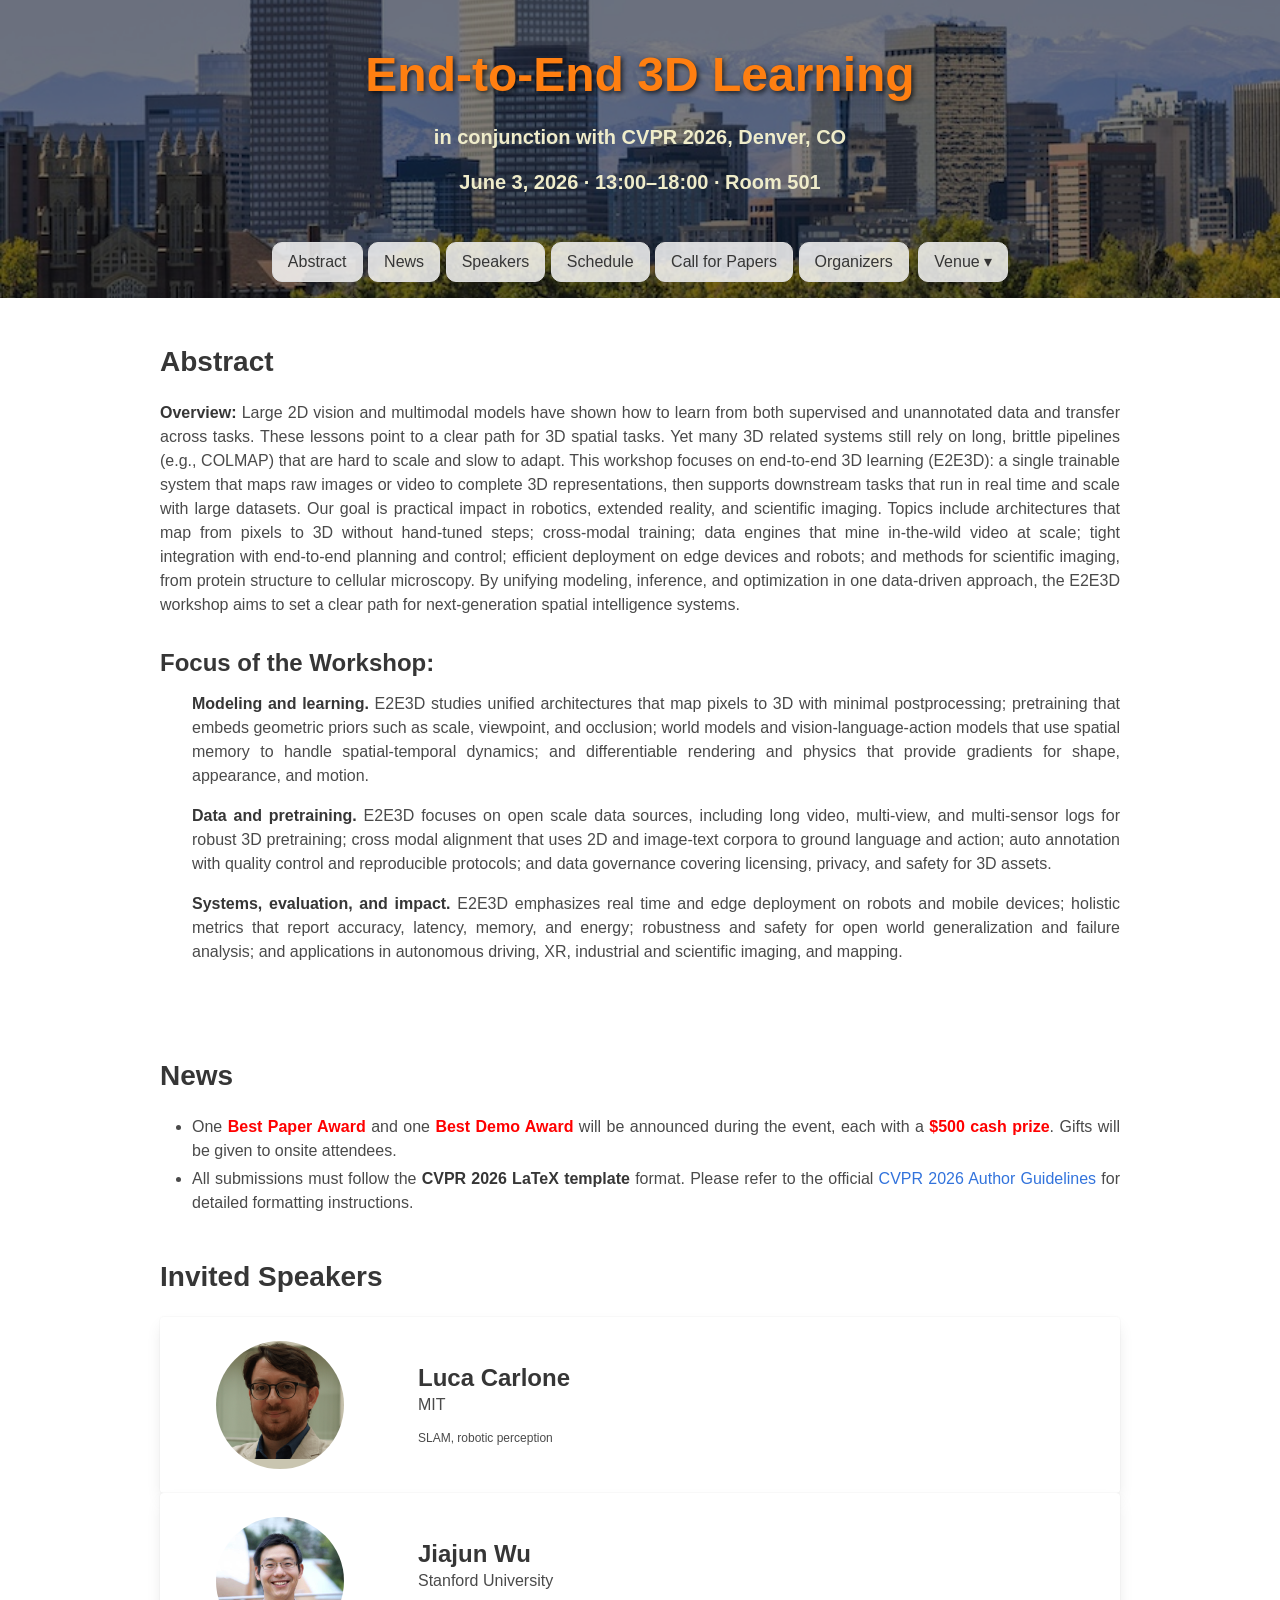
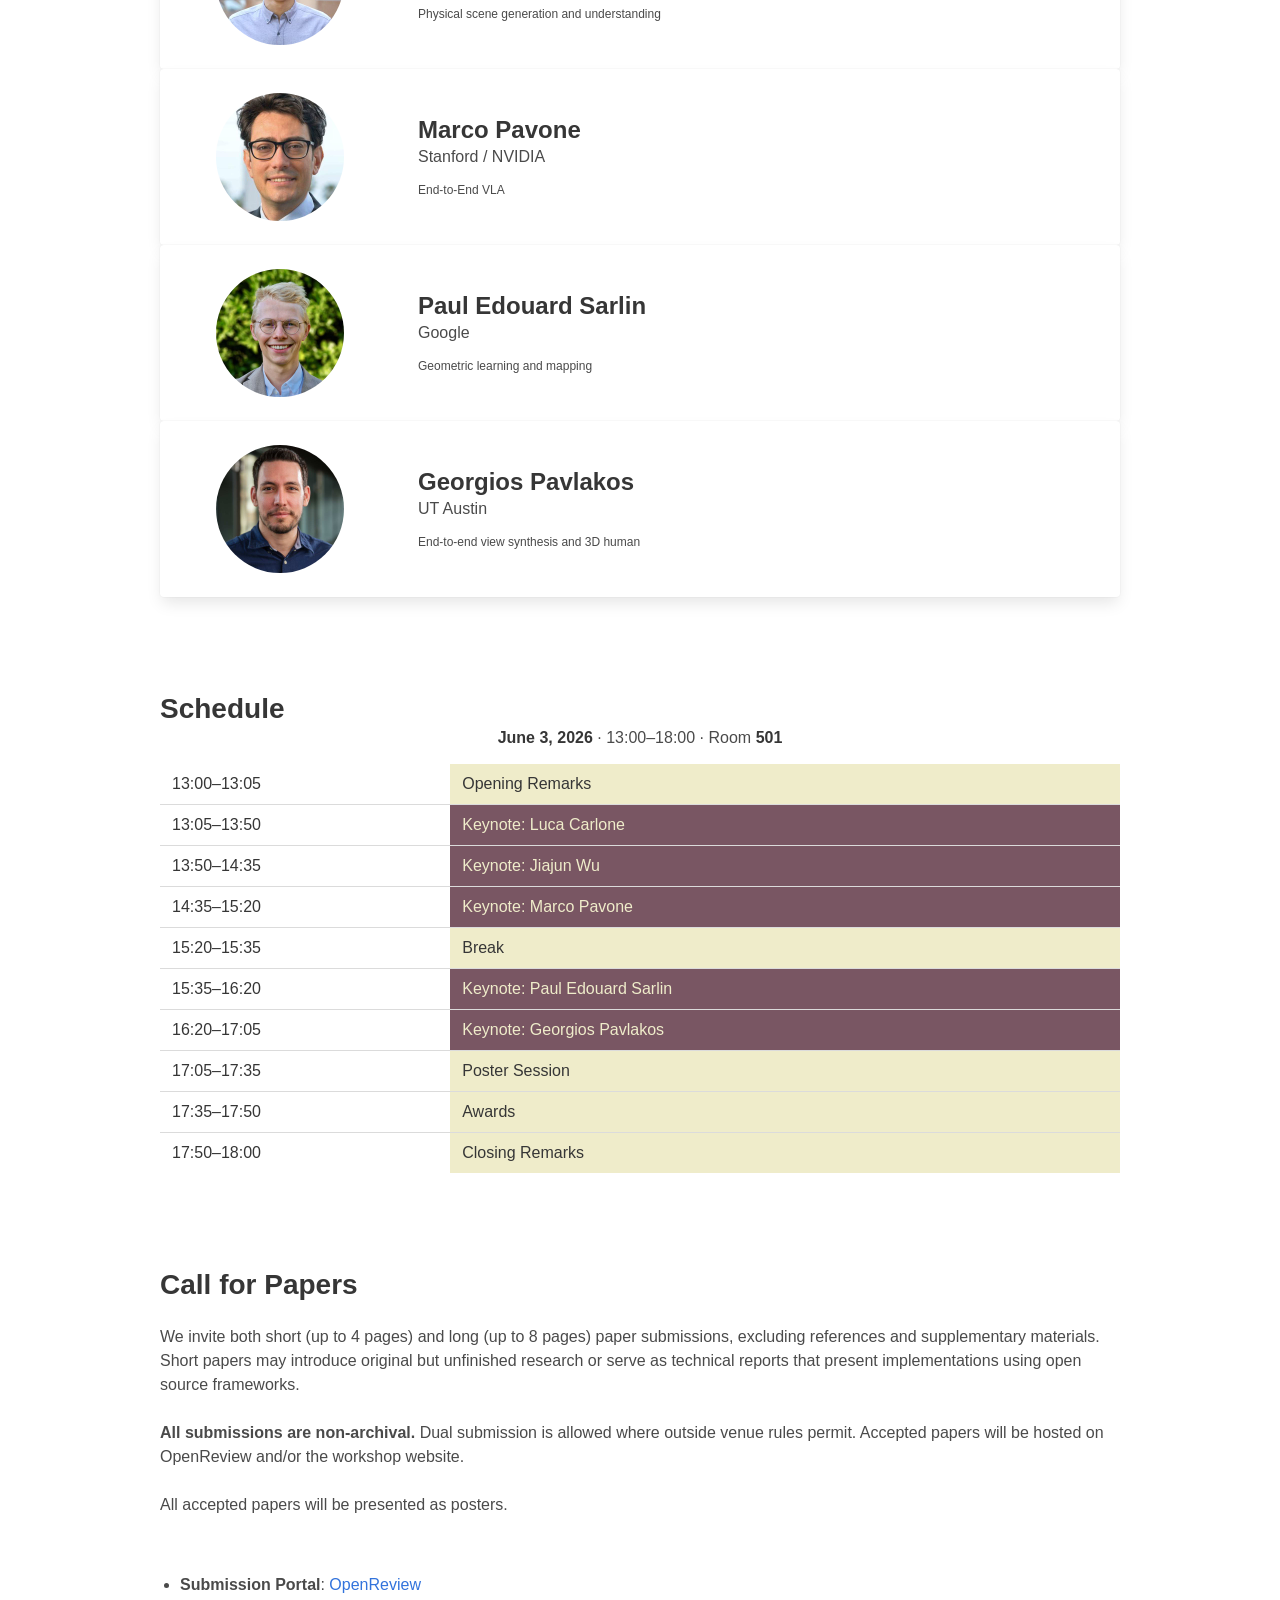
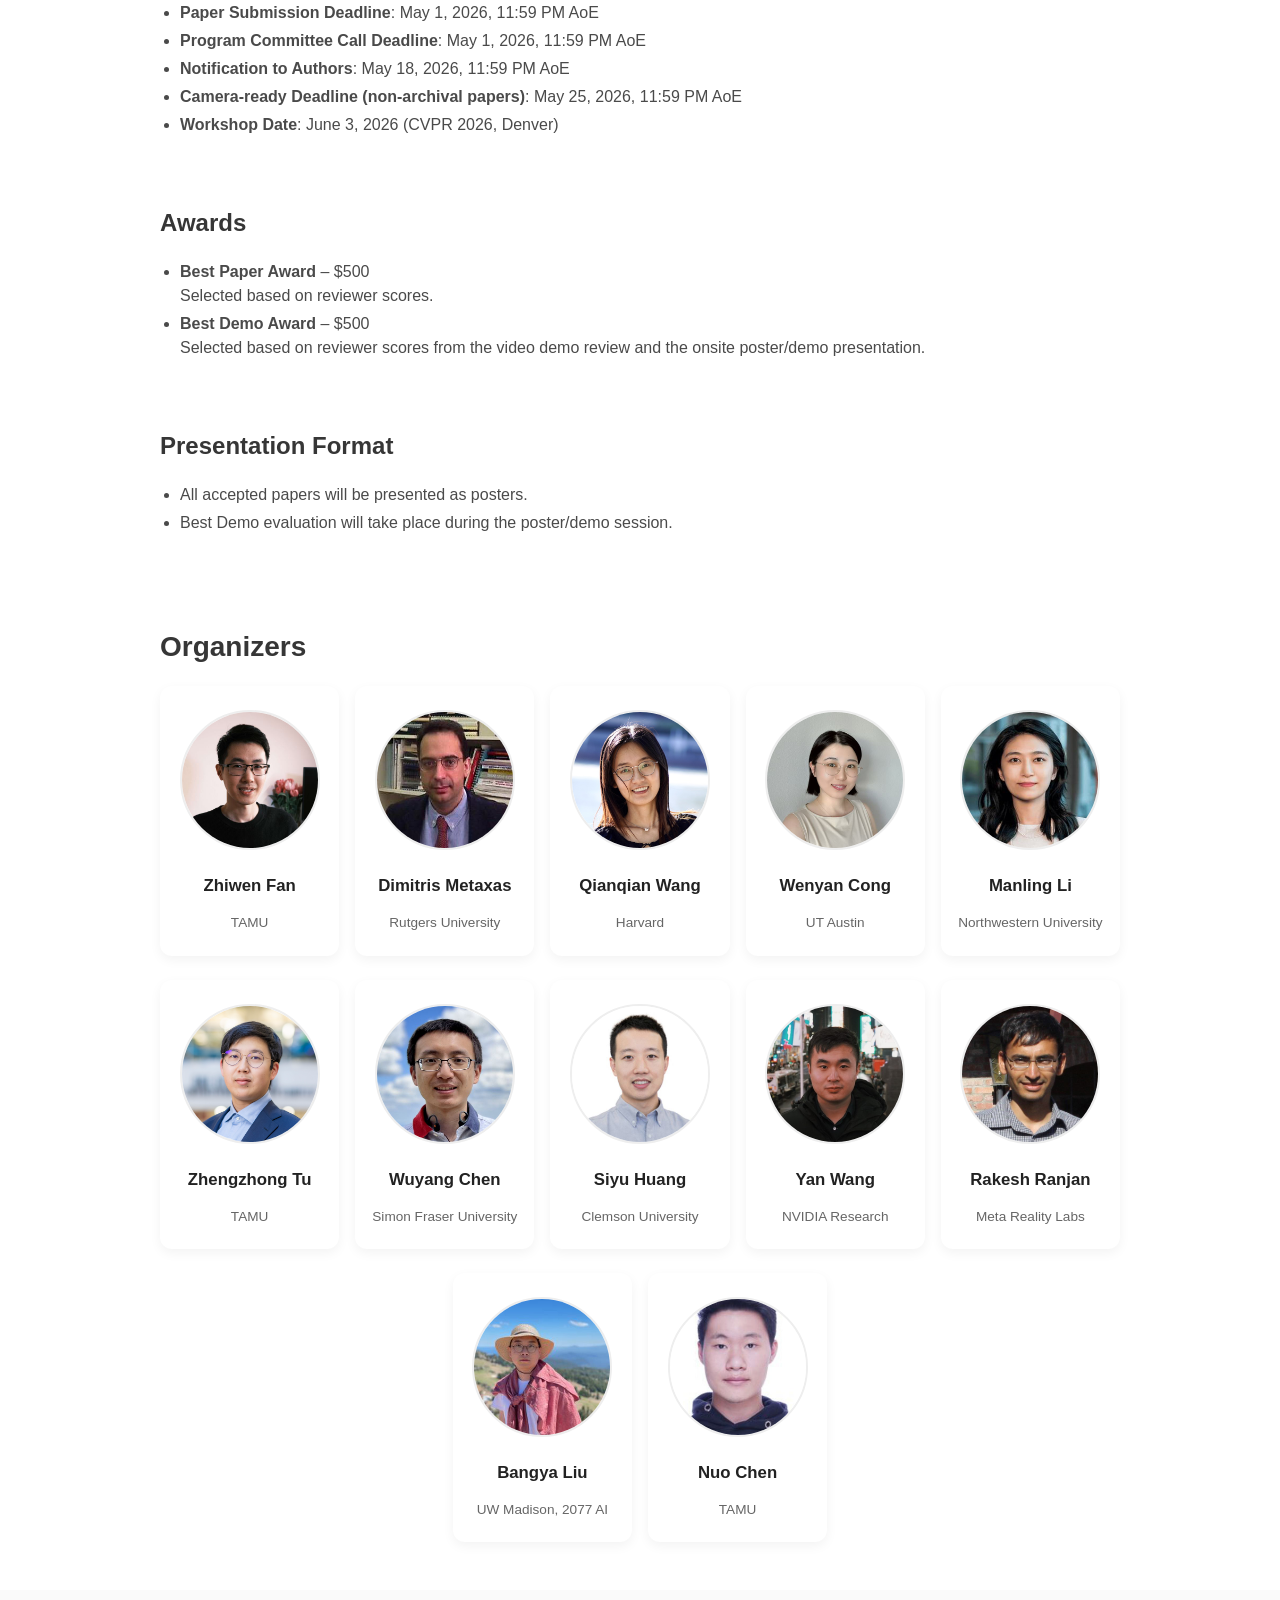
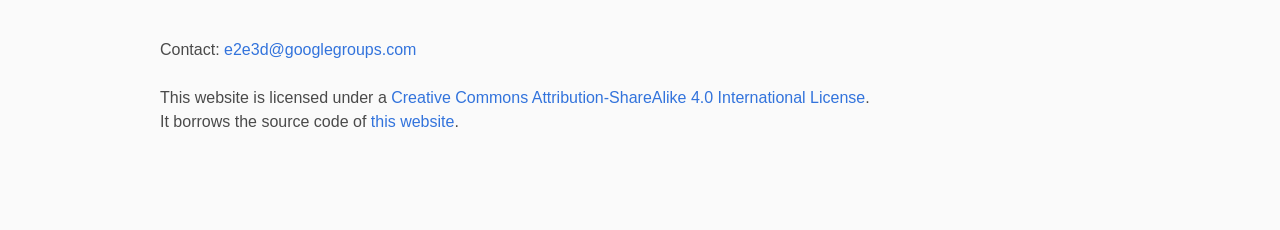
==== index.html @ 6d429273 "change luca" ====
<!DOCTYPE html>
<!-- saved from url=(0033)https://3d-in-the-wild.github.io/ -->
<html class="fontawesome-i2svg-active fontawesome-i2svg-complete"><head><meta http-equiv="Content-Type" content="text/html; charset=UTF-8">

<meta name="description" content="End-to-End 3D Learning">
<meta name="keywords" content="End-to-End 3D">
<meta name="viewport" content="width=device-width, initial-scale=1">
<title>End-to-End 3D Learning Workshop</title>

<style type="text/css">svg:not(:root).svg-inline--fa{overflow:visible}.svg-inline--fa{display:inline-block;font-size:inherit;height:1em;overflow:visible;vertical-align:-.125em}.svg-inline--fa.fa-lg{vertical-align:-.225em}.svg-inline--fa.fa-w-1{width:.0625em}.svg-inline--fa.fa-w-2{width:.125em}.svg-inline--fa.fa-w-3{width:.1875em}.svg-inline--fa.fa-w-4{width:.25em}.svg-inline--fa.fa-w-5{width:.3125em}.svg-inline--fa.fa-w-6{width:.375em}.svg-inline--fa.fa-w-7{width:.4375em}.svg-inline--fa.fa-w-8{width:.5em}.svg-inline--fa.fa-w-9{width:.5625em}.svg-inline--fa.fa-w-10{width:.625em}.svg-inline--fa.fa-w-11{width:.6875em}.svg-inline--fa.fa-w-12{width:.75em}.svg-inline--fa.fa-w-13{width:.8125em}.svg-inline--fa.fa-w-14{width:.875em}.svg-inline--fa.fa-w-15{width:.9375em}.svg-inline--fa.fa-w-16{width:1em}.svg-inline--fa.fa-w-17{width:1.0625em}.svg-inline--fa.fa-w-18{width:1.125em}.svg-inline--fa.fa-w-19{width:1.1875em}.svg-inline--fa.fa-w-20{width:1.25em}.svg-inline--fa.fa-pull-left{margin-right:.3em;width:auto}.svg-inline--fa.fa-pull-right{margin-left:.3em;width:auto}.svg-inline--fa.fa-border{height:1.5em}.svg-inline--fa.fa-li{width:2em}.svg-inline--fa.fa-fw{width:1.25em}.fa-layers svg.svg-inline--fa{bottom:0;left:0;margin:auto;position:absolute;right:0;top:0}.fa-layers{display:inline-block;height:1em;position:relative;text-align:center;vertical-align:-.125em;width:1em}.fa-layers svg.svg-inline--fa{-webkit-transform-origin:center center;transform-origin:center center}.fa-layers-counter,.fa-layers-text{display:inline-block;position:absolute;text-align:center}.fa-layers-text{left:50%;top:50%;-webkit-transform:translate(-50%,-50%);transform:translate(-50%,-50%);-webkit-transform-origin:center center;transform-origin:center center}.fa-layers-counter{background-color:#ff253a;border-radius:1em;-webkit-box-sizing:border-box;box-sizing:border-box;color:#fff;height:1.5em;line-height:1;max-width:5em;min-width:1.5em;overflow:hidden;padding:.25em;right:0;text-overflow:ellipsis;top:0;-webkit-transform:scale(.25);transform:scale(.25);-webkit-transform-origin:top right;transform-origin:top right}.fa-layers-bottom-right{bottom:0;right:0;top:auto;-webkit-transform:scale(.25);transform:scale(.25);-webkit-transform-origin:bottom right;transform-origin:bottom right}.fa-layers-bottom-left{bottom:0;left:0;right:auto;top:auto;-webkit-transform:scale(.25);transform:scale(.25);-webkit-transform-origin:bottom left;transform-origin:bottom left}.fa-layers-top-right{right:0;top:0;-webkit-transform:scale(.25);transform:scale(.25);-webkit-transform-origin:top right;transform-origin:top right}.fa-layers-top-left{left:0;right:auto;top:0;-webkit-transform:scale(.25);transform:scale(.25);-webkit-transform-origin:top left;transform-origin:top left}.fa-lg{font-size:1.3333333333em;line-height:.75em;vertical-align:-.0667em}.fa-xs{font-size:.75em}.fa-sm{font-size:.875em}.fa-1x{font-size:1em}.fa-2x{font-size:2em}.fa-3x{font-size:3em}.fa-4x{font-size:4em}.fa-5x{font-size:5em}.fa-6x{font-size:6em}.fa-7x{font-size:7em}.fa-8x{font-size:8em}.fa-9x{font-size:9em}.fa-10x{font-size:10em}.fa-fw{text-align:center;width:1.25em}.fa-ul{list-style-type:none;margin-left:2.5em;padding-left:0}.fa-ul>li{position:relative}.fa-li{left:-2em;position:absolute;text-align:center;width:2em;line-height:inherit}.fa-border{border:solid .08em #eee;border-radius:.1em;padding:.2em .25em .15em}.fa-pull-left{float:left}.fa-pull-right{float:right}.fa.fa-pull-left,.fab.fa-pull-left,.fal.fa-pull-left,.far.fa-pull-left,.fas.fa-pull-left{margin-right:.3em}.fa.fa-pull-right,.fab.fa-pull-right,.fal.fa-pull-right,.far.fa-pull-right,.fas.fa-pull-right{margin-left:.3em}.fa-spin{-webkit-animation:fa-spin 2s infinite linear;animation:fa-spin 2s infinite linear}.fa-pulse{-webkit-animation:fa-spin 1s infinite steps(8);animation:fa-spin 1s infinite steps(8)}@-webkit-keyframes fa-spin{0%{-webkit-transform:rotate(0);transform:rotate(0)}100%{-webkit-transform:rotate(360deg);transform:rotate(360deg)}}@keyframes fa-spin{0%{-webkit-transform:rotate(0);transform:rotate(0)}100%{-webkit-transform:rotate(360deg);transform:rotate(360deg)}}.fa-rotate-90{-webkit-transform:rotate(90deg);transform:rotate(90deg)}.fa-rotate-180{-webkit-transform:rotate(180deg);transform:rotate(180deg)}.fa-rotate-270{-webkit-transform:rotate(270deg);transform:rotate(270deg)}.fa-flip-horizontal{-webkit-transform:scale(-1,1);transform:scale(-1,1)}.fa-flip-vertical{-webkit-transform:scale(1,-1);transform:scale(1,-1)}.fa-flip-both,.fa-flip-horizontal.fa-flip-vertical{-webkit-transform:scale(-1,-1);transform:scale(-1,-1)}:root .fa-flip-both,:root .fa-flip-horizontal,:root .fa-flip-vertical,:root .fa-rotate-180,:root .fa-rotate-270,:root .fa-rotate-90{-webkit-filter:none;filter:none}.fa-stack{display:inline-block;height:2em;position:relative;width:2.5em}.fa-stack-1x,.fa-stack-2x{bottom:0;left:0;margin:auto;position:absolute;right:0;top:0}.svg-inline--fa.fa-stack-1x{height:1em;width:1.25em}.svg-inline--fa.fa-stack-2x{height:2em;width:2.5em}.fa-inverse{color:#fff}.sr-only{border:0;clip:rect(0,0,0,0);height:1px;margin:-1px;overflow:hidden;padding:0;position:absolute;width:1px}.sr-only-focusable:active,.sr-only-focusable:focus{clip:auto;height:auto;margin:0;overflow:visible;position:static;width:auto}.svg-inline--fa .fa-primary{fill:var(--fa-primary-color,currentColor);opacity:1;opacity:var(--fa-primary-opacity,1)}.svg-inline--fa .fa-secondary{fill:var(--fa-secondary-color,currentColor);opacity:.4;opacity:var(--fa-secondary-opacity,.4)}.svg-inline--fa.fa-swap-opacity .fa-primary{opacity:.4;opacity:var(--fa-secondary-opacity,.4)}.svg-inline--fa.fa-swap-opacity .fa-secondary{opacity:1;opacity:var(--fa-primary-opacity,1)}.svg-inline--fa mask .fa-primary,.svg-inline--fa mask .fa-secondary{fill:#000}.fad.fa-inverse{color:#fff}</style><style type="text/css">svg:not(:root).svg-inline--fa{overflow:visible}.svg-inline--fa{display:inline-block;font-size:inherit;height:1em;overflow:visible;vertical-align:-.125em}.svg-inline--fa.fa-lg{vertical-align:-.225em}.svg-inline--fa.fa-w-1{width:.0625em}.svg-inline--fa.fa-w-2{width:.125em}.svg-inline--fa.fa-w-3{width:.1875em}.svg-inline--fa.fa-w-4{width:.25em}.svg-inline--fa.fa-w-5{width:.3125em}.svg-inline--fa.fa-w-6{width:.375em}.svg-inline--fa.fa-w-7{width:.4375em}.svg-inline--fa.fa-w-8{width:.5em}.svg-inline--fa.fa-w-9{width:.5625em}.svg-inline--fa.fa-w-10{width:.625em}.svg-inline--fa.fa-w-11{width:.6875em}.svg-inline--fa.fa-w-12{width:.75em}.svg-inline--fa.fa-w-13{width:.8125em}.svg-inline--fa.fa-w-14{width:.875em}.svg-inline--fa.fa-w-15{width:.9375em}.svg-inline--fa.fa-w-16{width:1em}.svg-inline--fa.fa-w-17{width:1.0625em}.svg-inline--fa.fa-w-18{width:1.125em}.svg-inline--fa.fa-w-19{width:1.1875em}.svg-inline--fa.fa-w-20{width:1.25em}.svg-inline--fa.fa-pull-left{margin-right:.3em;width:auto}.svg-inline--fa.fa-pull-right{margin-left:.3em;width:auto}.svg-inline--fa.fa-border{height:1.5em}.svg-inline--fa.fa-li{width:2em}.svg-inline--fa.fa-fw{width:1.25em}.fa-layers svg.svg-inline--fa{bottom:0;left:0;margin:auto;position:absolute;right:0;top:0}.fa-layers{display:inline-block;height:1em;position:relative;text-align:center;vertical-align:-.125em;width:1em}.fa-layers svg.svg-inline--fa{-webkit-transform-origin:center center;transform-origin:center center}.fa-layers-counter,.fa-layers-text{display:inline-block;position:absolute;text-align:center}.fa-layers-text{left:50%;top:50%;-webkit-transform:translate(-50%,-50%);transform:translate(-50%,-50%);-webkit-transform-origin:center center;transform-origin:center center}.fa-layers-counter{background-color:#ff253a;border-radius:1em;-webkit-box-sizing:border-box;box-sizing:border-box;color:#fff;height:1.5em;line-height:1;max-width:5em;min-width:1.5em;overflow:hidden;padding:.25em;right:0;text-overflow:ellipsis;top:0;-webkit-transform:scale(.25);transform:scale(.25);-webkit-transform-origin:top right;transform-origin:top right}.fa-layers-bottom-right{bottom:0;right:0;top:auto;-webkit-transform:scale(.25);transform:scale(.25);-webkit-transform-origin:bottom right;transform-origin:bottom right}.fa-layers-bottom-left{bottom:0;left:0;right:auto;top:auto;-webkit-transform:scale(.25);transform:scale(.25);-webkit-transform-origin:bottom left;transform-origin:bottom left}.fa-layers-top-right{right:0;top:0;-webkit-transform:scale(.25);transform:scale(.25);-webkit-transform-origin:top right;transform-origin:top right}.fa-layers-top-left{left:0;right:auto;top:0;-webkit-transform:scale(.25);transform:scale(.25);-webkit-transform-origin:top left;transform-origin:top left}.fa-lg{font-size:1.3333333333em;line-height:.75em;vertical-align:-.0667em}.fa-xs{font-size:.75em}.fa-sm{font-size:.875em}.fa-1x{font-size:1em}.fa-2x{font-size:2em}.fa-3x{font-size:3em}.fa-4x{font-size:4em}.fa-5x{font-size:5em}.fa-6x{font-size:6em}.fa-7x{font-size:7em}.fa-8x{font-size:8em}.fa-9x{font-size:9em}.fa-10x{font-size:10em}.fa-fw{text-align:center;width:1.25em}.fa-ul{list-style-type:none;margin-left:2.5em;padding-left:0}.fa-ul>li{position:relative}.fa-li{left:-2em;position:absolute;text-align:center;width:2em;line-height:inherit}.fa-border{border:solid .08em #eee;border-radius:.1em;padding:.2em .25em .15em}.fa-pull-left{float:left}.fa-pull-right{float:right}.fa.fa-pull-left,.fab.fa-pull-left,.fal.fa-pull-left,.far.fa-pull-left,.fas.fa-pull-left{margin-right:.3em}.fa.fa-pull-right,.fab.fa-pull-right,.fal.fa-pull-right,.far.fa-pull-right,.fas.fa-pull-right{margin-left:.3em}.fa-spin{-webkit-animation:fa-spin 2s infinite linear;animation:fa-spin 2s infinite linear}.fa-pulse{-webkit-animation:fa-spin 1s infinite steps(8);animation:fa-spin 1s infinite steps(8)}@-webkit-keyframes fa-spin{0%{-webkit-transform:rotate(0);transform:rotate(0)}100%{-webkit-transform:rotate(360deg);transform:rotate(360deg)}}@keyframes fa-spin{0%{-webkit-transform:rotate(0);transform:rotate(0)}100%{-webkit-transform:rotate(360deg);transform:rotate(360deg)}}.fa-rotate-90{-webkit-transform:rotate(90deg);transform:rotate(90deg)}.fa-rotate-180{-webkit-transform:rotate(180deg);transform:rotate(180deg)}.fa-rotate-270{-webkit-transform:rotate(270deg);transform:rotate(270deg)}.fa-flip-horizontal{-webkit-transform:scale(-1,1);transform:scale(-1,1)}.fa-flip-vertical{-webkit-transform:scale(1,-1);transform:scale(1,-1)}.fa-flip-both,.fa-flip-horizontal.fa-flip-vertical{-webkit-transform:scale(-1,-1);transform:scale(-1,-1)}:root .fa-flip-both,:root .fa-flip-horizontal,:root .fa-flip-vertical,:root .fa-rotate-180,:root .fa-rotate-270,:root .fa-rotate-90{-webkit-filter:none;filter:none}.fa-stack{display:inline-block;height:2em;position:relative;width:2.5em}.fa-stack-1x,.fa-stack-2x{bottom:0;left:0;margin:auto;position:absolute;right:0;top:0}.svg-inline--fa.fa-stack-1x{height:1em;width:1.25em}.svg-inline--fa.fa-stack-2x{height:2em;width:2.5em}.fa-inverse{color:#fff}.sr-only{border:0;clip:rect(0,0,0,0);height:1px;margin:-1px;overflow:hidden;padding:0;position:absolute;width:1px}.sr-only-focusable:active,.sr-only-focusable:focus{clip:auto;height:auto;margin:0;overflow:visible;position:static;width:auto}.svg-inline--fa .fa-primary{fill:var(--fa-primary-color,currentColor);opacity:1;opacity:var(--fa-primary-opacity,1)}.svg-inline--fa .fa-secondary{fill:var(--fa-secondary-color,currentColor);opacity:.4;opacity:var(--fa-secondary-opacity,.4)}.svg-inline--fa.fa-swap-opacity .fa-primary{opacity:.4;opacity:var(--fa-secondary-opacity,.4)}.svg-inline--fa.fa-swap-opacity .fa-secondary{opacity:1;opacity:var(--fa-primary-opacity,1)}.svg-inline--fa mask .fa-primary,.svg-inline--fa mask .fa-secondary{fill:#000}.fad.fa-inverse{color:#fff}</style><link href="./data/css" rel="stylesheet">

<link rel="stylesheet" href="./data/bulma.min.css">
<link rel="stylesheet" href="./data/fontawesome.all.min.css">
<link rel="stylesheet" href="./data/academicons.min.css">
<link rel="stylesheet" href="./data/index.css">
<link rel="icon" href="https://opensun3d.github.io/static/images/favicon.svg">
<link rel="stylesheet" href="./data/style.css"> <!-- Resource style -->
<script src="./data/modernizr.js"></script> <!-- Modernizr -->

<script src="./data/jquery.min.js"></script>
<script defer="" src="./data/fontawesome.all.min.js"></script>

<style>
  .page-header1 {
    position: relative;
    background-image: url('./data/CVPR_Denver_2026.jpg');
    background-repeat: no-repeat;
    background-size: cover;
    background-position: center;
    padding-bottom: 1rem;
  }

  .page-header1::before {
    content: "";
    position: absolute;
    top: 0;
    left: 0;
    width: 100%;
    height: 100%;
    background: rgba(0, 0, 0, 0.5); /* Adjust transparency */
  }

  .hero-body {
    position: relative;
    z-index: 1;
  }

  .publication-title {
    color: #FF4500; /* Gold for emphasis */
    font-weight: bold;
    text-shadow: 2px 2px 5px rgba(0, 0, 0, 0.7);
  }

  .rcorners1 {
    border-radius: 10px;
    background: #ffffffd0;
    padding: 5px;
    font-size: 120%;
    color: #e47d0f;
  }

  .button {
    border-radius: 10px;
    background: #ffffffd0;
    padding: 5px 15px 5px 15px;
  }

  .dropdown {
    position: relative;
    display: inline-block;
  }

  .dropdown-content {
    display: none;
    position: absolute;
    /* background-color: #f9f9f9; */
    min-width: 140px;
    box-shadow: 0px 8px 16px 0px rgba(0, 0, 0, 0.2);
    padding: 5px 15px 5px 15px;
    z-index: 1;
  }

  .dropdown:hover .dropdown-content {
    display: block;
  }
</style>
<style data-styled="active" data-styled-version="5.0.1"></style><style type="text/css">/* Copyright 2014-present Evernote Corporation. All rights reserved. */
@keyframes caretBlink {
    from { opacity: 1.0; }
    to { opacity: 0.0; }
}

@keyframes rotateSpinner {
    from {
        transform:rotate(0deg);
    }
    to {
        transform:rotate(360deg);
    }
}

#text-tool-caret {
    animation-name: caretBlink;  
    animation-iteration-count: infinite;  
    animation-timing-function: cubic-bezier(1.0,0,0,1.0);
    animation-duration: 1s; 
}

#en-markup-loading-spinner {
    position: absolute;
    top: calc(50% - 16px);
    left: calc(50% - 16px);
    width: 32px;
    height: 32px;
}

#en-markup-loading-spinner img {
    position: relative;
    top: 0px;
    left: 0px;
    animation-name: rotateSpinner;
    animation-duration: 0.6s;
    animation-iteration-count: infinite;
    animation-timing-function: linear;
}
</style><style type="text/css">/* Copyright 2014-present Evernote Corporation. All rights reserved. */
.skitchToastBoxContainer {
    position: absolute;
    width: 100%;
    text-align: center;
    top: 30px;
    -webkit-user-select: none;
    -moz-user-select: none;
    pointer-events: none;
}

.skitchToastBox {
    width: 200px;
    height: 16px;
    padding: 12px;
    background-color: rgba(47, 55, 61, 0.95);
    border-radius: 4px;
    color: white;
    cursor: default;
    font-size: 10pt;
    text-shadow: 1px 1px 2px rgba(0, 0, 0, 0.32);
    font-family: 'Soleil', Helvetica, Arial, sans-serif;
    border: 2px rgba(255, 255, 255, 0.38) solid;
}

.lang-zh-cn .skitchToastBox {
    font-family: '微软雅黑', 'Microsoft YaHei', SimSun,
        '&#x30E1;&#x30A4;&#x30EA;&#x30AA;', Meiryo, 'MS PGothic', 'Soleil',
        Helvetica, Arial, sans-serif;
}

.lang-ja-jp .skitchToastBox {
    font-family: '&#x30E1;&#x30A4;&#x30EA;&#x30AA;', Meiryo, 'MS PGothic',
        '微软雅黑', 'Microsoft YaHei', SimSun, 'Soleil', Helvetica, Arial,
        sans-serif;
}

.skitchToast {
    padding-left: 20px;
    padding-right: 20px;
    display: inline-block;
    height: 10px;
    color: #f1f5f8;
    text-align: center;
}

.skitchVisible {
    /* Don't remove this class it's a hack used by the Evernote Clipper */
}
</style><style type="text/css">/* Copyright 2014-present Evernote Corporation. All rights reserved. */

@font-face {
	font-family: 'Soleil';
	font-weight: normal;
	font-style: normal;
}
</style><style type="text/css">/* Copyright 2019-present Evernote Corporation. All rights reserved. */

#en-markup-disabled {
    position: fixed;
    z-index: 9999;
    width: 100%;
    height: 100%;
    top: 0px;
    left: 0px;
    cursor: default;
    -webkit-user-select: none;
}

#en-markup-alert-container {
    position: absolute;
    z-index: 9999;
    width: 450px;
    left: calc(50% - 225px);
    top: calc(50% - 85px);
    background-color: white;
    box-shadow: 0 2px 7px 1px rgba(0,0,0,0.35);
    -webkit-user-select: none;
}

#en-markup-alert-container .cell-1 {
    position: relative;
    height: 110px;
    width: 105px;
    float: left;
    text-align: center;
    background-position: 65% 50%;
    background-repeat: no-repeat;
}

#en-markup-alert-container .cell-2 {
    position: relative;
    float: left;
    width: 345px;
    margin-top: 29px;
    margin-bottom: 20px;
}

#en-markup-alert-container .cell-2 .cell-2-title {
    margin-bottom: 5px;
    padding-right: 30px;
    font-size: 12pt;
    font-family: Tahoma, Arial;
}

#en-markup-alert-container .cell-2 .cell-2-message {
    padding-right: 30px;
    font-size: 9.5pt;
    font-family: Tahoma, Arial;
}

#en-markup-alert-container .cell-3 {
    position: relative;
    width: 450px;
    height: 60px;
    float: left;
    background-color: rgb(240,240,240);
}

#en-markup-alert-container .cell-3 button {
    position: absolute;
    top: 12px;
    right: 15px;
    width: 110px;
    height: 36px;
}

#en-markup-alert-container .cell-3 button.alt-button {
    position: absolute;
    top: 12px;
    right: 140px;
    width: 110px;
    height: 36px;
}

/* Modern, clean style for organizers */
.organizer-card {
  background: #fff;
  border-radius: 12px;
  padding: 1.5rem 1rem;
  box-shadow: 0 4px 12px rgba(0, 0, 0, 0.05);
  transition: all 0.25s ease-in-out;
}

.organizer-card:hover {
  transform: translateY(-4px);
  box-shadow: 0 8px 20px rgba(0, 0, 0, 0.12);
}

.organizer-photo {
  width: 140px;
  height: 140px;
  border-radius: 50%;
  object-fit: cover;
  margin-bottom: 1rem;
  border: 2px solid #eee;
}

.organizer-name {
  font-weight: 600;
  font-size: 1.05rem;
  color: #222;
  margin-bottom: 0.25rem;
}

.organizer-affiliation {
  font-size: 0.85rem;
  color: #666;
  line-height: 1.2;
}

@media screen and (max-width: 1024px) {
  .organizer-photo {
    width: 120px;
    height: 120px;
  }
}

@media screen and (max-width: 768px) {
  .organizer-photo {
    width: 100px;
    height: 100px;
  }
  .organizer-name {
    font-size: 1rem;
  }
  .organizer-affiliation {
    font-size: 0.8rem;
  }
}
</style></head>

<body data-new-gr-c-s-check-loaded="14.1065.0" data-gr-ext-installed="">
  <section class="hero page-header1">
    <div class="hero-body">
      <div class="container is-max-desktop">
        <div class="columns is-centered">
          <div class="column has-text-centered">
            <h1 class="title is-1 publication-title" style="color:#FF7F11 ">End-to-End 3D Learning<br></h1>
            <h2 class="title is-5 " style="color:#EFECCA;">
              <strong>in conjunction with CVPR 2026, Denver, CO </strong>
              <br><br>
              <strong>June 3, 2026 · 13:00–18:00 · Room 501</strong>
            </h2>
          </div>
        </div>
      </div>
    </div>

      <h2 class="subtitle has-text-centered">
          <a href="#motivation" class="button">Abstract</a>
          <a href="#news" class="button">News</a>
          <a href="#speakers" class="button">Speakers</a>
          <a href="#schedule" class="button">Schedule</a>
          <a href="#dates" class="button">Call for Papers</a>
          <!-- <a href="#papers" class="button">Accepted Papers</a> -->
          <a href="#organizers" class="button">Organizers</a>
        <!-- <a href="#reviewers" class="button">Program Committee</a> -->
        
        <!-- 新增：Venue 下拉菜单 -->
        <span class="dropdown" style="margin-left: .25rem;">
          <a class="button">Venue ▾</a>
          <div class="dropdown-content box">
            <!-- 当前站点：根目录就是 2026（按照你现在的部署）-->
            <p><a class="dropdown-item" href="/">CVPR 2026 (current)</a></p>
            <!-- 历史站点：ICCV 2025 子路径 -->
            <p><a class="dropdown-item" href="./iccv2025/">ICCV 2025 (archive)</a></p>
          </div>
        </span>
      </h2>
    </div>
  </section>

<section class="section" id="motivation">
    <div class="container is-max-desktop content">
      <h2 class="title">Abstract</h2>
      <div class="content has-text-justified">
        <p>
          <strong>Overview:</strong> Large 2D vision and multimodal models have shown how to learn from both supervised and unannotated data and transfer across tasks. These lessons point to a clear path for 3D spatial tasks. Yet many 3D related systems still rely on long, brittle pipelines (e.g., COLMAP) that are hard to scale and slow to adapt.
This workshop focuses on end-to-end 3D learning (E2E3D): a single trainable system that maps raw images or video to complete 3D representations, then supports downstream tasks that run in real time and scale with large datasets. Our goal is practical impact in robotics, extended reality, and scientific imaging.
Topics include architectures that map from pixels to 3D without hand-tuned steps; cross-modal training; data engines that mine in-the-wild video at scale; tight integration with end-to-end planning and control; efficient deployment on edge devices and robots; and methods for scientific imaging, from protein structure to cellular microscopy. By unifying modeling, inference, and optimization in one data-driven approach, the E2E3D workshop aims to set a clear path for next-generation spatial intelligence systems.        </p>
        
        <h3><strong>Focus of the Workshop:</strong></h3>
        <ul>
          <p><strong>Modeling and learning.</strong> 
          E2E3D studies unified architectures that map pixels to 3D with minimal postprocessing; 
          pretraining that embeds geometric priors such as scale, viewpoint, and occlusion; 
          world models and vision-language-action models that use spatial memory to handle spatial-temporal dynamics; 
          and differentiable rendering and physics that provide gradients for shape, appearance, and motion.</p>

          <p><strong>Data and pretraining.</strong> 
          E2E3D focuses on open scale data sources, including long video, multi-view, and multi-sensor logs for robust 3D pretraining; 
          cross modal alignment that uses 2D and image-text corpora to ground language and action; 
          auto annotation with quality control and reproducible protocols; 
          and data governance covering licensing, privacy, and safety for 3D assets.</p>

          <p><strong>Systems, evaluation, and impact.</strong> 
          E2E3D emphasizes real time and edge deployment on robots and mobile devices; 
          holistic metrics that report accuracy, latency, memory, and energy; 
          robustness and safety for open world generalization and failure analysis; 
          and applications in autonomous driving, XR, industrial and scientific imaging, and mapping.</p>

        </ul>
      </div>
    </div>
  </section>


  <section class="section" id="news">
    <div class="container is-max-desktop content">
      <h2 class="title">News</h2>
      <div class="content has-text-justified">
        <ul>
          <li>
            One <strong style="color: red;">Best Paper Award</strong> and
            one <strong style="color: red;">Best Demo Award</strong> will be announced during the event, each with a <strong style="color: red;">$500 cash prize</strong>.
            Gifts will be given to onsite attendees.
          </li>
          <li>
            All submissions must follow the <strong>CVPR 2026 LaTeX template</strong> format. Please refer to the official
            <a href="https://cvpr.thecvf.com/Conferences/2026/AuthorGuidelines" target="_blank">CVPR 2026 Author Guidelines</a>
            for detailed formatting instructions.
          </li>
        </ul>
      </div>
    </div>
  </section>

  <section class="section" id="speakers" style="margin-top:-50px">
    <div class="container is-max-desktop content">
      <h2 class="title" id="speakers">Invited Speakers</h2>

      <a href="https://lucacarlone.mit.edu/" target="_blank">
        <div class="card">
          <div class="card-content">
            <div class="columns is-vcentered">
              <div class="column is-one-quarter">
                <figure class="image is-128x128">
                  <img class="is-rounded" src="./data/Luca Carlone.png">
                </figure>
              </div>
              <div class="column">
                <p class="title is-4">Luca Carlone</p>
                <p class="subtitle is-6">MIT</p>
                <p class="subtitle is-7">SLAM, robotic perception</p>
              </div>
            </div>
          </div>
        </div>
      </a>

      

      <a href="https://jiajunwu.com/" target="_blank">
        <div class="card">
          <div class="card-content">
            <div class="columns is-vcentered">
              <div class="column is-one-quarter">
                <figure class="image is-128x128">
                  <img class="is-rounded" src="./data/jiajun wu.jpg">
                </figure>
              </div>
              <div class="column">
                <p class="title is-4">Jiajun Wu</p> 
                <p class="subtitle is-6">Stanford University</p>
                <p class="subtitle is-7">Physical scene generation and understanding</p>
              </div>
            </div>
          </div>
        </div>
      </a>

      <a href="https://web.stanford.edu/~pavone/index.html" target="_blank">
        <div class="card">
          <div class="card-content">
            <div class="columns is-vcentered">
              <div class="column is-one-quarter">
                <figure class="image is-128x128">
                  <img class="is-rounded" src="./data/Marco Pavone.jpg">
                </figure>
              </div>
              <div class="column">
                <p class="title is-4">Marco Pavone</p>
                <p class="subtitle is-6">Stanford / NVIDIA</p>
                <p class="subtitle is-7">End-to-End VLA</p>
              </div>
            </div>
          </div>
        </div>
      </a>
      
      <a href="https://psarlin.com/" target="_blank">
        <div class="card">
          <div class="card-content">
            <div class="columns is-vcentered">
              <div class="column is-one-quarter">
                <figure class="image is-128x128">
                  <img class="is-rounded" src="./data/Paul Edouard Sarlin.jpg">
                </figure>
              </div>
              <div class="column">
                <p class="title is-4">Paul Edouard Sarlin</p>
                <p class="subtitle is-6">Google</p>
                <p class="subtitle is-7">Geometric learning and mapping</p>
              </div>
            </div>
          </div>
        </div>
      </a>

      <a href="https://geopavlakos.github.io/" target="_blank">
        <div class="card">
          <div class="card-content">
            <div class="columns is-vcentered">
              <div class="column is-one-quarter">
                <figure class="image is-128x128">
                  <img class="is-rounded" src="./data/Georgios Pavlakos.jpg">
                </figure>
              </div>
              <div class="column">
                <p class="title is-4">Georgios Pavlakos</p>
                <p class="subtitle is-6">UT Austin</p>
                <p class="subtitle is-7">End-to-end view synthesis and 3D human</p>
              </div>
            </div>
          </div>
        </div>
      </a>
      
<!-- 
      <a href="https://www.linkedin.com/in/rakesh-r-3848538/" target="_blank">
        <div class="card">
          <div class="card-content">
            <div class="columns is-vcentered">
              <div class="column is-one-quarter">
                <figure class="image is-128x128">
                  <img class="is-rounded" src="./data/Rakesh Ranjan.jpeg">
                </figure>
              </div>
              <div class="column">
                <p class="title is-4">Rakesh Ranjan</p>
                <p class="subtitle is-6">Meta Reality Labs</p>
                <p class="subtitle is-7">Large-scale 3D models for the Metaverse</p>
              </div>
            </div>
          </div>
        </div>
      </a> -->

      <!-- <a href="https://jiakai-zhang.github.io/" target="_blank">
        <div class="card">
          <div class="card-content">
            <div class="columns is-vcentered">
              <div class="column is-one-quarter">
                <figure class="image is-128x128">
                  <img class="is-rounded" src="./data/Jiakai Zhang.jpg">
                </figure>
              </div>
              <div class="column">
                <p class="title is-4">Jiakai Zhang</p>
                <p class="subtitle is-6">ShanghaiTech University</p>
                <p class="subtitle is-7">Large-scale models for Cryo-EM</p>
              </div>
            </div>
          </div>
        </div>
      </a> -->
      

    </div>
  </section>

<section class="section" id="schedule">
  <div class="container is-max-desktop content">
    <h2 class="title">Schedule</h2>
    <p class="subtitle is-6 has-text-centered" style="margin-bottom: 1rem;">
      <strong>June 3, 2026</strong> · 13:00–18:00 · Room <strong>501</strong>
    </p>
    <div class="content has-text-justified">
      <table class="table table-striped">
        <tbody>
          <tr>
            <td width="130">13:00–13:05</td>
            <td width="300" style="background-color:#EFECCA">Opening Remarks</td>
          </tr>
          <tr>
            <td>13:05–13:50</td>
            <td style="background-color:#795663;color:#EFECCA">Keynote: Luca Carlone</td>
          </tr>
          <tr>
            <td>13:50–14:35</td>
            <td style="background-color:#795663;color:#EFECCA">Keynote: Jiajun Wu</td>
          </tr>
          <tr>
            <td>14:35–15:20</td>
            <td style="background-color:#795663;color:#EFECCA">Keynote: Marco Pavone</td>
          </tr>
          <tr>
            <td>15:20–15:35</td>
            <td style="background-color:#EFECCA">Break</td>
          </tr>
          <tr>
            <td>15:35–16:20</td>
            <td style="background-color:#795663;color:#EFECCA">Keynote: Paul Edouard Sarlin</td>
          </tr>
          <tr>
            <td>16:20–17:05</td>
            <td style="background-color:#795663;color:#EFECCA">Keynote: Georgios Pavlakos</td>
          </tr>
          <tr>
            <td>17:05–17:35</td>
            <td style="background-color:#EFECCA">Poster Session</td>
          </tr>
          <tr>
            <td>17:35–17:50</td>
            <td style="background-color:#EFECCA">Awards</td>
          </tr>
          <tr>
            <td>17:50–18:00</td>
            <td style="background-color:#EFECCA">Closing Remarks</td>
          </tr>
        </tbody>
      </table>
    </div>
  </div>
</section>


	<!-- <section class="section" id="Spotlight Speakers">
    <div class="container is-max-desktop content">
      <h2 class="title" id="spotlight-speakers">Spotlight Speakers</h2>

      <a href="https://mightychaos.github.io/" target="_blank">
        <div class="card">
          <div class="card-content">
            <div class="columns is-vcentered">
              <div class="column is-one-quarter">
                <figure class="image is-128x128">
                  <img class="is-rounded" src="./data/chaoyang_wang.jpg">
                </figure>
              </div>
              <div class="column">
                <p class="title is-4">Chaoyang Wang</p>
                <p class="subtitle is-6">Snap</p>
              </div>
            </div>
            <div class="content">
                Chaoyang Wang is a research scientist at Snap Creative Vision Team, leading research in 4D reconstruction and generation. He obtained his PhD degree from Robotics Institute of Carnegie Mellon University, and was a member of CI2CV Lab led by Prof. Simon Lucey. Prior to CMU, he obtained his B.E. and M.S. degree from Shanghai Jiao Tong University.
            </div>
          </div>
        </div>
      </a>

      <a href="https://www.junyi42.com/" target="_blank">
        <div class="card">
          <div class="card-content">
            <div class="columns is-vcentered">
              <div class="column is-one-quarter">
                <figure class="image is-128x128">
                  <img class="is-rounded" src="./data/yufei_ye.jpg">
                </figure>
              </div>
              <div class="column">
                <p class="title is-4">Yufei Ye</p>
                <p class="subtitle is-6">Stanford</p>
              </div>
            </div>
            <div class="content">
                Yufei Ye is a Postdoctoral Researcher in computer science at Stanford University. She received her PhD from Carnegie Mellon University. Her research focuses on the reconstruction and generation of human interactions and its applications in robotics. She received 2022 NVIDIA Graduate Fellowship and 2023 EECS Rising Star.
            </div>
          </div>
        </div>
      </a>

      <a href="https://kerrj.github.io/" target="_blank">
        <div class="card">
          <div class="card-content">
            <div class="columns is-vcentered">
              <div class="column is-one-quarter">
                <figure class="image is-128x128">
                  <img class="is-rounded" src="./data/justin_kerr.jpg">
                </figure>
              </div>
              <div class="column">
                <p class="title is-4">Justin Kerr</p>
                <p class="subtitle is-6">UC Berkeley</p>
              </div>
            </div>
            <div class="content">
                Justin Kerr is a 4th year PhD at Berkeley's AI Research Lab co-advised by Angjoo Kanazawa and Ken Goldberg. His work primarily involves 3D multi-modal reconstruction and how it can enable robotic manipulation. He is also a maintainer of Nerfstudio, a large open-source, open-license repo for 3D neural reconstruction and his work is supported by the NSF GRFP. Previously he finished his bachelor's at CMU where he worked with Howie Choset on multi-robot path planning, and spent time at Berkshire Grey and NASA's JPL.
            </div>
          </div>
        </div>
      </a>

      <a href="https://sizhe-li.github.io/" target="_blank">
        <div class="card">
          <div class="card-content">
            <div class="columns is-vcentered">
              <div class="column is-one-quarter">
                <figure class="image is-128x128">
                  <img class="is-rounded" src="./data/sizhe_li.jpg">
                </figure>
              </div>
              <div class="column">
                <p class="title is-4">Sizhe Lester Li</p>
                <p class="subtitle is-6">MIT</p>
              </div>
            </div>
            <div class="content">
                Sizhe Lester Li is a PhD student at MIT CSAIL working with Vincent Sitzmann and Josh Tenenbaum. Previously, he completed his B.S. in Computer Science at the University of Rochester. His research is partly supported by the MIT Presidential Fellowship. He is interested in building inverse models that capture the rich and structured representation of the physical world from unstructured observation. To this end, his research draws ideas from vision+graphics, robotics, and computational cognitive science.
            </div>
          </div>
        </div>
      </a>
    </div>
  </section> -->

<section class="section" id="Papers">
  <div class="container is-max-desktop content">
    <h2 class="title" id="dates">Call for Papers</h2>

    <p>
      We invite both short (up to 4 pages) and long (up to 8 pages) paper submissions, excluding references and supplementary materials. 
      Short papers may introduce original but unfinished research or serve as technical reports that present implementations using open source frameworks.
      <br><br>

      <b>All submissions are non-archival.</b> Dual submission is allowed where outside venue rules permit. 
      Accepted papers will be hosted on OpenReview and/or the workshop website.
      <br><br>

      All accepted papers will be presented as posters.
    </p>

    <br>

    <ul style="margin-left: 20px;">
      <li><b>Submission Portal</b>: 
        <a href="https://openreview.net/group?id=thecvf.com/CVPR/2026/Workshop/E2E3D" target="_blank">
        OpenReview
        </a>
      </li>
      <li><b>Paper Submission Deadline</b>: May 1, 2026, 11:59 PM AoE</li>
      <li><b>Program Committee Call Deadline</b>: May 1, 2026, 11:59 PM AoE</li>
      <li><b>Notification to Authors</b>: May 18, 2026, 11:59 PM AoE</li>
      <li><b>Camera-ready Deadline (non-archival papers)</b>: May 25, 2026, 11:59 PM AoE</li>
      <li><b>Workshop Date</b>: June 3, 2026 (CVPR 2026, Denver)</li>
    </ul>

    <br>

    <h3 class="title is-4">Awards</h3>

    <ul style="margin-left: 20px;">
      <li>
        <b>Best Paper Award</b> – $500  
        <br>
        Selected based on reviewer scores.
      </li>

      <li>
        <b>Best Demo Award</b> – $500  
        <br>
        Selected based on reviewer scores from the video demo review and the onsite poster/demo presentation.
      </li>
    </ul>

    <br>

    <h3 class="title is-4">Presentation Format</h3>

    <ul style="margin-left: 20px;">
      <li>All accepted papers will be presented as posters.</li>
      <li>Best Demo evaluation will take place during the poster/demo session.</li>
    </ul>

  </div>
</section>

  <!-- <section class="section" id="Accepted-Papers">
    <div class="container is-max-desktop content">
      <h2 class="title" id="papers">Accepted Papers</h2>
      <ul>
        <li><a href="https://openreview.net/forum?id=cv7X2FU1BM">CHOSEN: Contrastive Hypothesis Selection for Multi-View Depth Refinement</a> </li>
        <li><a href="https://openreview.net/forum?id=CzlQ2RL4M2">BoostMVSNeRFs: Boosting MVS-based NeRFs to Generalizable View Synthesis in Large-scale Scenes</a> </li>
        <li><a href="https://openreview.net/forum?id=Z6gDkuI5fu">SWAG: Splatting in the Wild images with Appearance-conditioned Gaussians</a> </li>
        <li><a>PAPR Up-close: Close-up Neural Point Rendering without Holes</a></li>
        <li><a>PROSE: Point Rendering of Sparse-Controlled Edits to Static Scenes</a></li>
      </ul>
    </div>
  </section> -->

<section class="section" id="Organizers">
  <div class="container is-max-desktop content">
    <!-- <h2 class="title has-text-centered" id="organizers">Organizers</h2> -->
    <h2 class="title" id="organizers">Organizers</h2>
    <div class="columns is-centered is-variable is-2 is-multiline has-text-centered">

      <!-- Organizer template -->
      <div class="column is-one-fifth">
        <a href="https://zhiwenfan.github.io/">
          <div class="organizer-card">
            <img src="./data/Zhiwen Fan.jpeg" alt="Zhiwen Fan" class="organizer-photo">
            <p class="organizer-name">Zhiwen Fan</p>
            <p class="organizer-affiliation">TAMU</p>
          </div>
        </a>
      </div>

      <div class="column is-one-fifth">
        <a href="https://people.cs.rutgers.edu/~dnm/">
          <div class="organizer-card">
            <img src="./data/dimitris metaxas.jpg" alt="Dimitris Metaxas" class="organizer-photo">
            <p class="organizer-name">Dimitris Metaxas</p>
            <p class="organizer-affiliation">Rutgers University</p>
          </div>
        </a>
      </div>

      <div class="column is-one-fifth">
        <a href="https://qianqianwang68.github.io/">
          <div class="organizer-card">
            <img src="./data/Qianqian Wang.jpg" alt="Qianqian Wang" class="organizer-photo">
            <p class="organizer-name">Qianqian Wang</p>
            <p class="organizer-affiliation">Harvard</p>
          </div>
        </a>
      </div>

      <div class="column is-one-fifth">
        <a href="https://wenyancong.com/">
          <div class="organizer-card">
            <img src="./data/Wenyan Cong_new.jpeg" alt="Wenyan Cong" class="organizer-photo">
            <p class="organizer-name">Wenyan Cong</p>
            <p class="organizer-affiliation">UT Austin</p>
          </div>
        </a>
      </div>

      <div class="column is-one-fifth">
        <a href="https://limanling.github.io/">
          <div class="organizer-card">
            <img src="./data/manling li.jpg" alt="Manling Li" class="organizer-photo">
            <p class="organizer-name">Manling Li</p>
            <p class="organizer-affiliation">Northwestern University</p>
          </div>
        </a>
      </div>

      <!-- Row 2 -->
      <div class="column is-one-fifth">
        <a href="https://vztu.github.io/">
          <div class="organizer-card">
            <img src="./data/Zhengzhong Tu.png" alt="Zhengzhong Tu" class="organizer-photo">
            <p class="organizer-name">Zhengzhong Tu</p>
            <p class="organizer-affiliation">TAMU</p>
          </div>
        </a>
      </div>

      <div class="column is-one-fifth">
        <a href="https://delta-lab-ai.github.io/people.html">
          <div class="organizer-card">
            <img src="./data/wuyang_chen.jpg" alt="Wuyang Chen" class="organizer-photo">
            <p class="organizer-name">Wuyang Chen</p>
            <p class="organizer-affiliation">Simon Fraser University</p>
          </div>
        </a>
      </div>

      <div class="column is-one-fifth">
        <a href="https://siyuhuang.github.io/">
          <div class="organizer-card">
            <img src="./data/Siyu Huang.jpg" alt="Siyu Huang" class="organizer-photo">
            <p class="organizer-name">Siyu Huang</p>
            <p class="organizer-affiliation">Clemson University</p>
          </div>
        </a>
      </div>

      <div class="column is-one-fifth">
        <a href="https://research.nvidia.com/labs/avg/author/yan-wang/">
          <div class="organizer-card">
            <img src="./data/Yan Wang.png" alt="Yan Wang" class="organizer-photo">
            <p class="organizer-name">Yan Wang</p>
            <p class="organizer-affiliation">NVIDIA Research</p>
          </div>
        </a>
      </div>

      <div class="column is-one-fifth">
        <a href="https://www.linkedin.com/in/rakesh-r-3848538/">
          <div class="organizer-card">
            <img src="./data/Rakesh Ranjan.jpeg" alt="Rakesh Ranjan" class="organizer-photo">
            <p class="organizer-name">Rakesh Ranjan</p>
            <p class="organizer-affiliation">Meta Reality Labs</p>
          </div>
        </a>
      </div>

      <div class="column is-one-fifth">
        <a href="https://pages.cs.wisc.edu/~bangya/index.html">
          <div class="organizer-card">
            <img src="./data/bangya liu.jpeg" alt="Bangya Liu" class="organizer-photo">
            <p class="organizer-name">Bangya Liu</p>
            <p class="organizer-affiliation">UW Madison, 2077 AI</p>
          </div>
        </a>
      </div>

      <div class="column is-one-fifth">
        <a href="https://nuochen1203.github.io/">
          <div class="organizer-card">
            <img src="./data/nuo chen.jpeg" alt="Nuo Chen" class="organizer-photo">
            <p class="organizer-name">Nuo Chen</p>
            <p class="organizer-affiliation">TAMU</p>
          </div>
        </a>
      </div>

    </div>
  </div>
</section>

  <!-- <section class="section" id="sponsors">
  <div class="container is-max-desktop content">
    <h2 class="title" id="sponsors">Sponsors</h2>
    <div class="columns is-vcentered is-mobile">
      <div class="column has-text-centered">
        <figure class="image is-256x256 is-inline-block">
          <img src="./data/tencent-logo.png" alt="Sponsor 1">
        </figure>
      </div>
      <div class="column has-text-centered">
        <figure class="image is-512x512 is-inline-block">
          <img src="./data/suwa3d-logo.jpg" alt="Sponsor 2">
        </figure>
      </div>
    </div>
  </div>
</section> -->

  <!-- <section class="section" id="Reviewers">
    <div class="container is-max-desktop content">
      <h2 class="title" id="reviewers">Program Committee</h2>
      <div class="content has-text-justified">
        <table class="table table-striped">
          <tbody>
            <tr>
              <td width="150">Mohamed El Banani</td>
              <td width="150">Tianhang Cheng</td>
              <td width="150">Zhiyang Dou</td>
              <td width="150">Yidan Gao</td>
            </tr>
            <tr>
              <td width="150">Gemmechu Hassena</td>
              <td width="150">Yiming Huang</td>
              <td width="150">Hanwen Jiang</td>
              <td width="150">Linyi Jin</td>
            </tr>
            <tr>
              <td width="150">Divya Kothandaraman</td>
              <td width="150">Amy Lin</td>
              <td width="150">Zhi-Hao Lin</td>
              <td width="150">Shaowei Liu</td>
            </tr>
            <tr>
              <td width="150">Jiaxin Lu</td>
              <td width="150">Chuanruo Ning</td>
              <td width="150">Chris Rockwell</td>
              <td width="150">Yuan Shen</td>
            </tr>
            <tr>
              <td width="150">Paridhi Singh</td>
              <td width="150">Mayank Singh</td>
              <td width="150">Shuhan Tan</td>
              <td width="150">Zaid Tasneem</td>
            </tr>
            <tr>
              <td width="150">Joseph Tung</td>
              <td width="150">Chen Wang</td>
              <td width="150">Jing Wen</td>
              <td width="150">Yu Wu</td>
            </tr>
            <tr>
              <td width="150">Yanbo Xu</td>
              <td width="150">Jingsen Zhu</td>
              <td width="150">Qitao Zhao</td>
              <td width="150">Albert J. Zhai</td>
            </tr>
            <tr>
              <td width="150">Bharath Raj Nagoor Kani</td>
            </tr>
          </tbody>
        </table>
      </div>
    </div>
  </section> -->

  <!-- <section class="section" id="Sponsors">
    <div class="container is-max-desktop content">
      <h2 class="title">Sponsors </h2>
    </div>
  </section> -->

  <footer class="footer">
    <div class="container is-max-desktop">
      <div class="content">
        <p>
          Contact: <a href="mailto:e2e3d@googlegroups.com">e2e3d@googlegroups.com</a>
          <br><br>
          This website is licensed under a <a rel="license" href="http://creativecommons.org/licenses/by-sa/4.0/">Creative
            Commons Attribution-ShareAlike 4.0 International License</a>.
          <br>
          It borrows the source code of <a href="https://github.com/nerfies/nerfies.github.io">this website</a>.
        </p>
      </div>
    </div>
  </footer>

<script src="./data/jquery-2.1.1.js"></script>
<script src="./data/jquery.mobile.custom.min.js"></script> <!-- Resource jQuery -->
<script src="./data/main.js"></script> <!-- Resource jQuery -->


</div></section></section><div id="dc972c2f-992c-51c6-a634-8f72aeb33ee7"></div><grammarly-desktop-integration data-grammarly-shadow-root="true"><template shadowrootmode="open"><style>
      div.grammarly-desktop-integration {
        position: absolute;
        width: 1px;
        height: 1px;
        padding: 0;
        margin: -1px;
        overflow: hidden;
        clip: rect(0, 0, 0, 0);
        white-space: nowrap;
        border: 0;
        -moz-user-select: none;
        -webkit-user-select: none;
        -ms-user-select:none;
        user-select:none;
      }

      div.grammarly-desktop-integration:before {
        content: attr(data-content);
      }
    </style><div aria-label="grammarly-integration" role="group" tabindex="-1" class="grammarly-desktop-integration" data-content="{&quot;mode&quot;:&quot;full&quot;,&quot;isActive&quot;:true,&quot;isUserDisabled&quot;:false}"></div></template></grammarly-desktop-integration>
</body></html>
---- data/academicons.min.css ----
@font-face {font-family: 'Academicons';font-style: normal;font-weight: 400;font-display: block;src:url('../fonts/academicons.eot');src:url('../fonts/academicons.eot') format('embedded-opentype'), url('../fonts/academicons.ttf') format('truetype'), url('../fonts/academicons.woff') format('woff'), url('../fonts/academicons.svg') format('svg');}.ai {font-family: 'Academicons';font-weight: 400;-moz-osx-font-smoothing: grayscale;-webkit-font-smoothing: antialiased;display: inline-block;font-style: normal;font-variant: normal;text-rendering: auto;line-height: 1;}.ai-academia:before {content: "\e9af";}.ai-academia-square:before {content: "\e93d";}.ai-acclaim:before {content: "\e92e";}.ai-acclaim-square:before {content: "\e93a";}.ai-acm:before {content: "\e93c";}.ai-acm-square:before {content: "\e95d";}.ai-acmdl:before {content: "\e96a";}.ai-acmdl-square:before {content: "\e9d3";}.ai-ads:before {content: "\e9cb";}.ai-ads-square:before {content: "\e94a";}.ai-africarxiv:before {content: "\e91b";}.ai-africarxiv-square:before {content: "\e90b";}.ai-archive:before {content: "\e955";}.ai-archive-square:before {content: "\e956";}.ai-arxiv:before {content: "\e974";}.ai-arxiv-square:before {content: "\e9a6";}.ai-biorxiv:before {content: "\e9a2";}.ai-biorxiv-square:before {content: "\e98b";}.ai-ceur:before {content: "\e96d";}.ai-ceur-square:before {content: "\e92f";}.ai-ciencia-vitae:before {content: "\e912";}.ai-ciencia-vitae-square:before {content: "\e913";}.ai-clarivate:before {content: "\e924";}.ai-clarivate-square:before {content: "\e925";}.ai-closed-access:before {content: "\e942";}.ai-closed-access-square:before {content: "\e943";}.ai-conversation:before {content: "\e94c";}.ai-conversation-square:before {content: "\e915";}.ai-coursera:before {content: "\e95f";}.ai-coursera-square:before {content: "\e97f";}.ai-crossref:before {content: "\e918";}.ai-crossref-square:before {content: "\e919";}.ai-cv:before {content: "\e9a5";}.ai-cv-square:before {content: "\e90a";}.ai-datacite:before {content: "\e91c";}.ai-datacite-square:before {content: "\e91d";}.ai-dataverse:before {content: "\e9f7";}.ai-dataverse-square:before {content: "\e9e4";}.ai-dblp:before {content: "\e94f";}.ai-dblp-square:before {content: "\e93f";}.ai-depsy:before {content: "\e97a";}.ai-depsy-square:before {content: "\e94b";}.ai-doi:before {content: "\e97e";}.ai-doi-square:before {content: "\e98f";}.ai-dryad:before {content: "\e97c";}.ai-dryad-square:before {content: "\e98c";}.ai-elsevier:before {content: "\e961";}.ai-elsevier-square:before {content: "\e910";}.ai-figshare:before {content: "\e981";}.ai-figshare-square:before {content: "\e9e7";}.ai-google-scholar:before {content: "\e9d4";}.ai-google-scholar-square:before {content: "\e9f9";}.ai-hal:before {content: "\e92c";}.ai-hal-square:before {content: "\e92d";}.ai-hypothesis:before {content: "\e95a";}.ai-hypothesis-square:before {content: "\e95b";}.ai-ideas-repec:before {content: "\e9ed";}.ai-ideas-repec-square:before {content: "\e9f8";}.ai-ieee:before {content: "\e929";}.ai-ieee-square:before {content: "\e9b9";}.ai-impactstory:before {content: "\e9cf";}.ai-impactstory-square:before {content: "\e9aa";}.ai-inaturalist:before {content: "\e900";}.ai-inaturalist-square:before {content: "\e901";}.ai-inpn:before {content: "\e902";}.ai-inpn-square:before {content: "\e903";}.ai-inspire:before {content: "\e9e9";}.ai-inspire-square:before {content: "\e9fe";}.ai-isidore:before {content: "\e936";}.ai-isidore-square:before {content: "\e954";}.ai-isni:before {content: "\e957";}.ai-isni-square:before {content: "\e958";}.ai-jstor:before {content: "\e938";}.ai-jstor-square:before {content: "\e944";}.ai-lattes:before {content: "\e9b3";}.ai-lattes-square:before {content: "\e99c";}.ai-mathoverflow:before {content: "\e9f6";}.ai-mathoverflow-square:before {content: "\e97b";}.ai-mendeley:before {content: "\e9f0";}.ai-mendeley-square:before {content: "\e9f3";}.ai-moodle:before {content: "\e907";}.ai-moodle-square:before {content: "\e908";}.ai-mtmt:before {content: "\e950";}.ai-mtmt-square:before {content: "\e951";}.ai-nakala:before {content: "\e940";}.ai-nakala-square:before {content: "\e941";}.ai-obp:before {content: "\e92a";}.ai-obp-square:before {content: "\e92b";}.ai-open-access:before {content: "\e939";}.ai-open-access-square:before {content: "\e9f4";}.ai-open-data:before {content: "\e966";}.ai-open-data-square:before {content: "\e967";}.ai-open-materials:before {content: "\e968";}.ai-open-materials-square:before {content: "\e969";}.ai-openedition:before {content: "\e946";}.ai-openedition-square:before {content: "\e947";}.ai-orcid:before {content: "\e9d9";}.ai-orcid-square:before {content: "\e9c3";}.ai-osf:before {content: "\e9ef";}.ai-osf-square:before {content: "\e931";}.ai-overleaf:before {content: "\e914";}.ai-overleaf-square:before {content: "\e98d";}.ai-philpapers:before {content: "\e98a";}.ai-philpapers-square:before {content: "\e96f";}.ai-piazza:before {content: "\e99a";}.ai-piazza-square:before {content: "\e90c";}.ai-preregistered:before {content: "\e906";}.ai-preregistered-square:before {content: "\e96b";}.ai-protocols:before {content: "\e952";}.ai-protocols-square:before {content: "\e953";}.ai-psyarxiv:before {content: "\e90e";}.ai-psyarxiv-square:before {content: "\e90f";}.ai-publons:before {content: "\e937";}.ai-publons-square:before {content: "\e94e";}.ai-pubmed:before {content: "\e99f";}.ai-pubmed-square:before {content: "\e97d";}.ai-pubpeer:before {content: "\e922";}.ai-pubpeer-square:before {content: "\e923";}.ai-researcherid:before {content: "\e91a";}.ai-researcherid-square:before {content: "\e95c";}.ai-researchgate:before {content: "\e95e";}.ai-researchgate-square:before {content: "\e99e";}.ai-ror:before {content: "\e948";}.ai-ror-square:before {content: "\e949";}.ai-sci-hub:before {content: "\e959";}.ai-sci-hub-square:before {content: "\e905";}.ai-scirate:before {content: "\e98e";}.ai-scirate-square:before {content: "\e99d";}.ai-scopus:before {content: "\e91e";}.ai-scopus-square:before {content: "\e91f";}.ai-semantic-scholar:before {content: "\e96e";}.ai-semantic-scholar-square:before {content: "\e96c";}.ai-springer:before {content: "\e928";}.ai-springer-square:before {content: "\e99b";}.ai-ssrn:before {content: "\e916";}.ai-ssrn-square:before {content: "\e917";}.ai-stackoverflow:before {content: "\e920";}.ai-stackoverflow-square:before {content: "\e921";}.ai-viaf:before {content: "\e933";}.ai-viaf-square:before {content: "\e934";}.ai-wiley:before {content: "\e926";}.ai-wiley-square:before {content: "\e927";}.ai-zenodo:before {content: "\e911";}.ai-zotero:before {content: "\e962";}.ai-zotero-square:before {content: "\e932";}.ai-lg {font-size: 1.33333em;line-height: 0.75em;vertical-align: -.0667em;}.ai-xs {font-size: .75em;}.ai-sm {font-size: .875em;}.ai-1x {font-size: 1em;}.ai-2x {font-size: 2em;}.ai-3x {font-size: 3em;}.ai-4x {font-size: 4em;}.ai-5x {font-size: 5em;}.ai-6x {font-size: 6em;}.ai-7x {font-size: 7em;}.ai-8x {font-size: 8em;}.ai-9x {font-size: 9em;}.ai-10x {font-size: 10em;}.ai-fw {text-align: center;width: 1.25em;}.ai-ul {list-style-type: none;margin-left: 2.5em;padding-left: 0;}.ai-ul > li {position: relative;}.ai-li {left: -2em;position: absolute;text-align: center;width: 2em;line-height: inherit;}.ai-border {border: solid 0.08em #eee;border-radius: .1em;padding: .2em .25em .15em;}.ai-pull-left {float: left;}.ai-pull-right {float: right;}.ai.ai-pull-left {margin-right: .3em;}.ai.ai-pull-right {margin-right: .3em;}.ai-stack {display: inline-block;height: 2em;line-height: 2em;position: relative;vertical-align: middle;width: 2.5em;}.ai-stack-1x, .ai-stack-2x {left: 0;position: absolute;text-align: center;width: 100%;}.ai-stack-1x {line-height: inherit;}.ai-stack-2x {font-size: 2em;}.ai-inverse {color: #fff;}
---- data/index.css ----
body {
  font-family: 'Noto Sans', sans-serif;
}


.footer .icon-link {
    font-size: 25px;
    color: #000;
}

.link-block a {
    margin-top: 5px;
    margin-bottom: 5px;
}

.dnerf {
  font-variant: small-caps;
}


.teaser .hero-body {
  padding-top: 0;
  padding-bottom: 3rem;
}

.teaser {
  font-family: 'Google Sans', sans-serif;
}


.publication-title {
}

.publication-banner {
  max-height: parent;

}

.publication-banner video {
  position: relative;
  left: auto;
  top: auto;
  transform: none;
  object-fit: fit;
}

.publication-header .hero-body {
}

.publication-title {
    font-family: 'Google Sans', sans-serif;
}

.publication-authors {
    font-family: 'Google Sans', sans-serif;
}

.publication-venue {
    color: #555;
    width: fit-content;
    font-weight: bold;
}

.publication-awards {
    color: #ff3860;
    width: fit-content;
    font-weight: bolder;
}

.publication-authors {
}

.publication-authors a {
   color: hsl(204, 86%, 53%) !important;
}

.publication-authors a:hover {
    text-decoration: underline;
}

.author-block {
  display: inline-block;
}

.publication-banner img {
}

.publication-authors {
  /*color: #4286f4;*/
}

.publication-video {
    position: relative;
    width: 100%;
    height: 0;
    padding-bottom: 56.25%;

    overflow: hidden;
    border-radius: 10px !important;
}

.publication-video iframe {
    position: absolute;
    top: 0;
    left: 0;
    width: 100%;
    height: 100%;
}

.publication-body img {
}

.results-carousel {
  overflow: hidden;
}

.results-carousel .item {
  margin: 5px;
  overflow: hidden;
  border: 1px solid #bbb;
  border-radius: 10px;
  padding: 0;
  font-size: 0;
}

.results-carousel video {
  margin: 0;
}


.interpolation-panel {
  background: #f5f5f5;
  border-radius: 10px;
}

.interpolation-panel .interpolation-image {
  width: 100%;
  border-radius: 5px;
}

.interpolation-video-column {
}

.interpolation-panel .slider {
  margin: 0 !important;
}

.interpolation-panel .slider {
  margin: 0 !important;
}

#interpolation-image-wrapper {
  width: 100%;
}
#interpolation-image-wrapper img {
  border-radius: 5px;
}
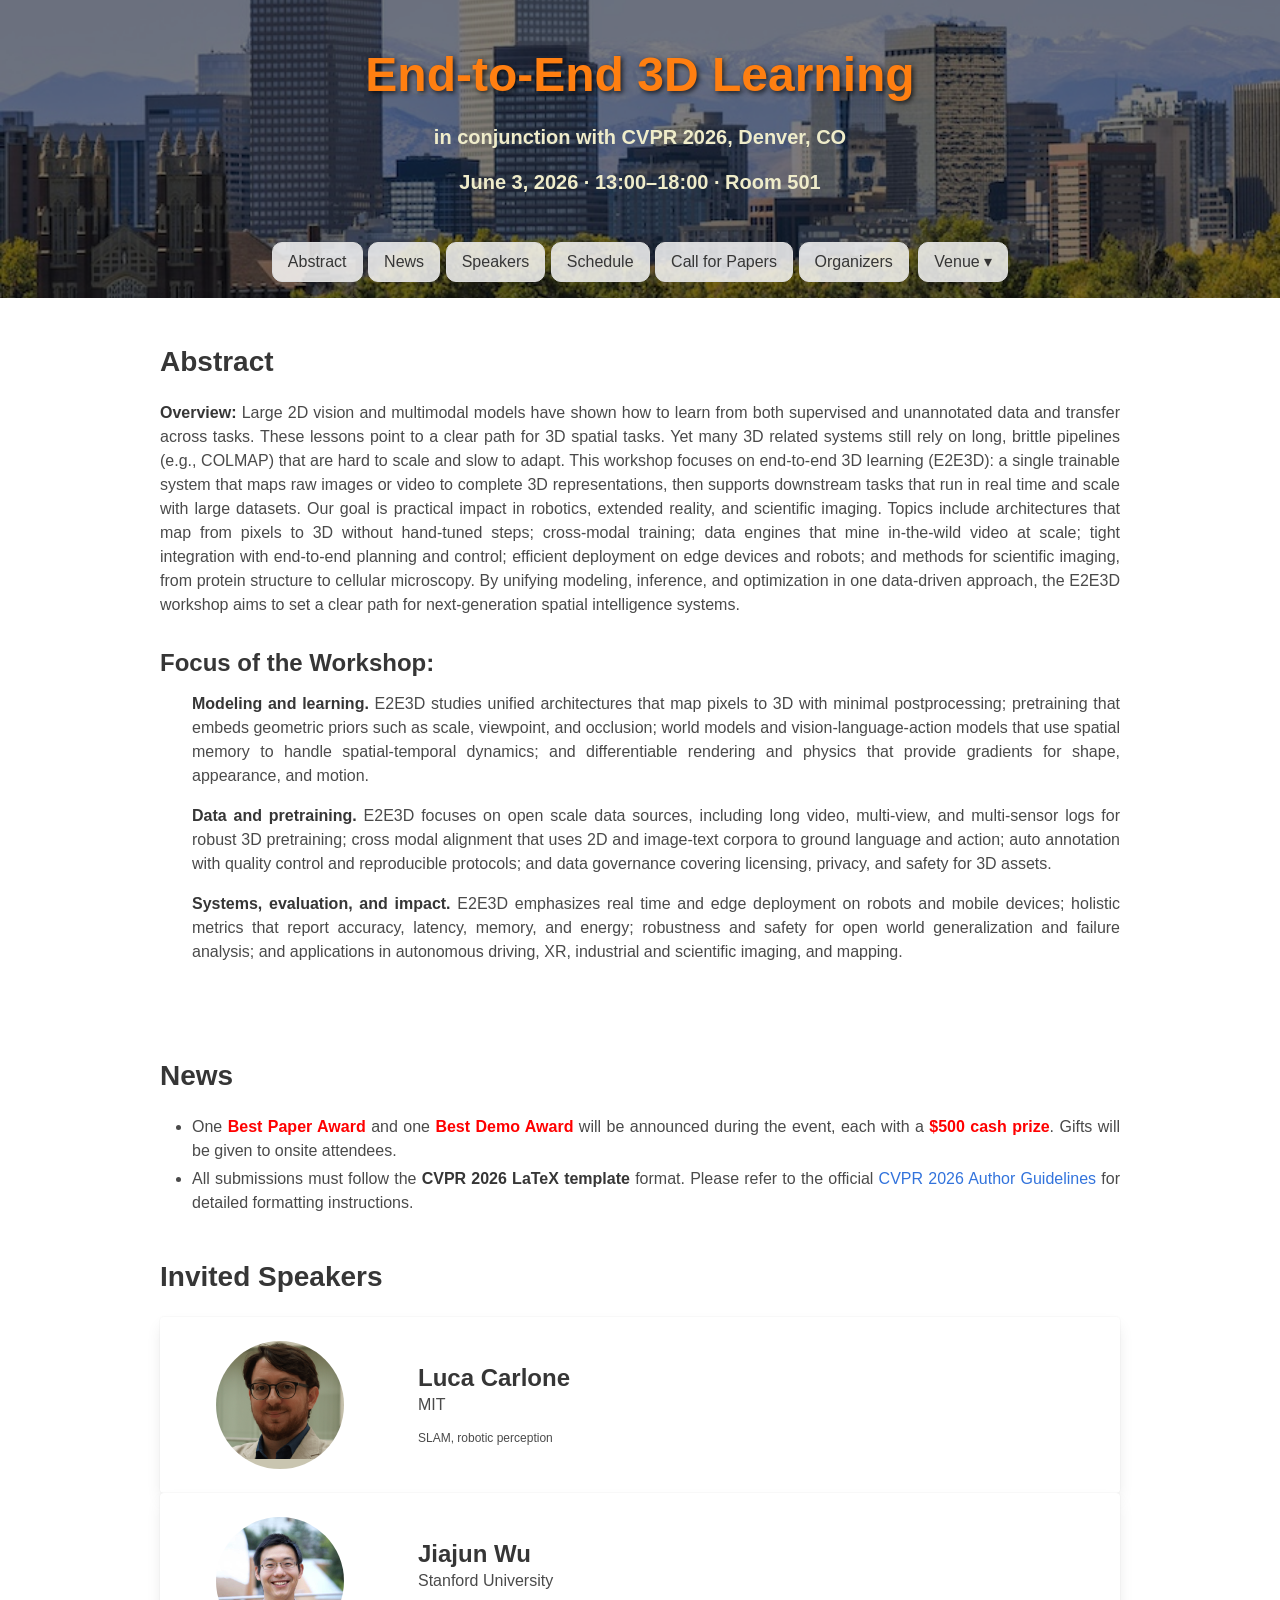
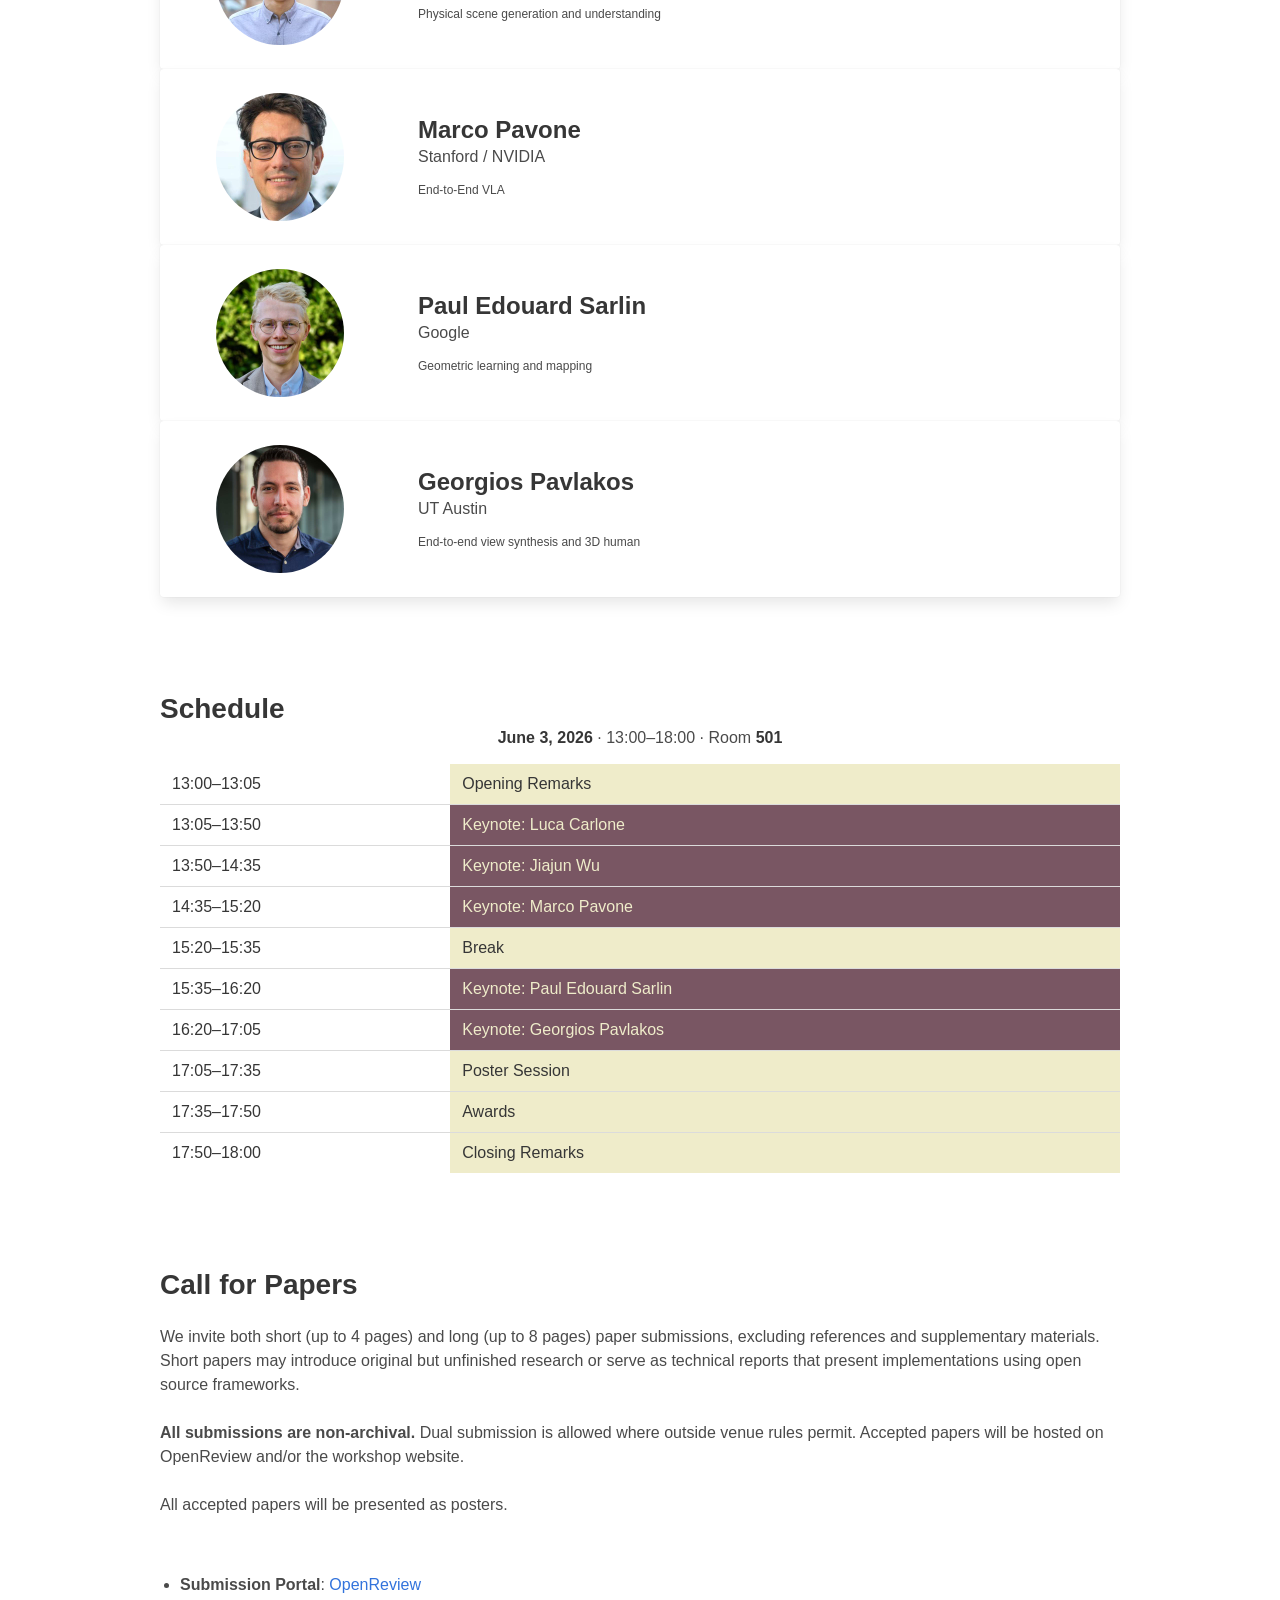
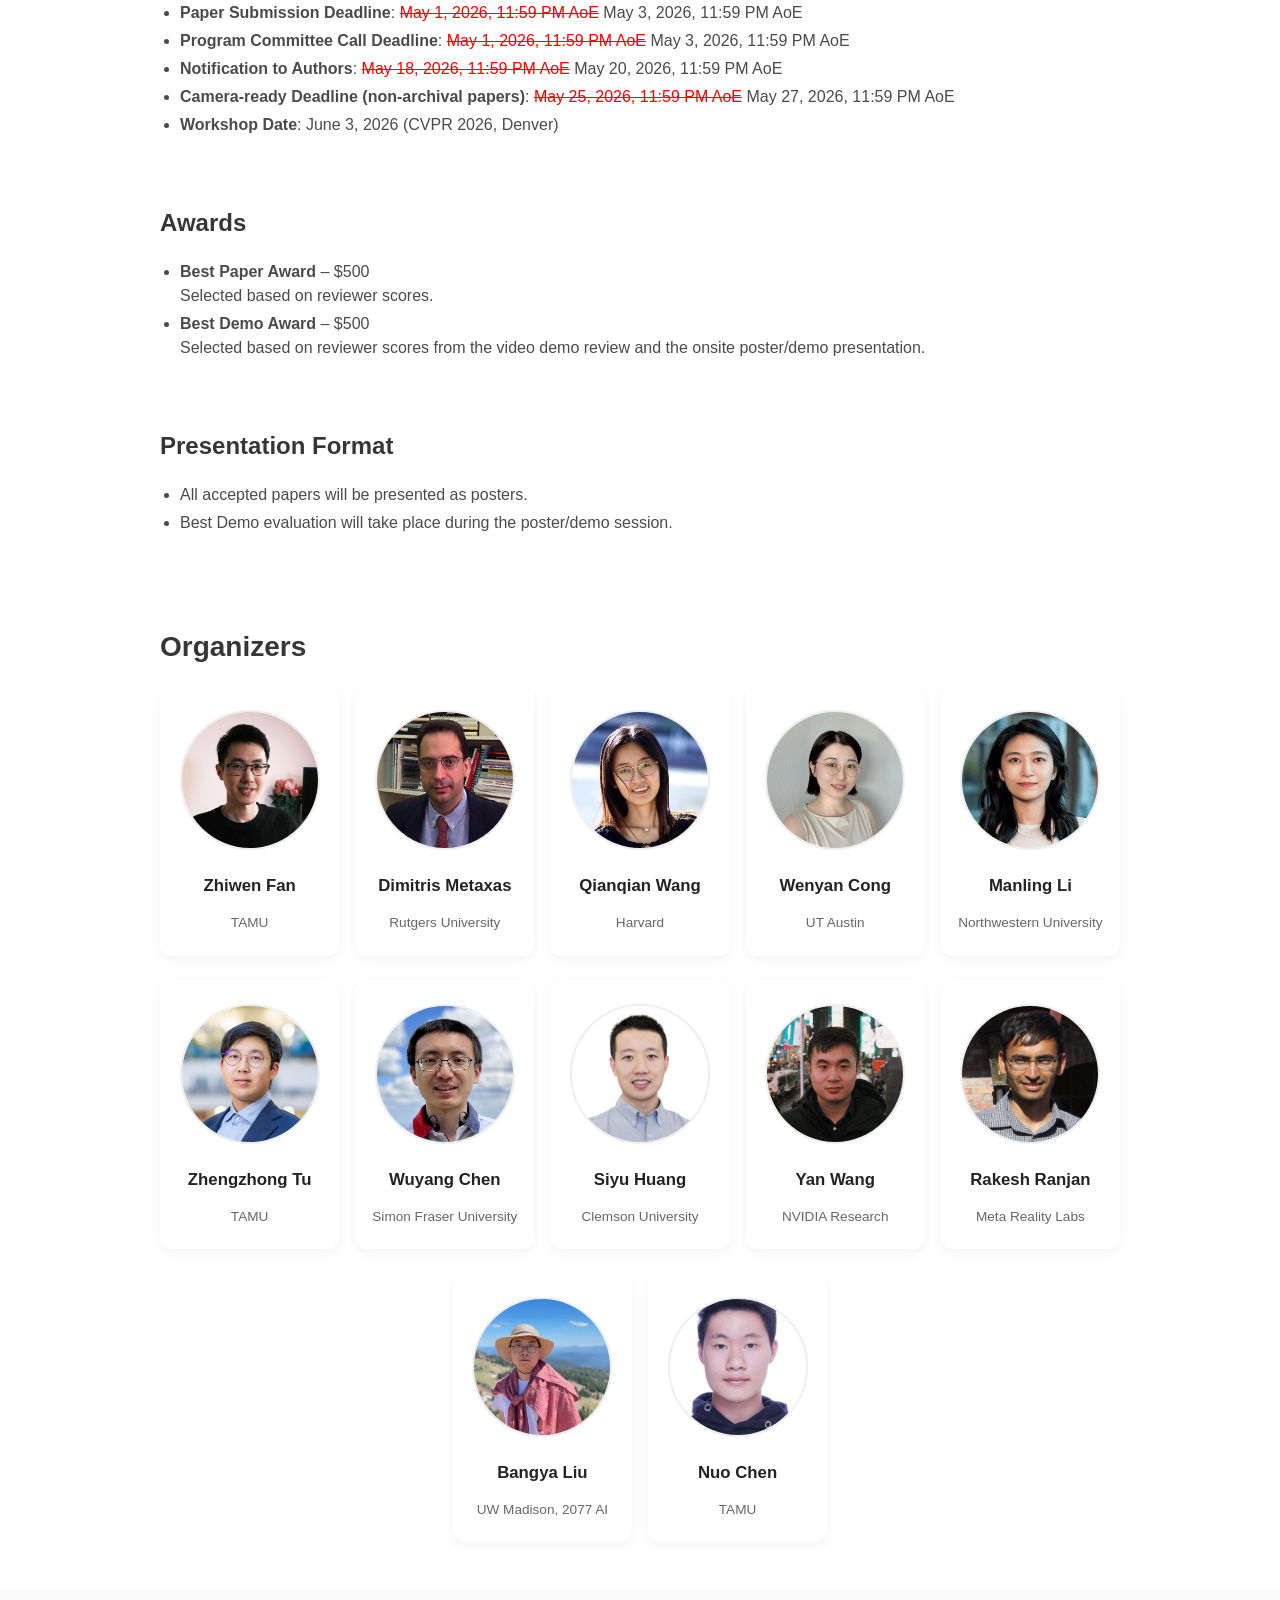
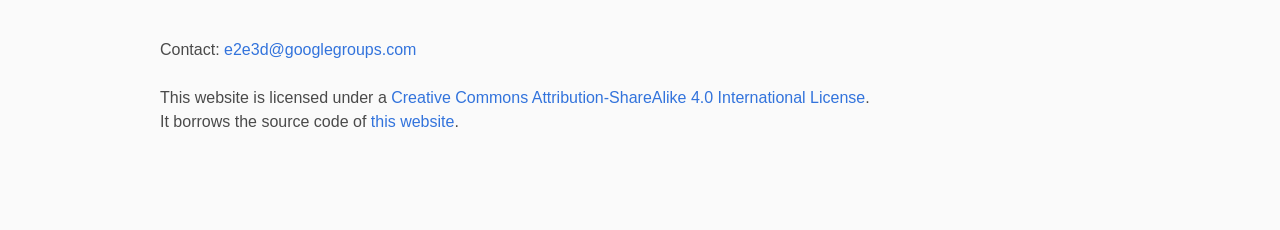
==== commit 015d56cb: "update time" ====
--- a/index.html
+++ b/index.html
@@ -725,10 +725,10 @@
         OpenReview
         </a>
       </li>
-      <li><b>Paper Submission Deadline</b>: May 1, 2026, 11:59 PM AoE</li>
-      <li><b>Program Committee Call Deadline</b>: May 1, 2026, 11:59 PM AoE</li>
-      <li><b>Notification to Authors</b>: May 18, 2026, 11:59 PM AoE</li>
-      <li><b>Camera-ready Deadline (non-archival papers)</b>: May 25, 2026, 11:59 PM AoE</li>
+      <li><b>Paper Submission Deadline</b>: <span style="color: red; text-decoration: line-through;">May 1, 2026, 11:59 PM AoE</span> May 3, 2026, 11:59 PM AoE</li>
+      <li><b>Program Committee Call Deadline</b>: <span style="color: red; text-decoration: line-through;">May 1, 2026, 11:59 PM AoE</span> May 3, 2026, 11:59 PM AoE</li>
+      <li><b>Notification to Authors</b>: <span style="color: red; text-decoration: line-through;">May 18, 2026, 11:59 PM AoE</span> May 20, 2026, 11:59 PM AoE</li>
+      <li><b>Camera-ready Deadline (non-archival papers)</b>: <span style="color: red; text-decoration: line-through;">May 25, 2026, 11:59 PM AoE</span> May 27, 2026, 11:59 PM AoE</li>
       <li><b>Workshop Date</b>: June 3, 2026 (CVPR 2026, Denver)</li>
     </ul>
 
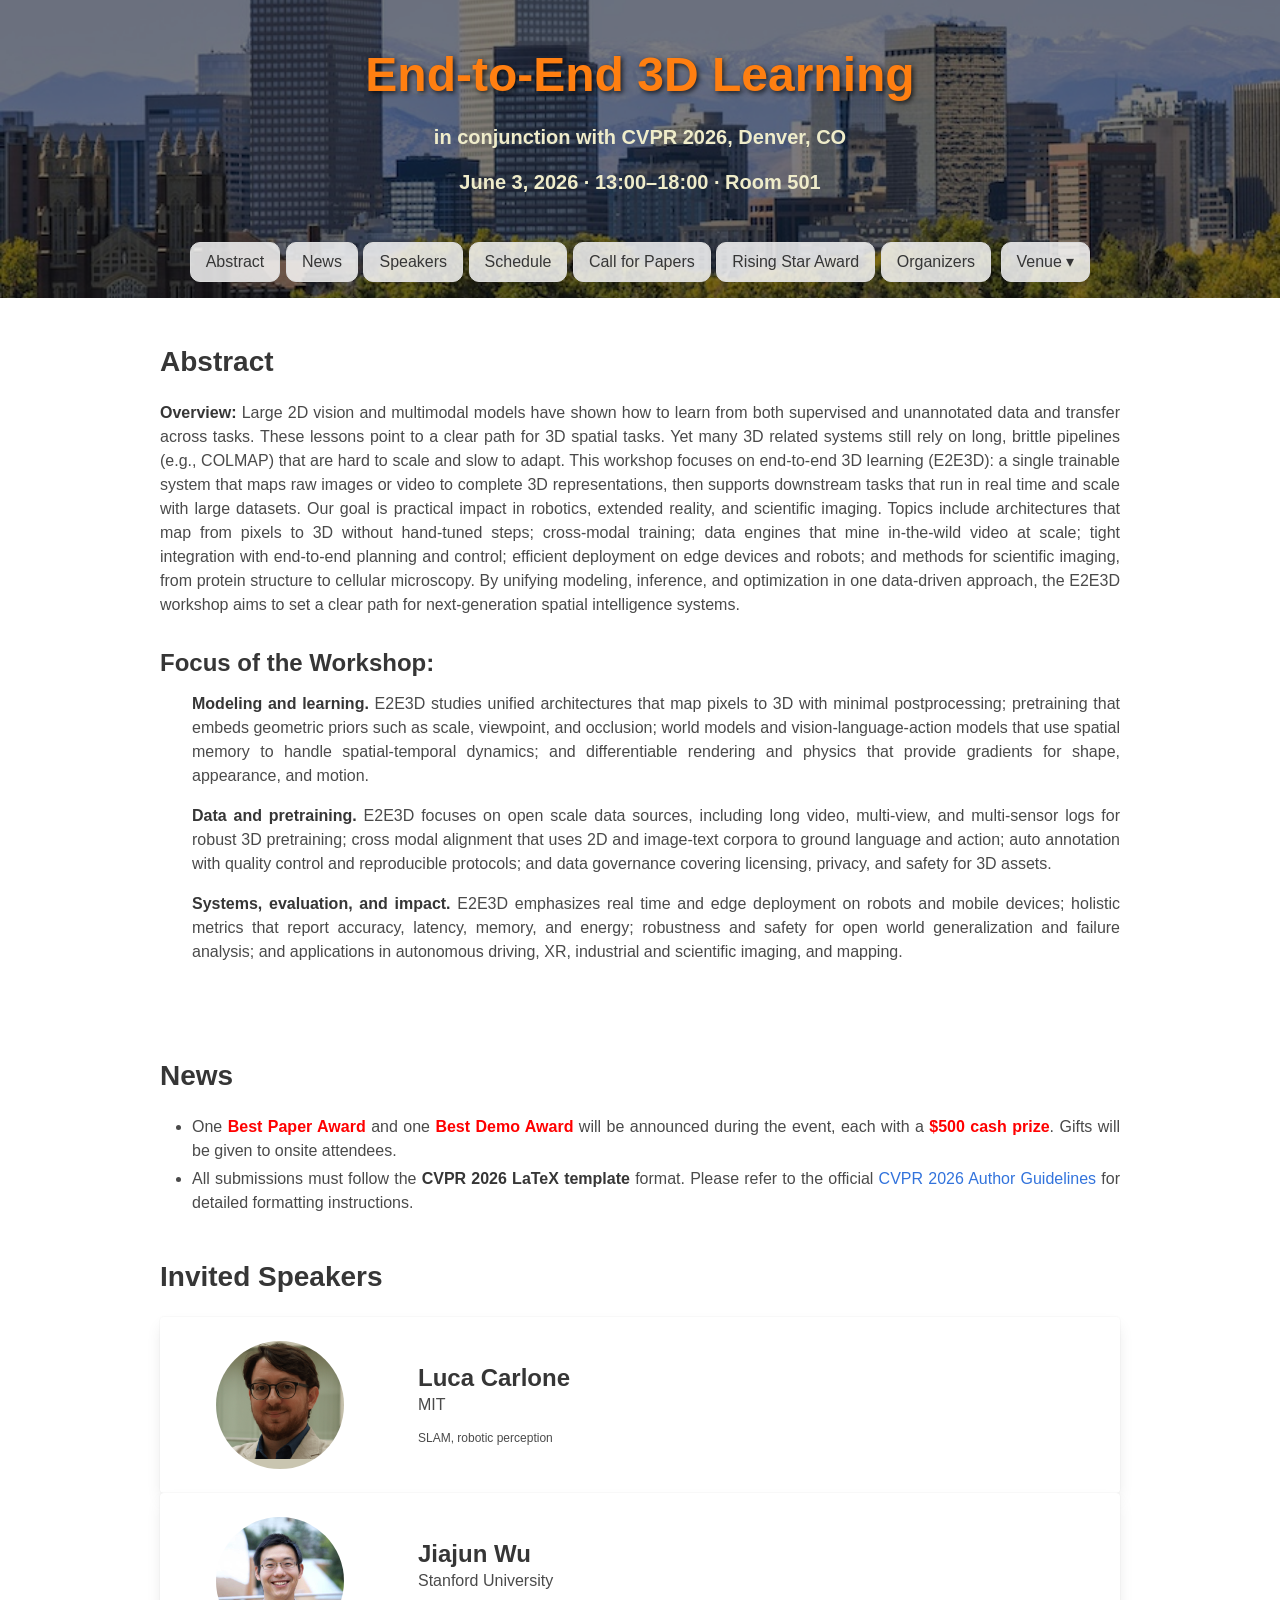
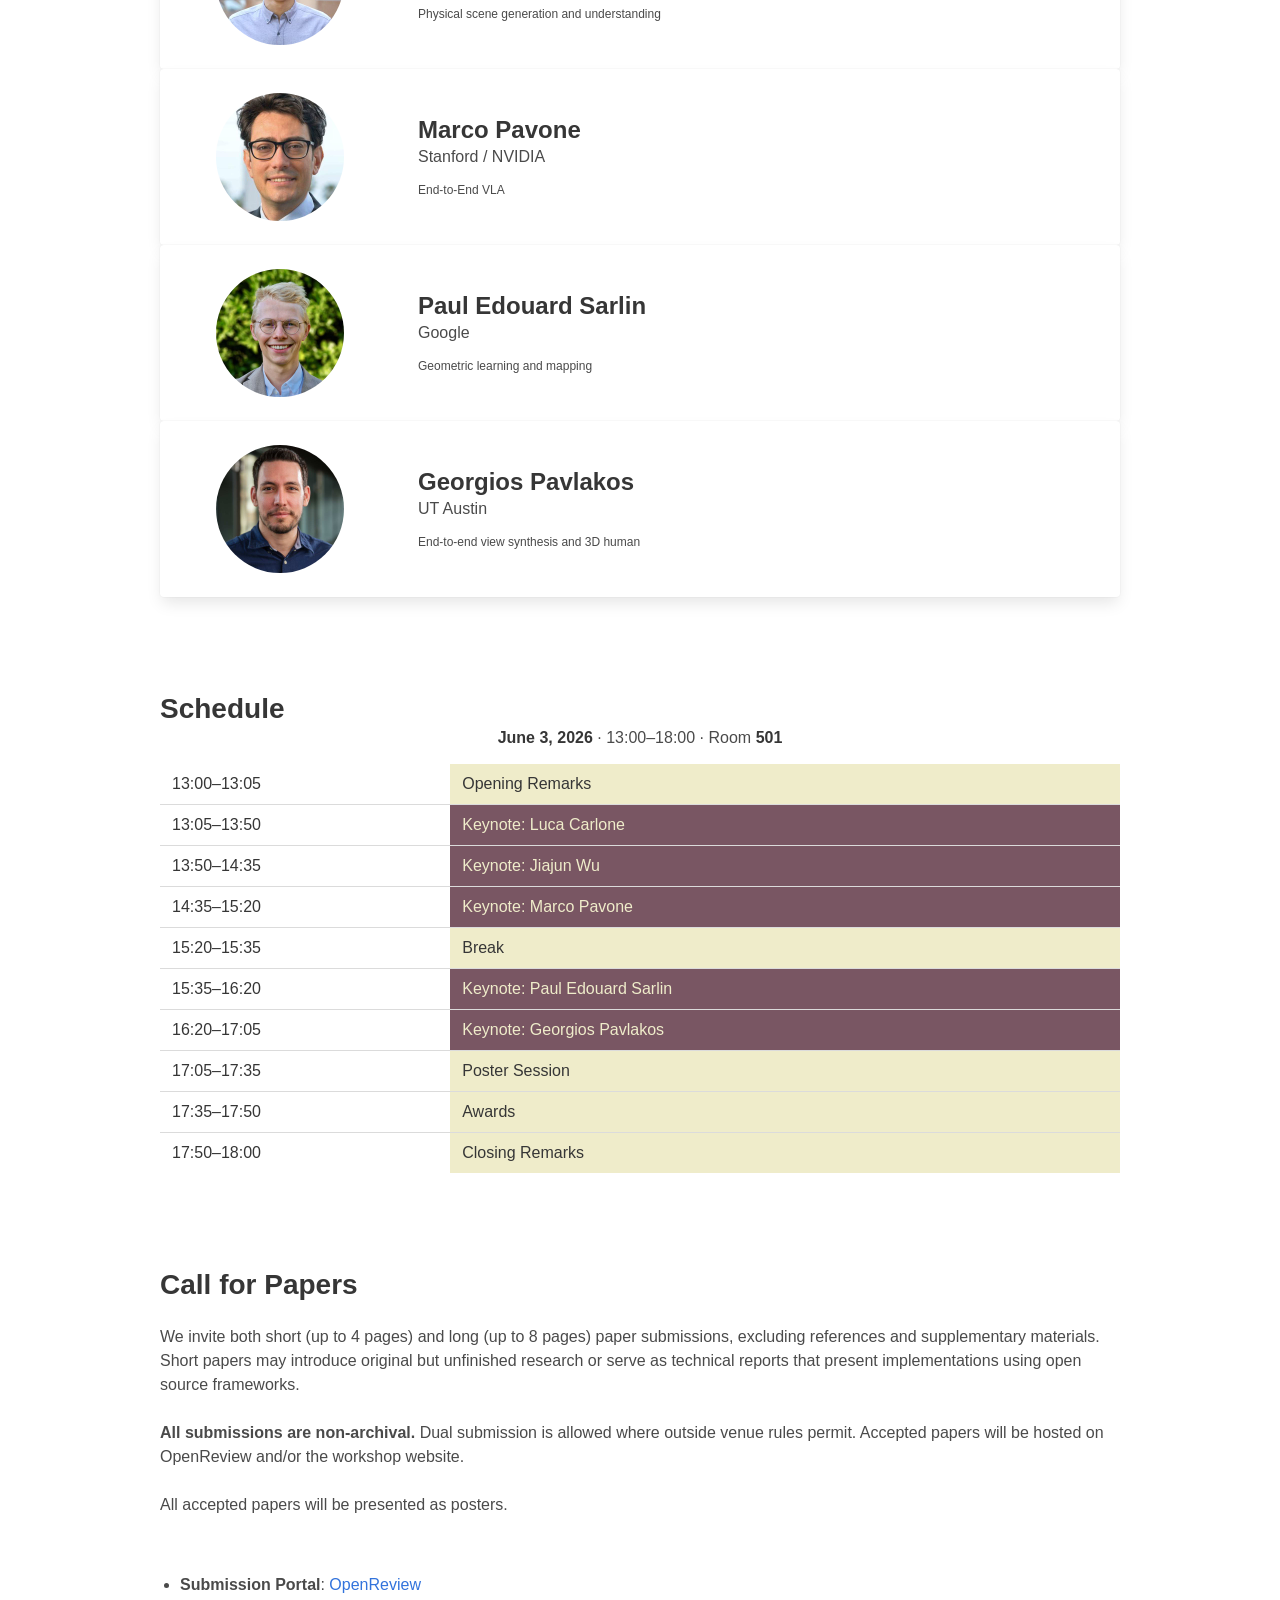
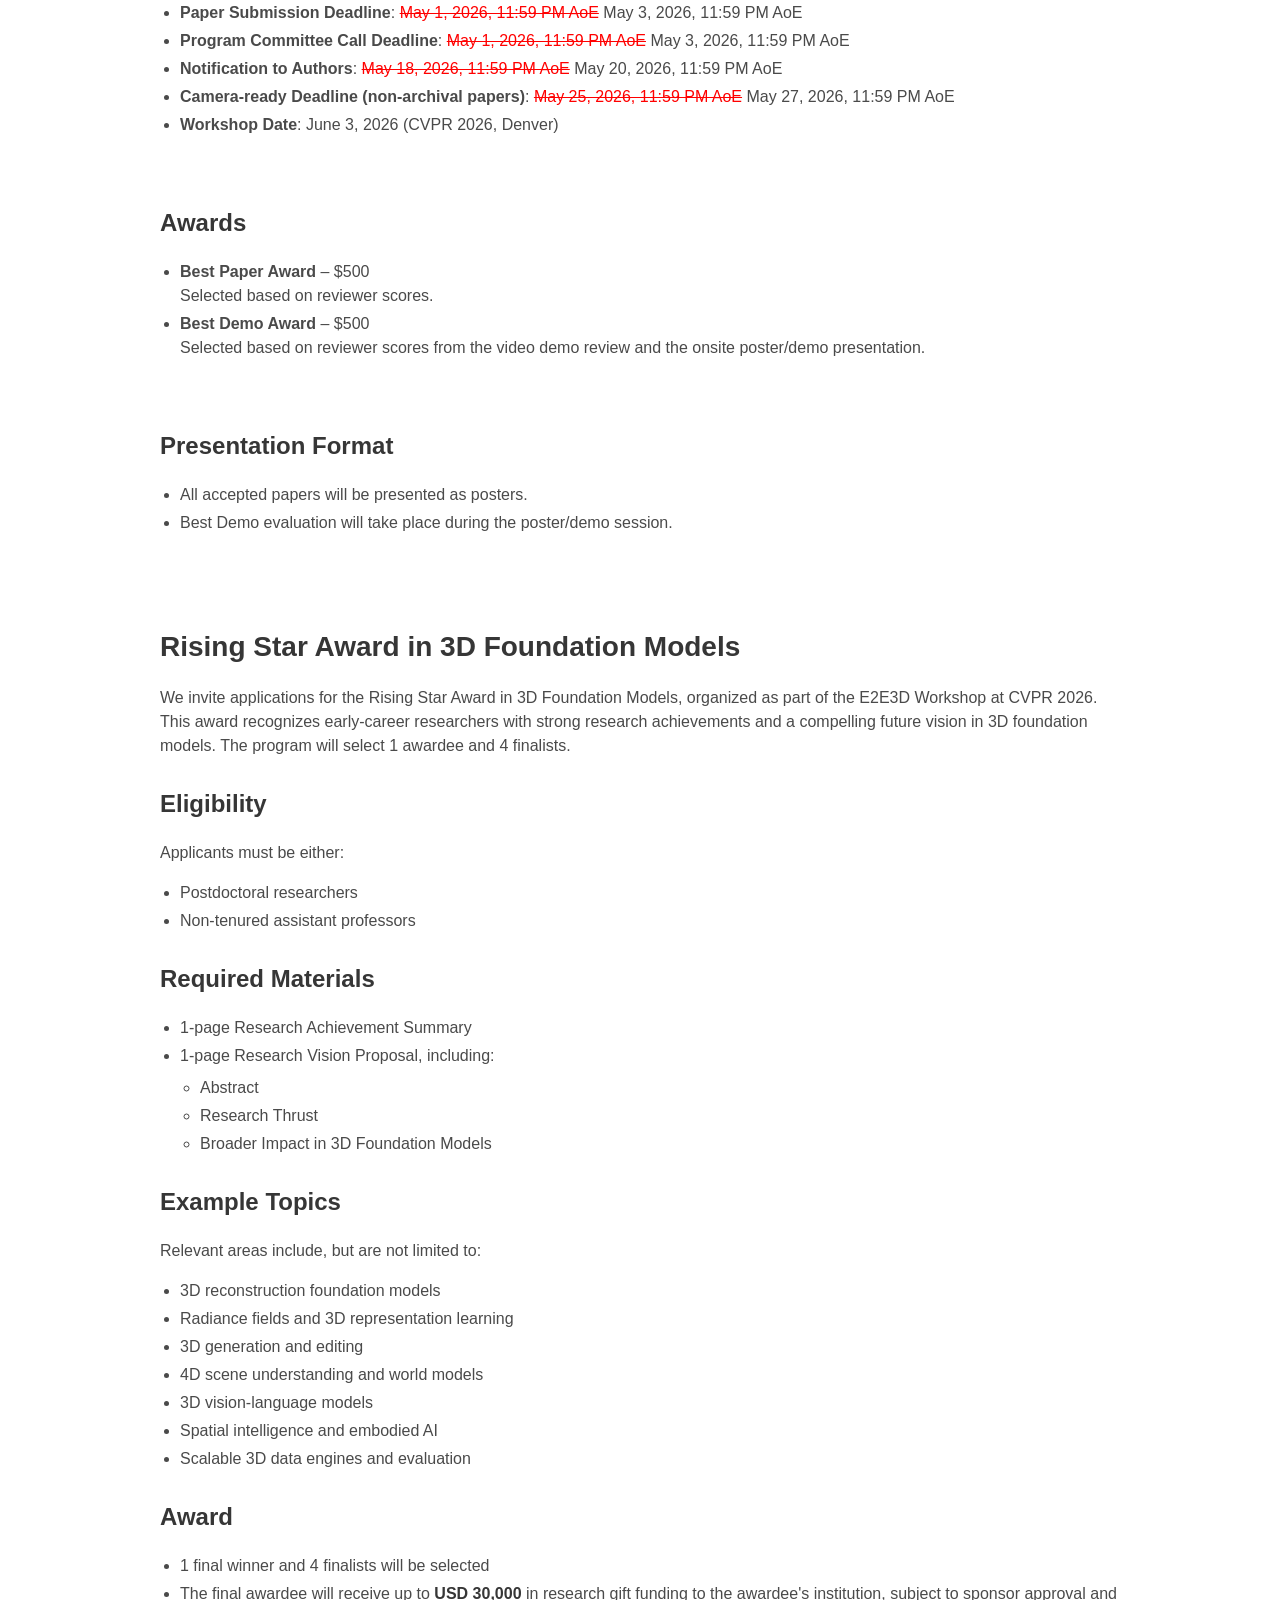
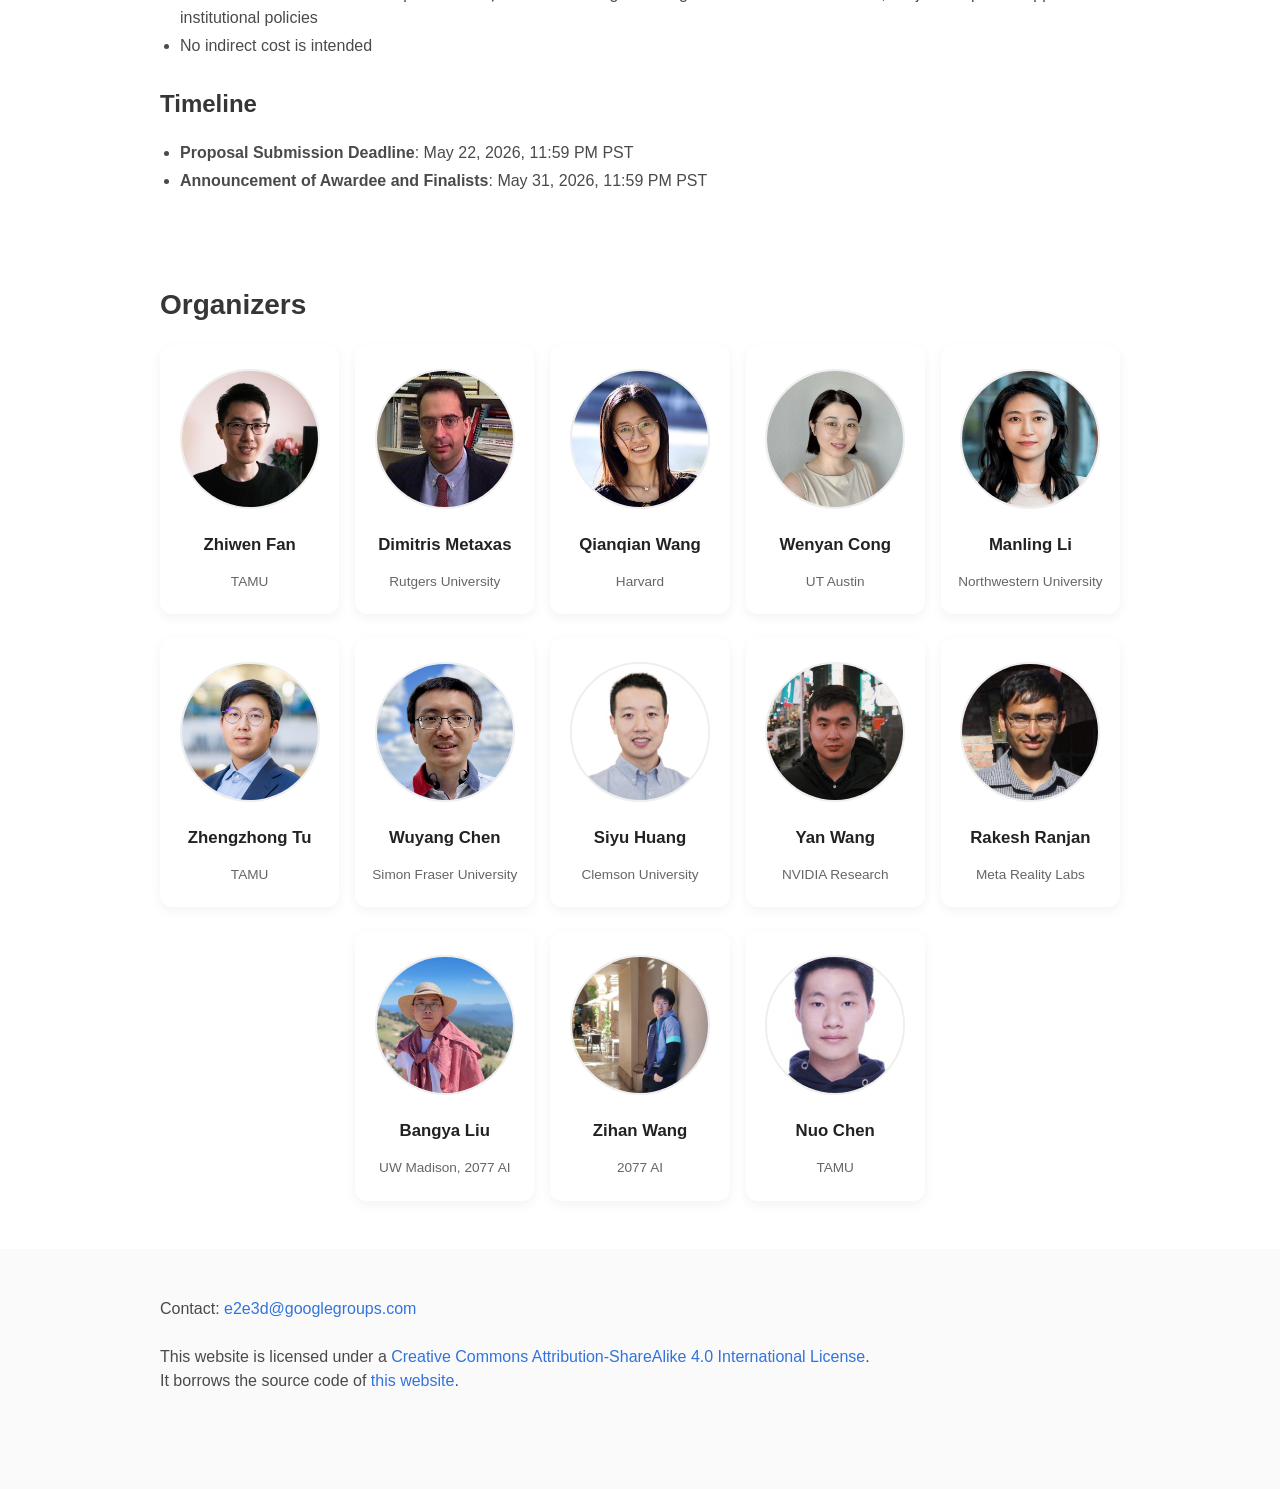
==== commit 8992b07b: "reward" ====
--- a/index.html
+++ b/index.html
@@ -338,6 +338,7 @@
           <a href="#speakers" class="button">Speakers</a>
           <a href="#schedule" class="button">Schedule</a>
           <a href="#dates" class="button">Call for Papers</a>
+          <a href="#rising-star-award" class="button">Rising Star Award</a>
           <!-- <a href="#papers" class="button">Accepted Papers</a> -->
           <a href="#organizers" class="button">Organizers</a>
         <!-- <a href="#reviewers" class="button">Program Committee</a> -->
@@ -762,6 +763,63 @@
   </div>
 </section>
 
+<section class="section" id="Rising-Star-Award">
+  <div class="container is-max-desktop content">
+    <h2 class="title" id="rising-star-award">Rising Star Award in 3D Foundation Models</h2>
+
+    <p>
+      We invite applications for the Rising Star Award in 3D Foundation Models, organized as part of the E2E3D Workshop at CVPR 2026.
+      This award recognizes early-career researchers with strong research achievements and a compelling future vision in 3D foundation models.
+      The program will select 1 awardee and 4 finalists.
+    </p>
+
+    <h3 class="title is-4">Eligibility</h3>
+    <p>Applicants must be either:</p>
+    <ul style="margin-left: 20px;">
+      <li>Postdoctoral researchers</li>
+      <li>Non-tenured assistant professors</li>
+    </ul>
+
+    <h3 class="title is-4">Required Materials</h3>
+    <ul style="margin-left: 20px;">
+      <li>1-page Research Achievement Summary</li>
+      <li>
+        1-page Research Vision Proposal, including:
+        <ul style="margin-left: 20px; margin-top: 0.5rem;">
+          <li>Abstract</li>
+          <li>Research Thrust</li>
+          <li>Broader Impact in 3D Foundation Models</li>
+        </ul>
+      </li>
+    </ul>
+
+    <h3 class="title is-4">Example Topics</h3>
+    <p>Relevant areas include, but are not limited to:</p>
+    <ul style="margin-left: 20px;">
+      <li>3D reconstruction foundation models</li>
+      <li>Radiance fields and 3D representation learning</li>
+      <li>3D generation and editing</li>
+      <li>4D scene understanding and world models</li>
+      <li>3D vision-language models</li>
+      <li>Spatial intelligence and embodied AI</li>
+      <li>Scalable 3D data engines and evaluation</li>
+    </ul>
+
+    <h3 class="title is-4">Award</h3>
+    <ul style="margin-left: 20px;">
+      <li>1 final winner and 4 finalists will be selected</li>
+      <li>The final awardee will receive up to <strong>USD 30,000</strong> in research gift funding to the awardee's institution, subject to sponsor approval and institutional policies</li>
+      <li>No indirect cost is intended</li>
+    </ul>
+
+    <h3 class="title is-4">Timeline</h3>
+    <ul style="margin-left: 20px;">
+      <li><b>Proposal Submission Deadline</b>: May 22, 2026, 11:59 PM PST</li>
+      <li><b>Announcement of Awardee and Finalists</b>: May 31, 2026, 11:59 PM PST</li>
+    </ul>
+  </div>
+</section>
+
   <!-- <section class="section" id="Accepted-Papers">
     <div class="container is-max-desktop content">
       <h2 class="title" id="papers">Accepted Papers</h2>
@@ -889,6 +947,16 @@
             <img src="./data/bangya liu.jpeg" alt="Bangya Liu" class="organizer-photo">
             <p class="organizer-name">Bangya Liu</p>
             <p class="organizer-affiliation">UW Madison, 2077 AI</p>
+          </div>
+        </a>
+      </div>
+
+      <div class="column is-one-fifth">
+        <a href="https://www.linkedin.com/in/zihanwanghms/">
+          <div class="organizer-card">
+            <img src="./data/Zihan Wang.png" alt="Zihan Wang" class="organizer-photo">
+            <p class="organizer-name">Zihan Wang</p>
+            <p class="organizer-affiliation">2077 AI</p>
           </div>
         </a>
       </div>
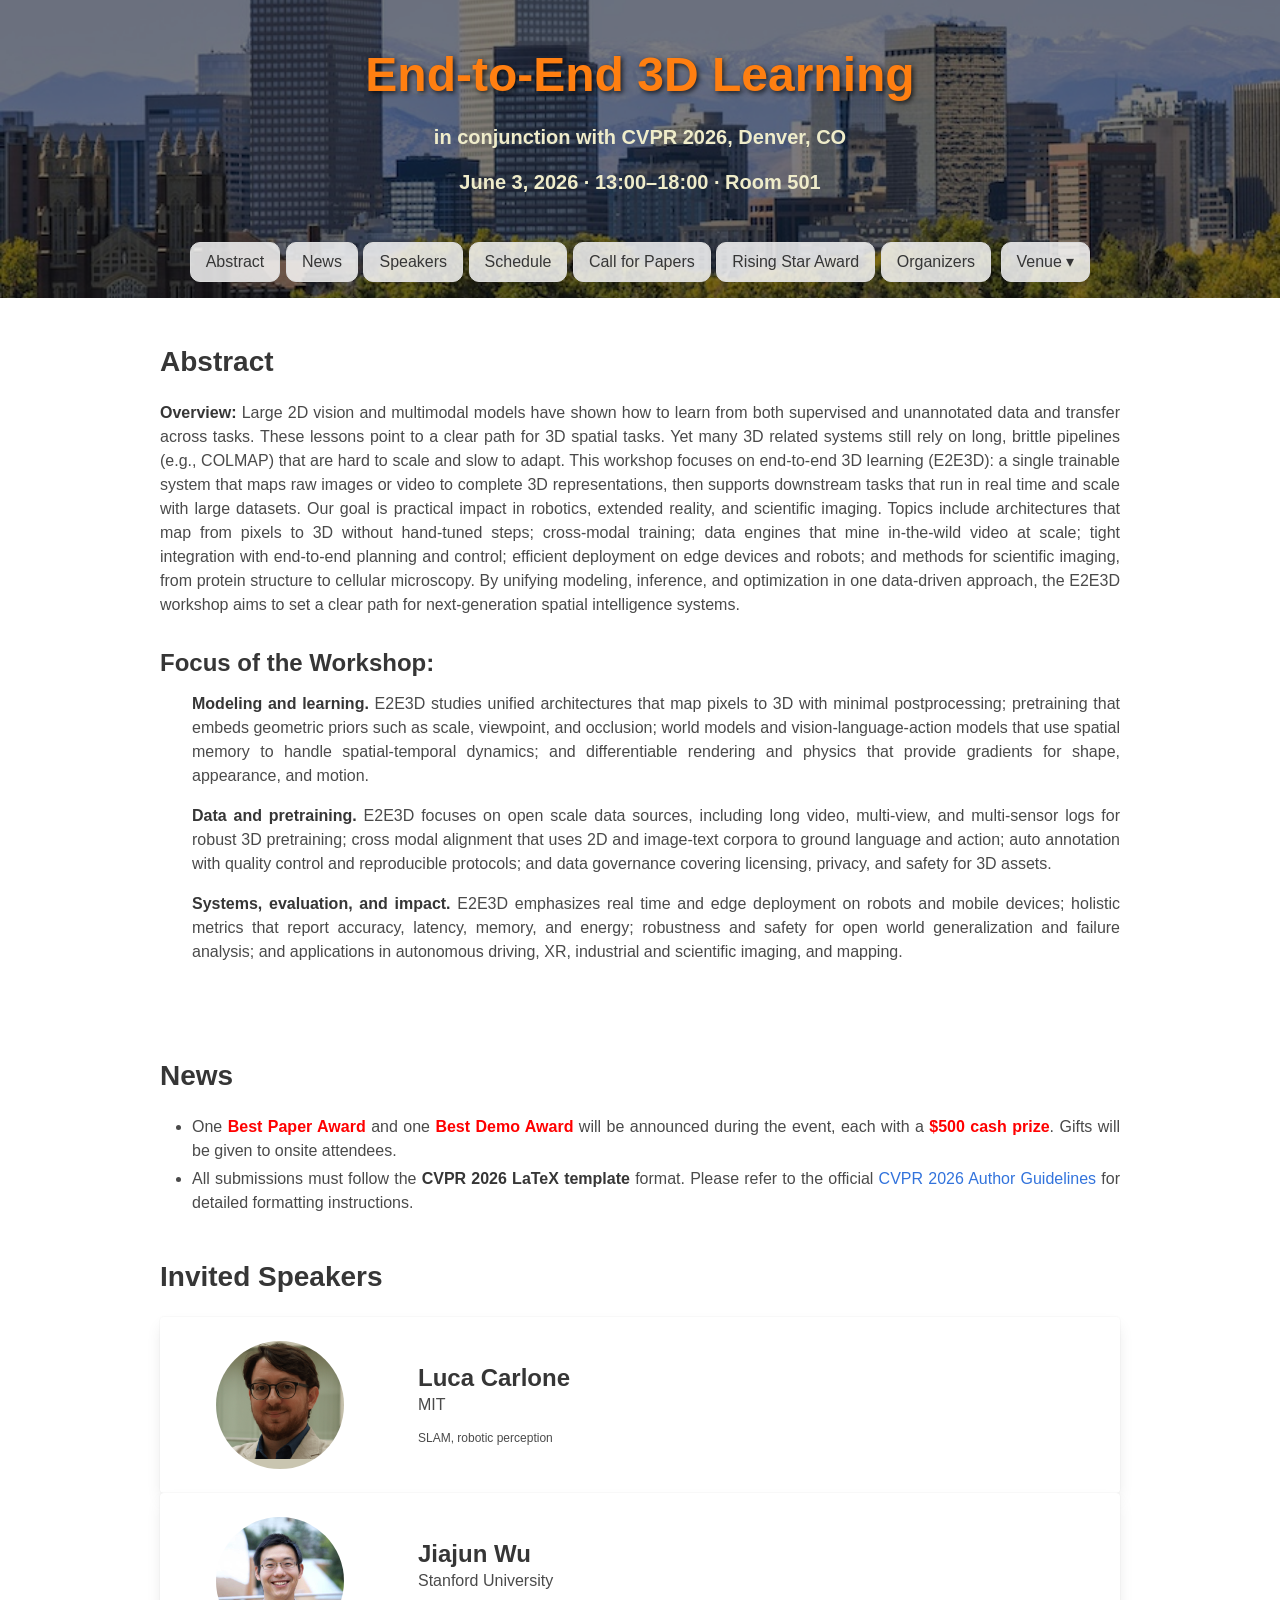
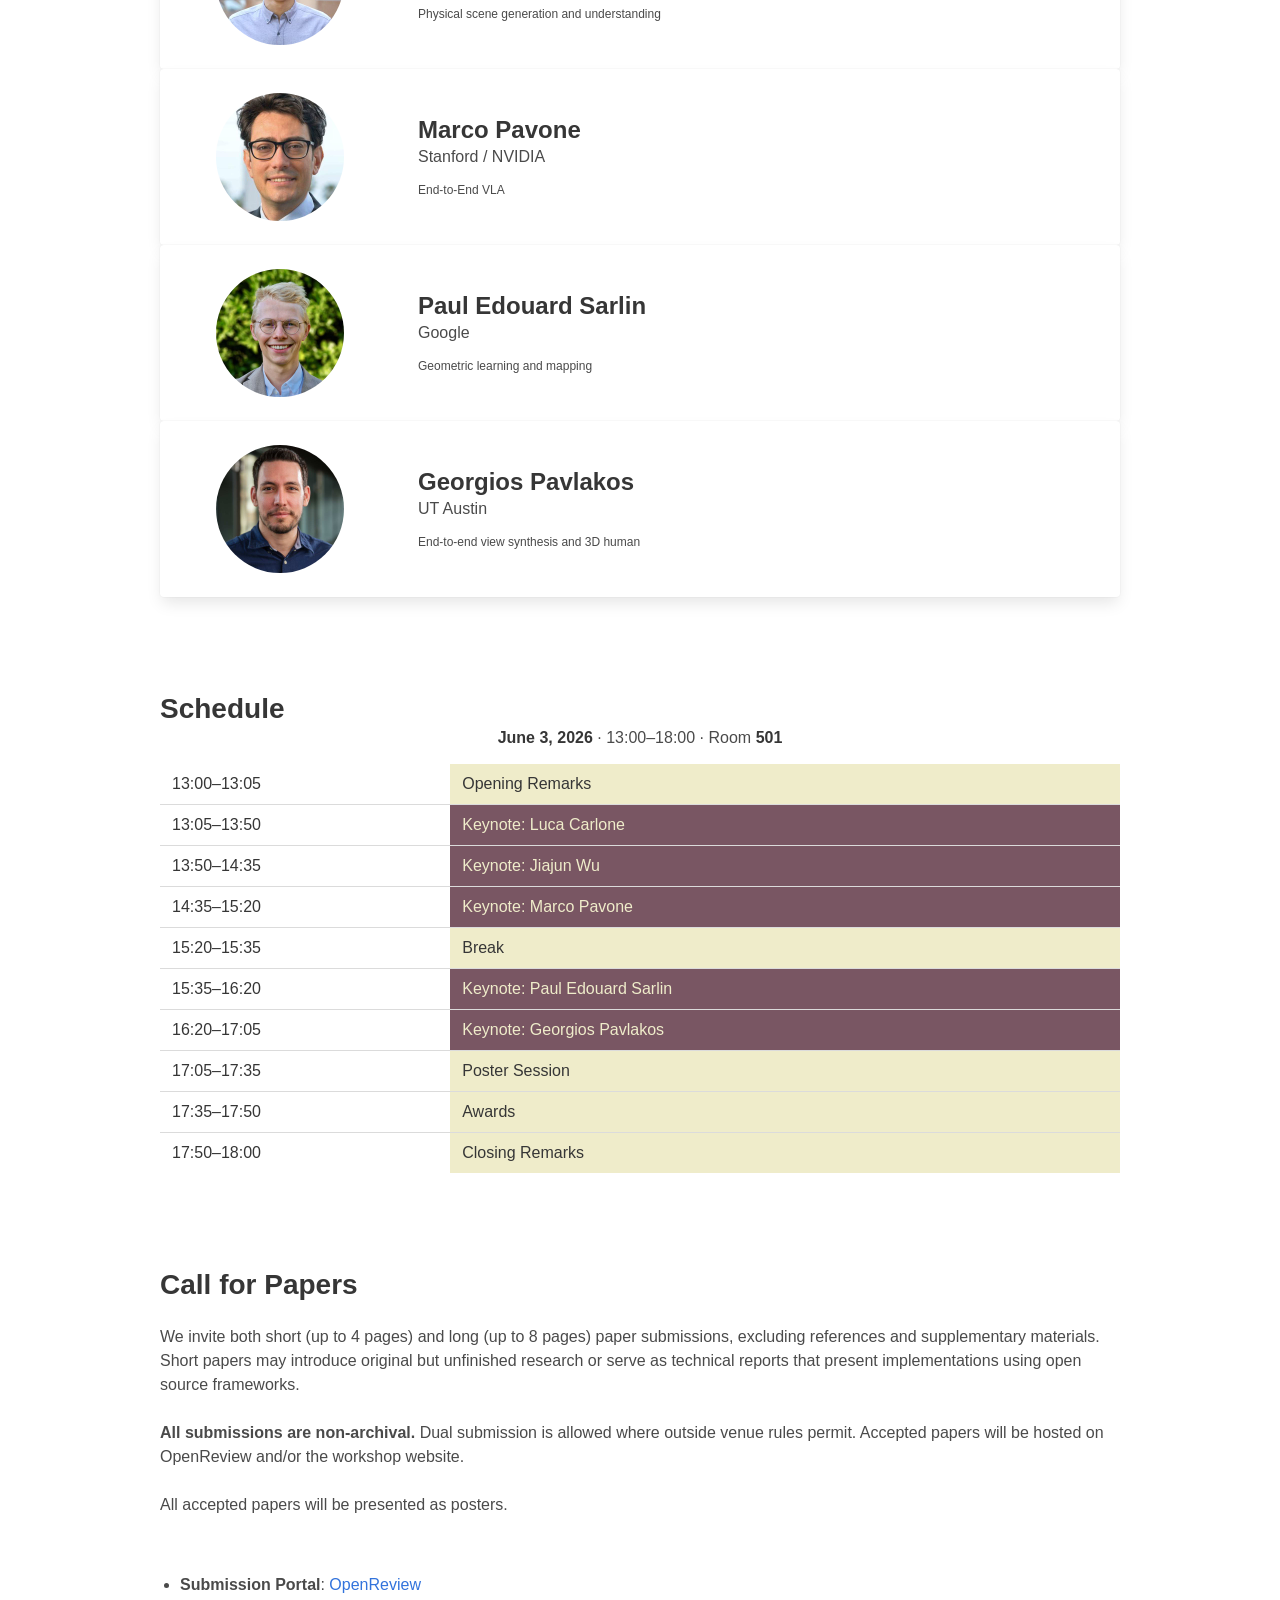
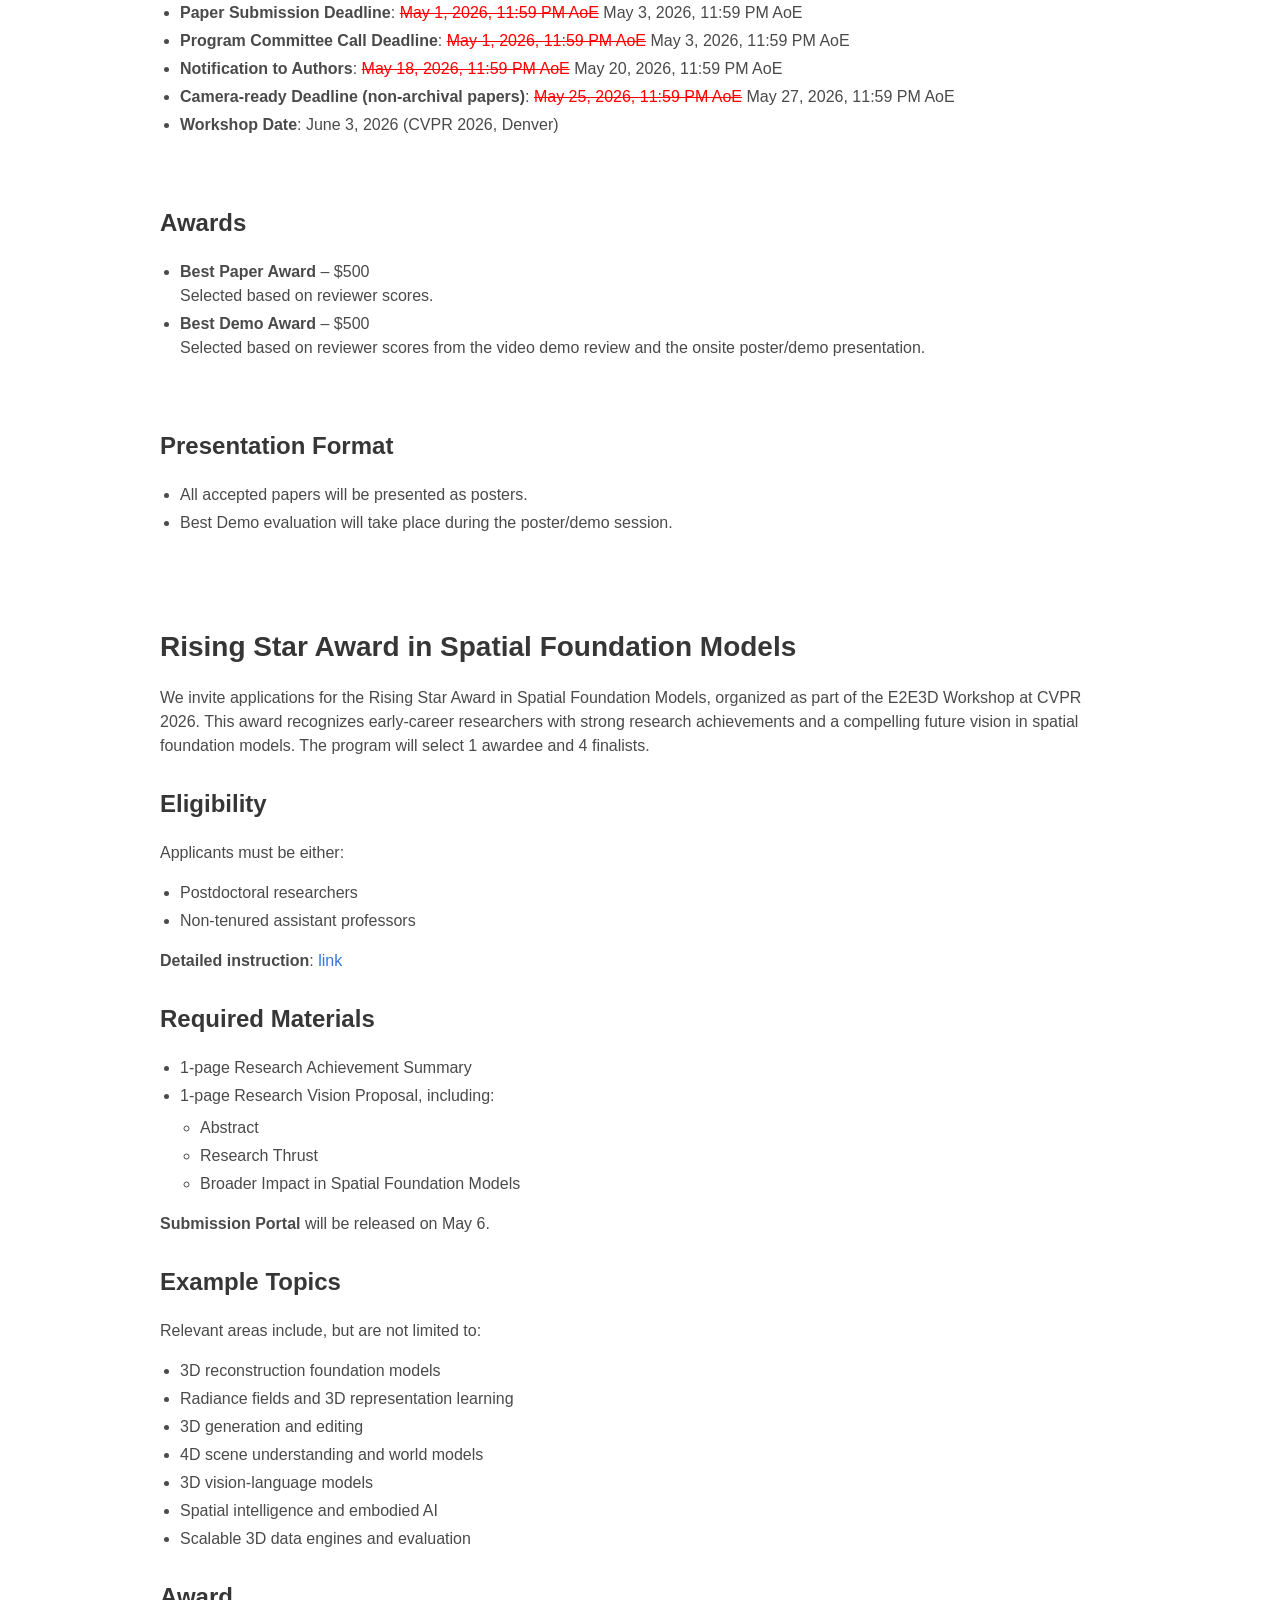
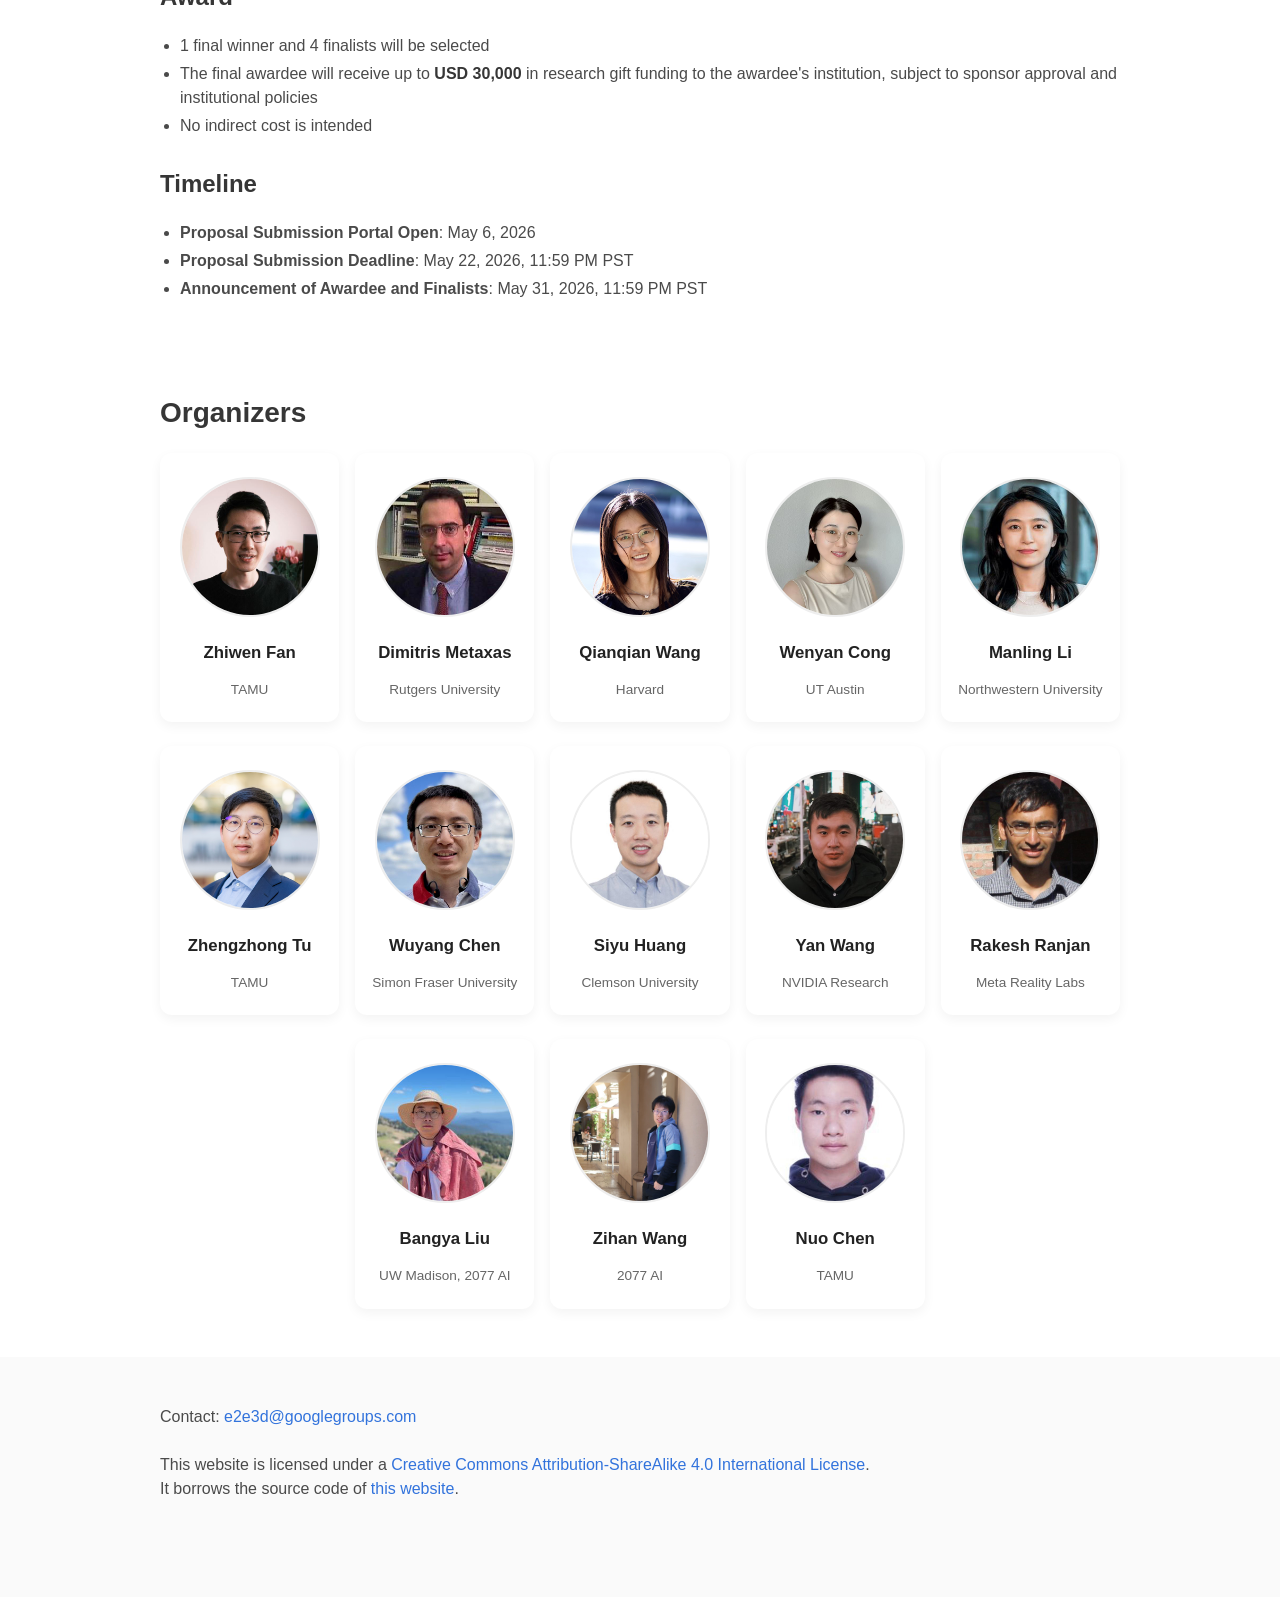
==== commit 73e18ebf: "add instru" ====
--- a/index.html
+++ b/index.html
@@ -765,11 +765,11 @@
 
 <section class="section" id="Rising-Star-Award">
   <div class="container is-max-desktop content">
-    <h2 class="title" id="rising-star-award">Rising Star Award in 3D Foundation Models</h2>
+    <h2 class="title" id="rising-star-award">Rising Star Award in Spatial Foundation Models</h2>
 
     <p>
-      We invite applications for the Rising Star Award in 3D Foundation Models, organized as part of the E2E3D Workshop at CVPR 2026.
-      This award recognizes early-career researchers with strong research achievements and a compelling future vision in 3D foundation models.
+      We invite applications for the Rising Star Award in Spatial Foundation Models, organized as part of the E2E3D Workshop at CVPR 2026.
+      This award recognizes early-career researchers with strong research achievements and a compelling future vision in spatial foundation models.
       The program will select 1 awardee and 4 finalists.
     </p>
 
@@ -779,6 +779,10 @@
       <li>Postdoctoral researchers</li>
       <li>Non-tenured assistant professors</li>
     </ul>
+    <p>
+      <b>Detailed instruction</b>:
+      <a href="https://drive.google.com/file/d/1WwgbGGMMdGpzr4Xj34lYK8P2IMsXeJiZ/view?usp=sharing" target="_blank">link</a>
+    </p>
 
     <h3 class="title is-4">Required Materials</h3>
     <ul style="margin-left: 20px;">
@@ -788,10 +792,11 @@
         <ul style="margin-left: 20px; margin-top: 0.5rem;">
           <li>Abstract</li>
           <li>Research Thrust</li>
-          <li>Broader Impact in 3D Foundation Models</li>
+          <li>Broader Impact in Spatial Foundation Models</li>
         </ul>
       </li>
     </ul>
+    <p><b>Submission Portal</b> will be released on May 6.</p>
 
     <h3 class="title is-4">Example Topics</h3>
     <p>Relevant areas include, but are not limited to:</p>
@@ -814,6 +819,7 @@
 
     <h3 class="title is-4">Timeline</h3>
     <ul style="margin-left: 20px;">
+      <li><b>Proposal Submission Portal Open</b>: May 6, 2026</li>
       <li><b>Proposal Submission Deadline</b>: May 22, 2026, 11:59 PM PST</li>
       <li><b>Announcement of Awardee and Finalists</b>: May 31, 2026, 11:59 PM PST</li>
     </ul>
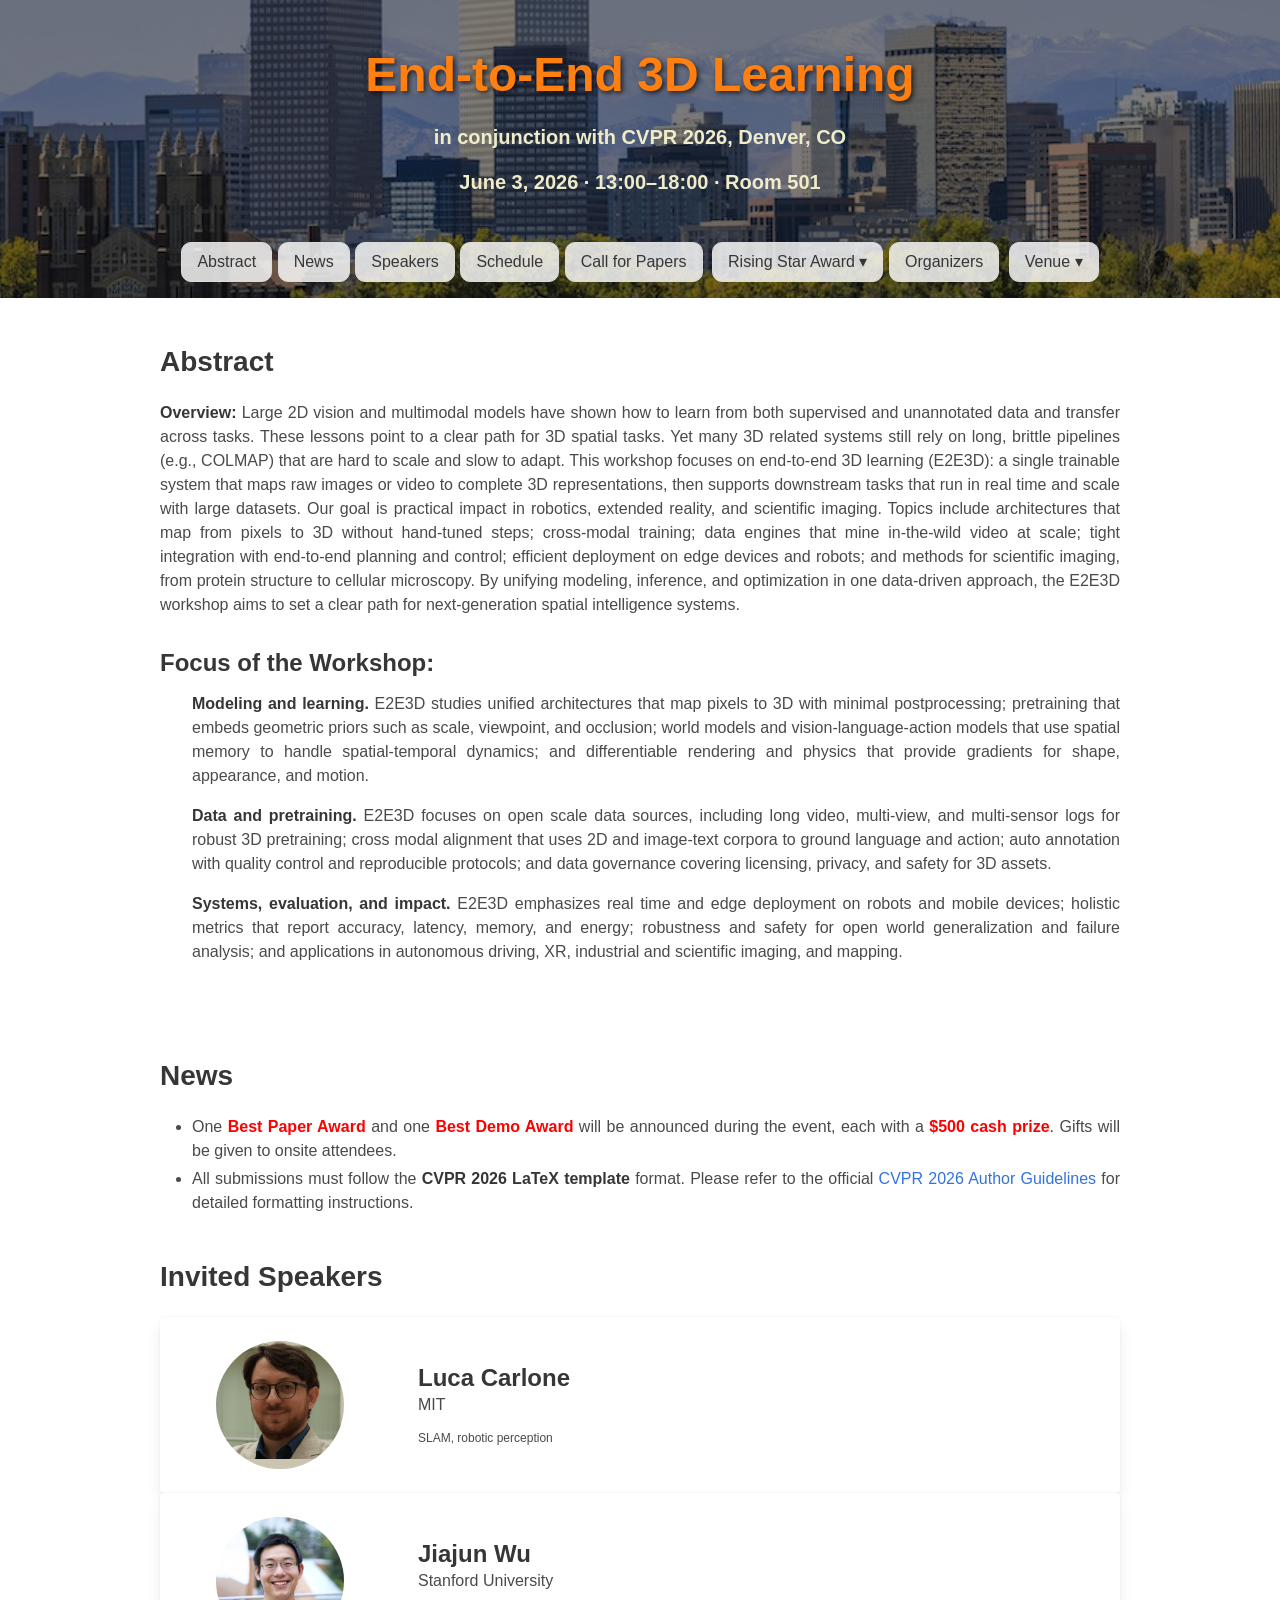
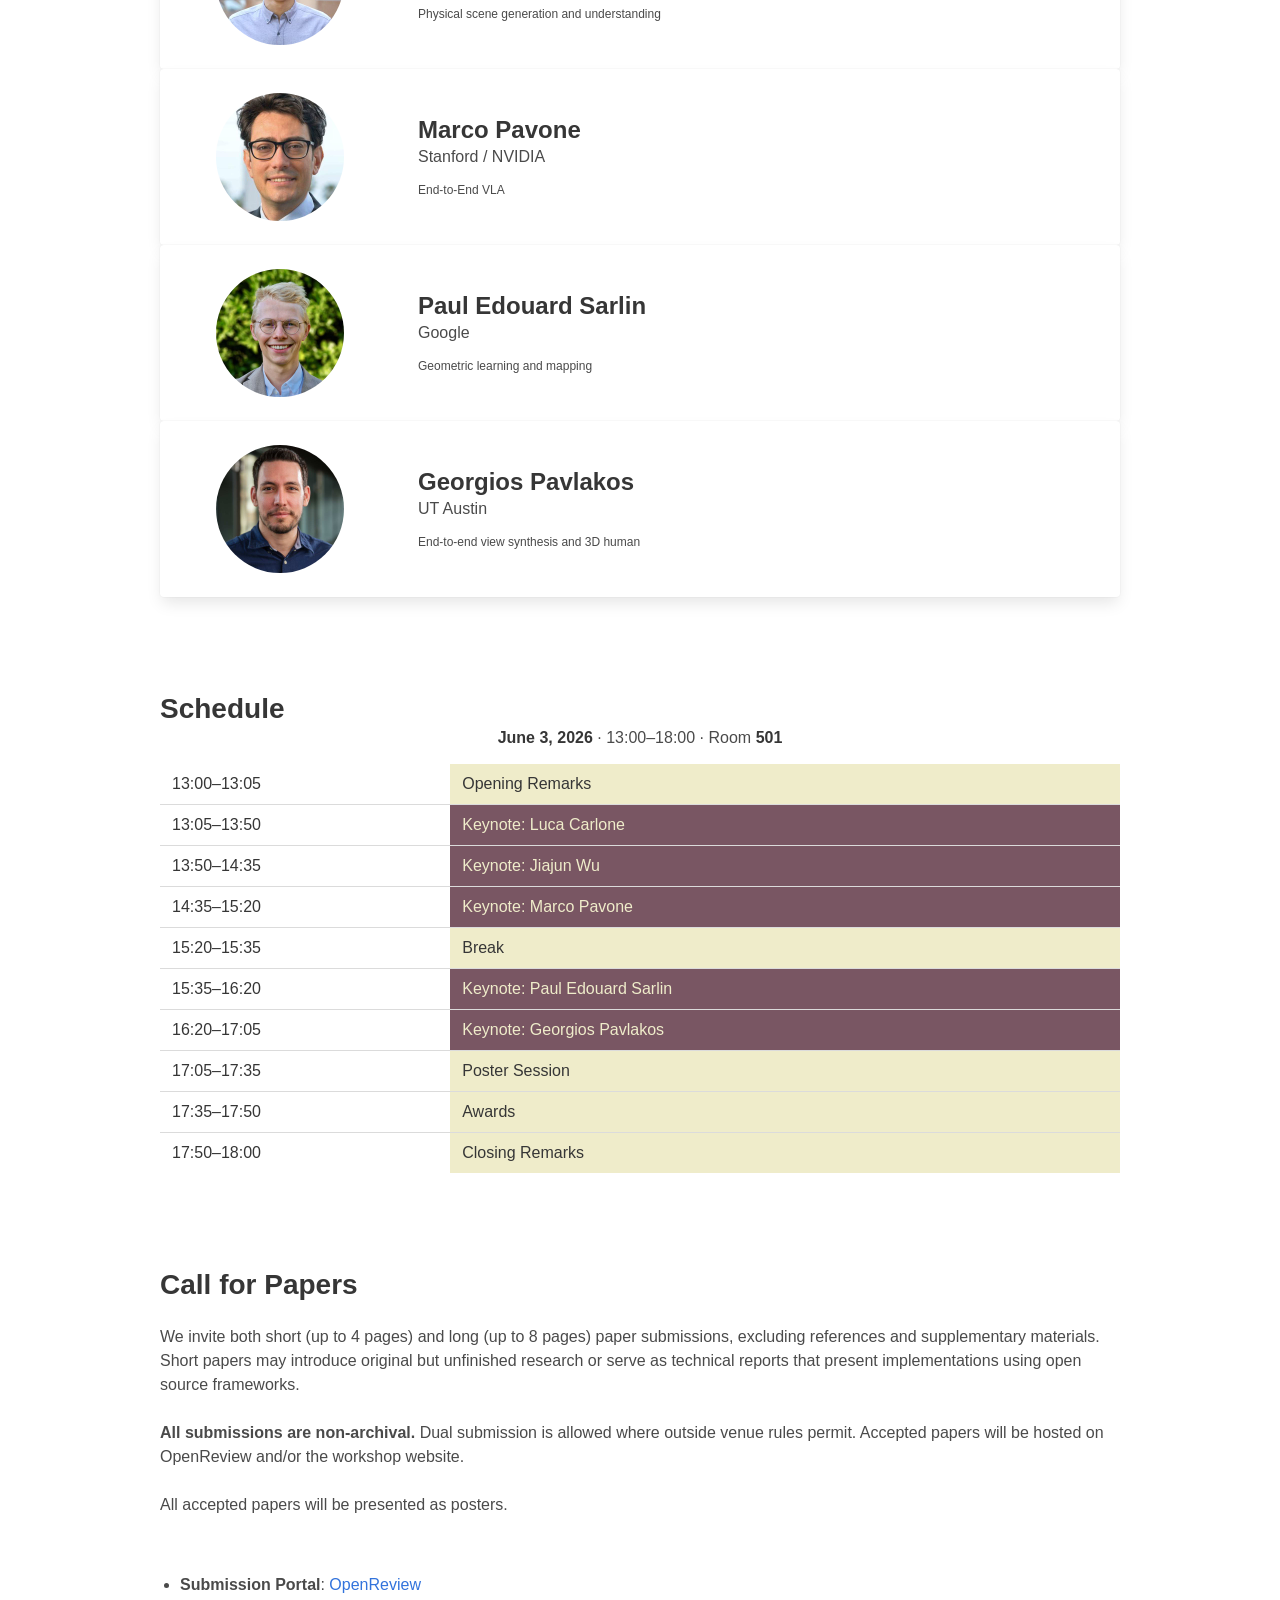
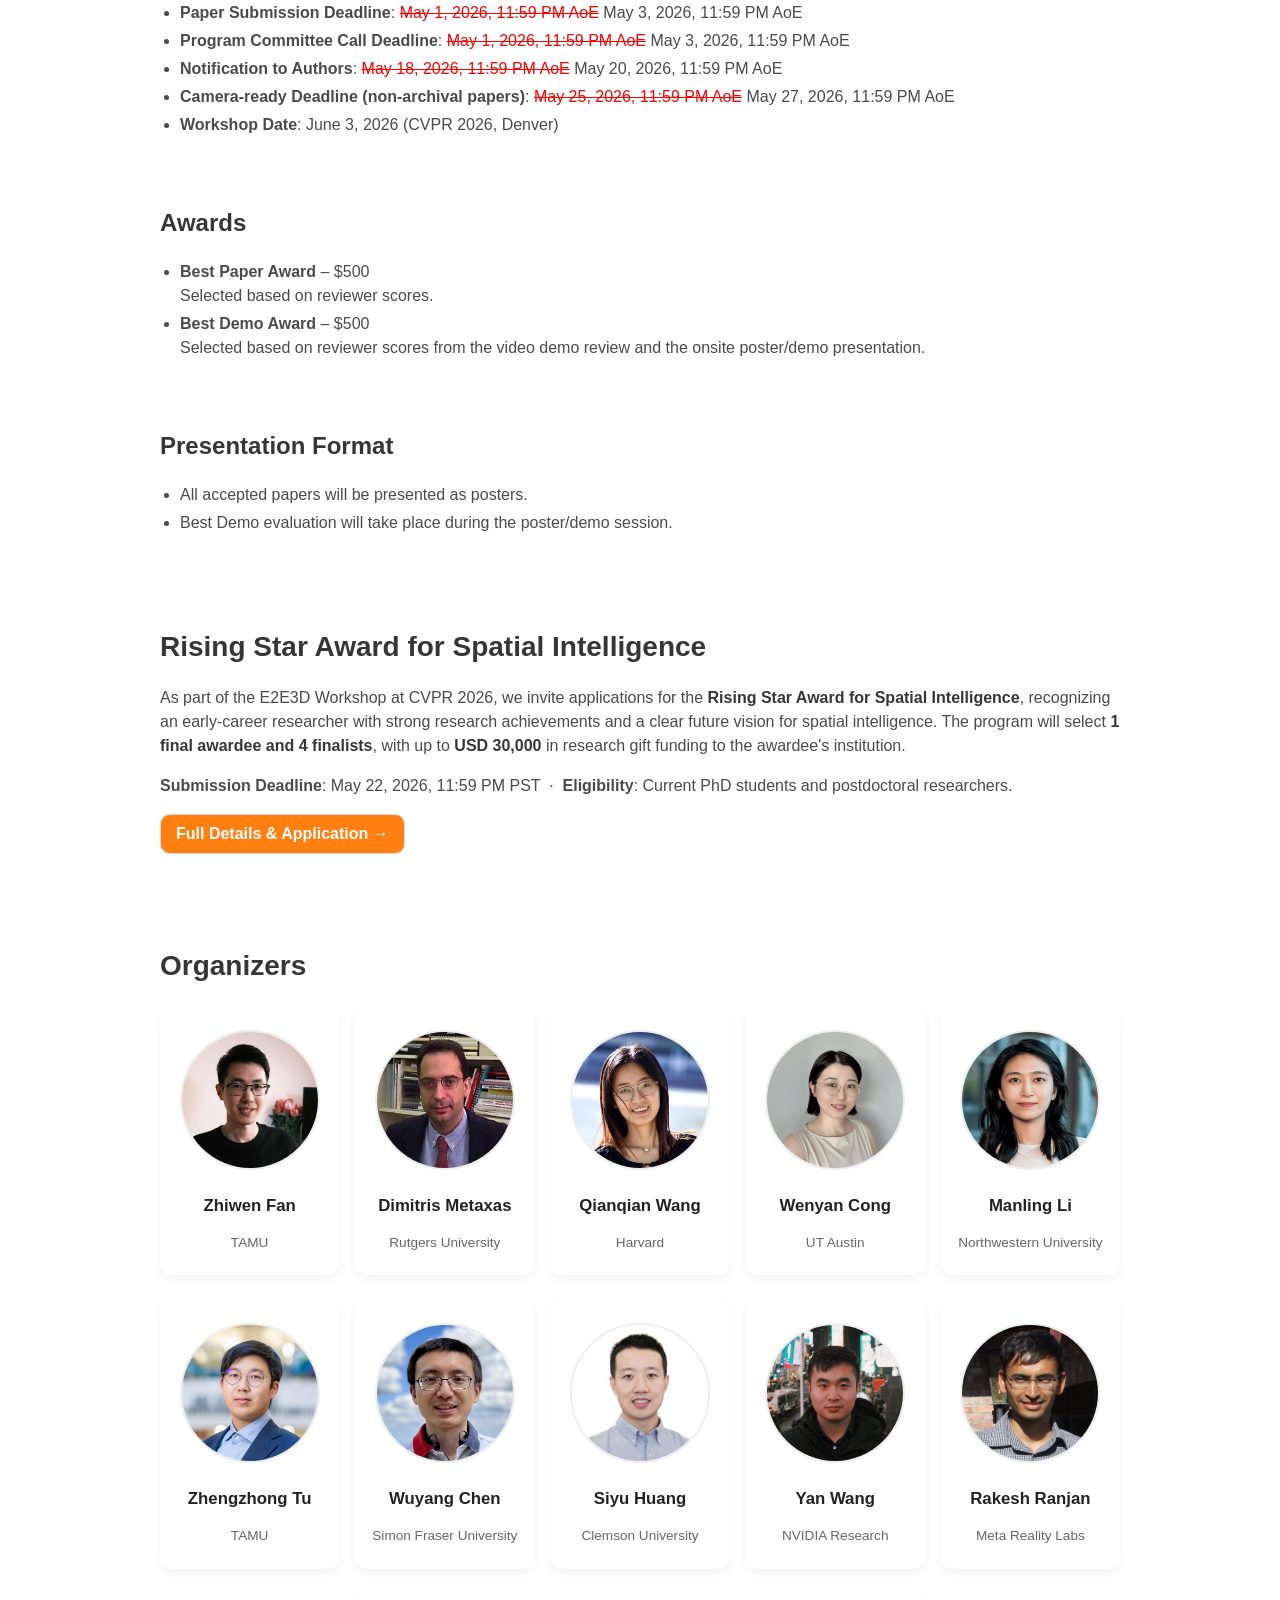
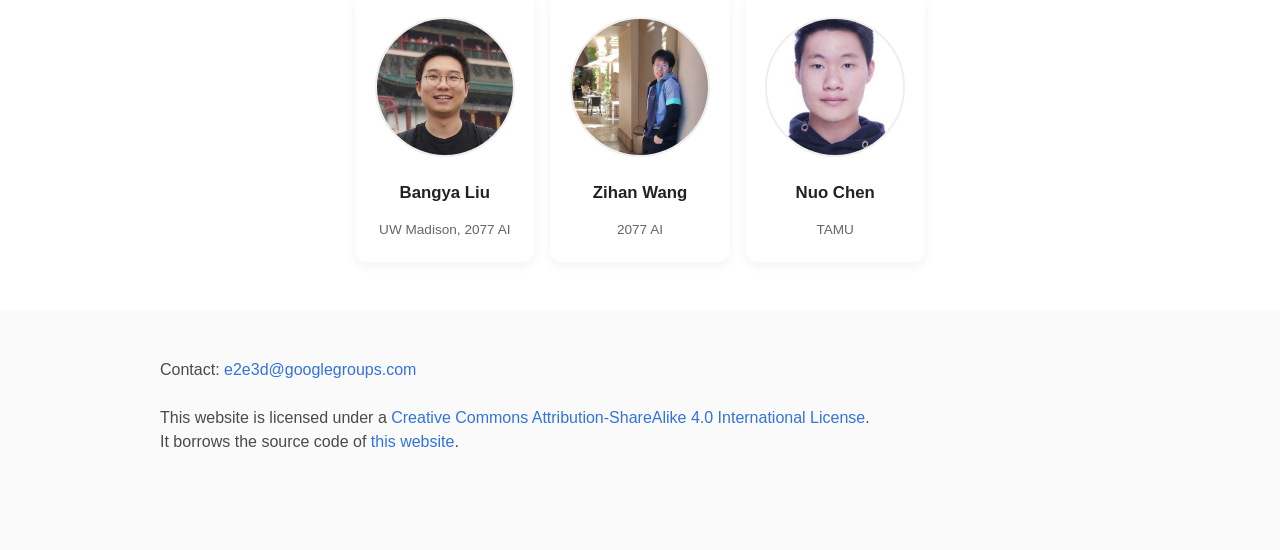
==== commit f052d866: "Add dedicated Rising Star Award page with embedded application form - New rising_star.html with Call" ====
--- a/index.html
+++ b/index.html
@@ -338,7 +338,13 @@
           <a href="#speakers" class="button">Speakers</a>
           <a href="#schedule" class="button">Schedule</a>
           <a href="#dates" class="button">Call for Papers</a>
-          <a href="#rising-star-award" class="button">Rising Star Award</a>
+          <span class="dropdown" style="margin-left: .25rem;">
+            <a class="button">Rising Star Award ▾</a>
+            <div class="dropdown-content box">
+              <p><a class="dropdown-item" href="#rising-star-award">Intro</a></p>
+              <p><a class="dropdown-item" href="./rising_star.html">Application</a></p>
+            </div>
+          </span>
           <!-- <a href="#papers" class="button">Accepted Papers</a> -->
           <a href="#organizers" class="button">Organizers</a>
         <!-- <a href="#reviewers" class="button">Program Committee</a> -->
@@ -765,64 +771,26 @@
 
 <section class="section" id="Rising-Star-Award">
   <div class="container is-max-desktop content">
-    <h2 class="title" id="rising-star-award">Rising Star Award in Spatial Foundation Models</h2>
+    <h2 class="title" id="rising-star-award">Rising Star Award for Spatial Intelligence</h2>
 
     <p>
-      We invite applications for the Rising Star Award in Spatial Foundation Models, organized as part of the E2E3D Workshop at CVPR 2026.
-      This award recognizes early-career researchers with strong research achievements and a compelling future vision in spatial foundation models.
-      The program will select 1 awardee and 4 finalists.
+      As part of the E2E3D Workshop at CVPR 2026, we invite applications for the
+      <strong>Rising Star Award for Spatial Intelligence</strong>, recognizing an early-career researcher
+      with strong research achievements and a clear future vision for spatial intelligence.
+      The program will select <strong>1 final awardee and 4 finalists</strong>, with up to
+      <strong>USD 30,000</strong> in research gift funding to the awardee's institution.
     </p>
 
-    <h3 class="title is-4">Eligibility</h3>
-    <p>Applicants must be either:</p>
-    <ul style="margin-left: 20px;">
-      <li>Postdoctoral researchers</li>
-      <li>Non-tenured assistant professors</li>
-    </ul>
     <p>
-      <b>Detailed instruction</b>:
-      <a href="https://drive.google.com/file/d/1WwgbGGMMdGpzr4Xj34lYK8P2IMsXeJiZ/view?usp=sharing" target="_blank">link</a>
+      <b>Submission Deadline</b>: May 22, 2026, 11:59 PM PST &nbsp;·&nbsp;
+      <b>Eligibility</b>: Current PhD students and postdoctoral researchers.
     </p>
 
-    <h3 class="title is-4">Required Materials</h3>
-    <ul style="margin-left: 20px;">
-      <li>1-page Research Achievement Summary</li>
-      <li>
-        1-page Research Vision Proposal, including:
-        <ul style="margin-left: 20px; margin-top: 0.5rem;">
-          <li>Abstract</li>
-          <li>Research Thrust</li>
-          <li>Broader Impact in Spatial Foundation Models</li>
-        </ul>
-      </li>
-    </ul>
-    <p><b>Submission Portal</b> will be released on May 6.</p>
-
-    <h3 class="title is-4">Example Topics</h3>
-    <p>Relevant areas include, but are not limited to:</p>
-    <ul style="margin-left: 20px;">
-      <li>3D reconstruction foundation models</li>
-      <li>Radiance fields and 3D representation learning</li>
-      <li>3D generation and editing</li>
-      <li>4D scene understanding and world models</li>
-      <li>3D vision-language models</li>
-      <li>Spatial intelligence and embodied AI</li>
-      <li>Scalable 3D data engines and evaluation</li>
-    </ul>
-
-    <h3 class="title is-4">Award</h3>
-    <ul style="margin-left: 20px;">
-      <li>1 final winner and 4 finalists will be selected</li>
-      <li>The final awardee will receive up to <strong>USD 30,000</strong> in research gift funding to the awardee's institution, subject to sponsor approval and institutional policies</li>
-      <li>No indirect cost is intended</li>
-    </ul>
-
-    <h3 class="title is-4">Timeline</h3>
-    <ul style="margin-left: 20px;">
-      <li><b>Proposal Submission Portal Open</b>: May 6, 2026</li>
-      <li><b>Proposal Submission Deadline</b>: May 22, 2026, 11:59 PM PST</li>
-      <li><b>Announcement of Awardee and Finalists</b>: May 31, 2026, 11:59 PM PST</li>
-    </ul>
+    <p>
+      <a class="button" href="./rising_star.html" style="background:#FF7F11;color:#fff;font-weight:600;">
+        Full Details &amp; Application →
+      </a>
+    </p>
   </div>
 </section>
 
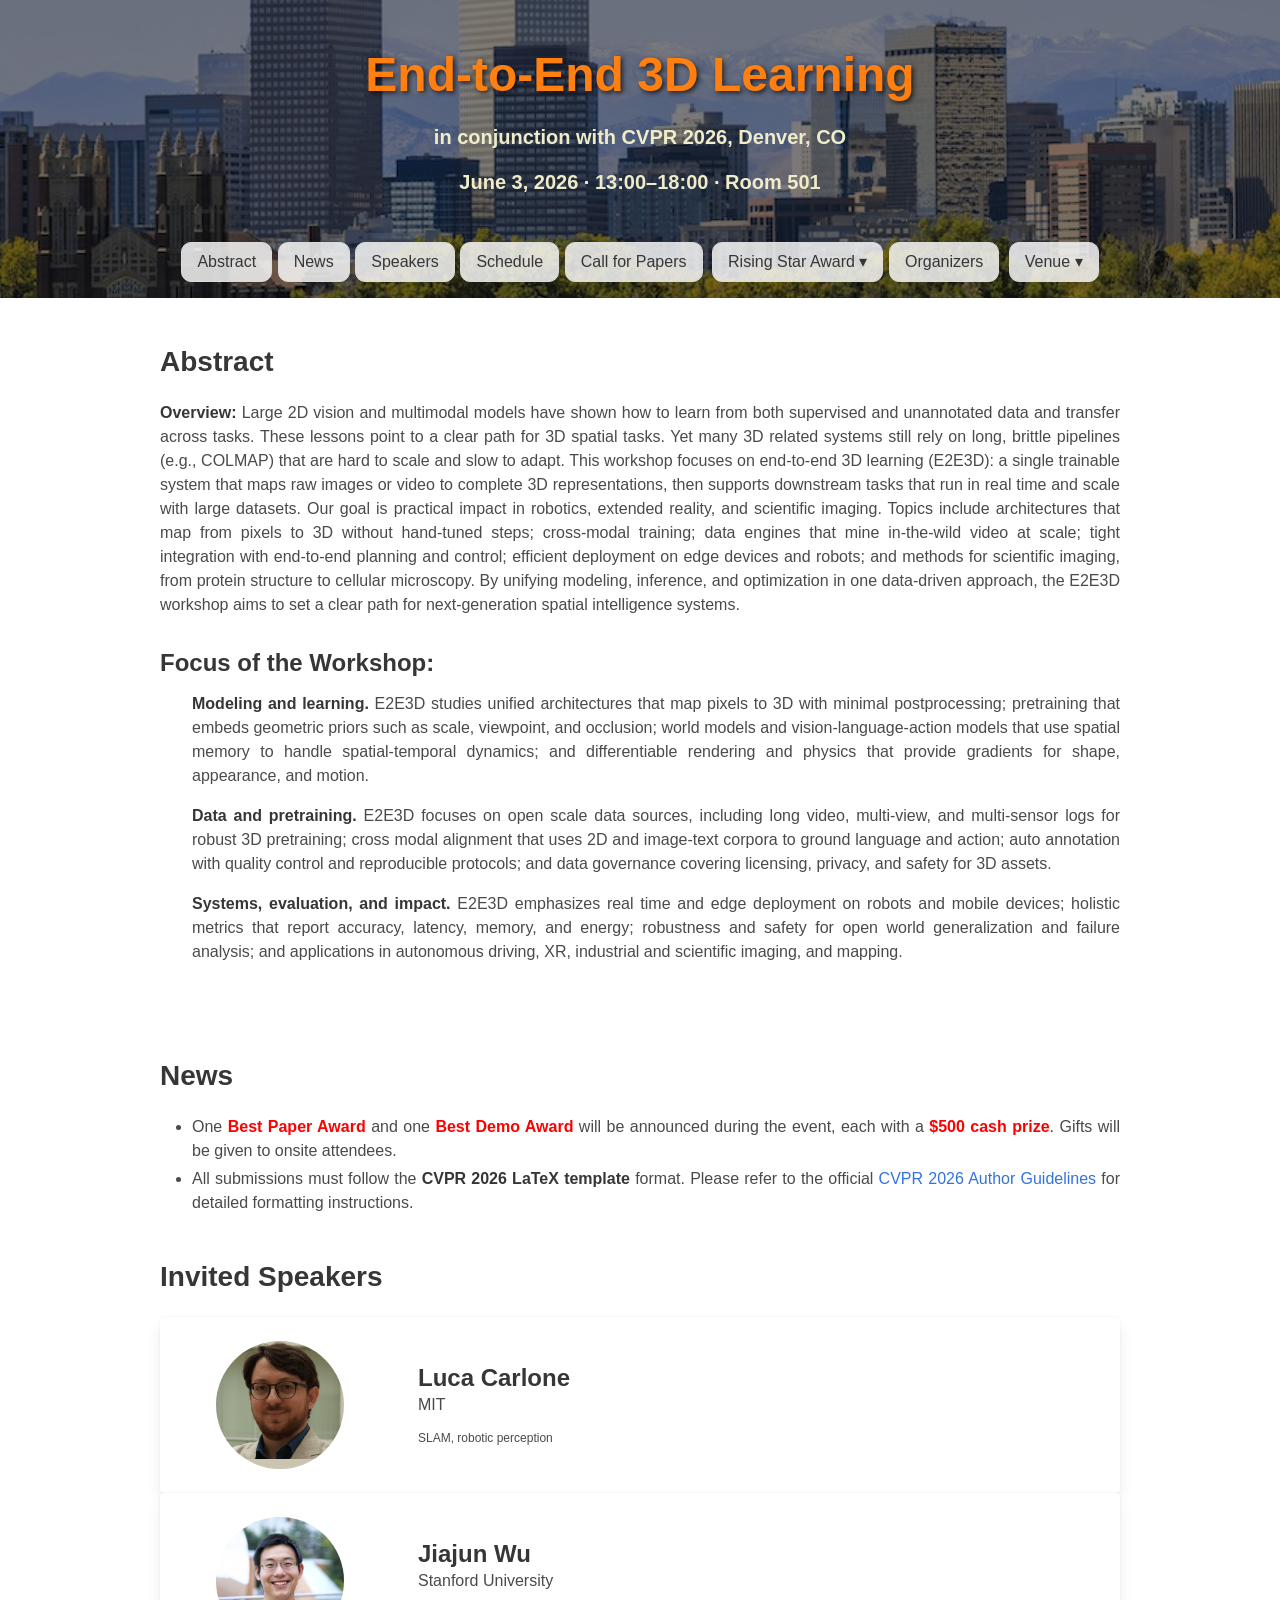
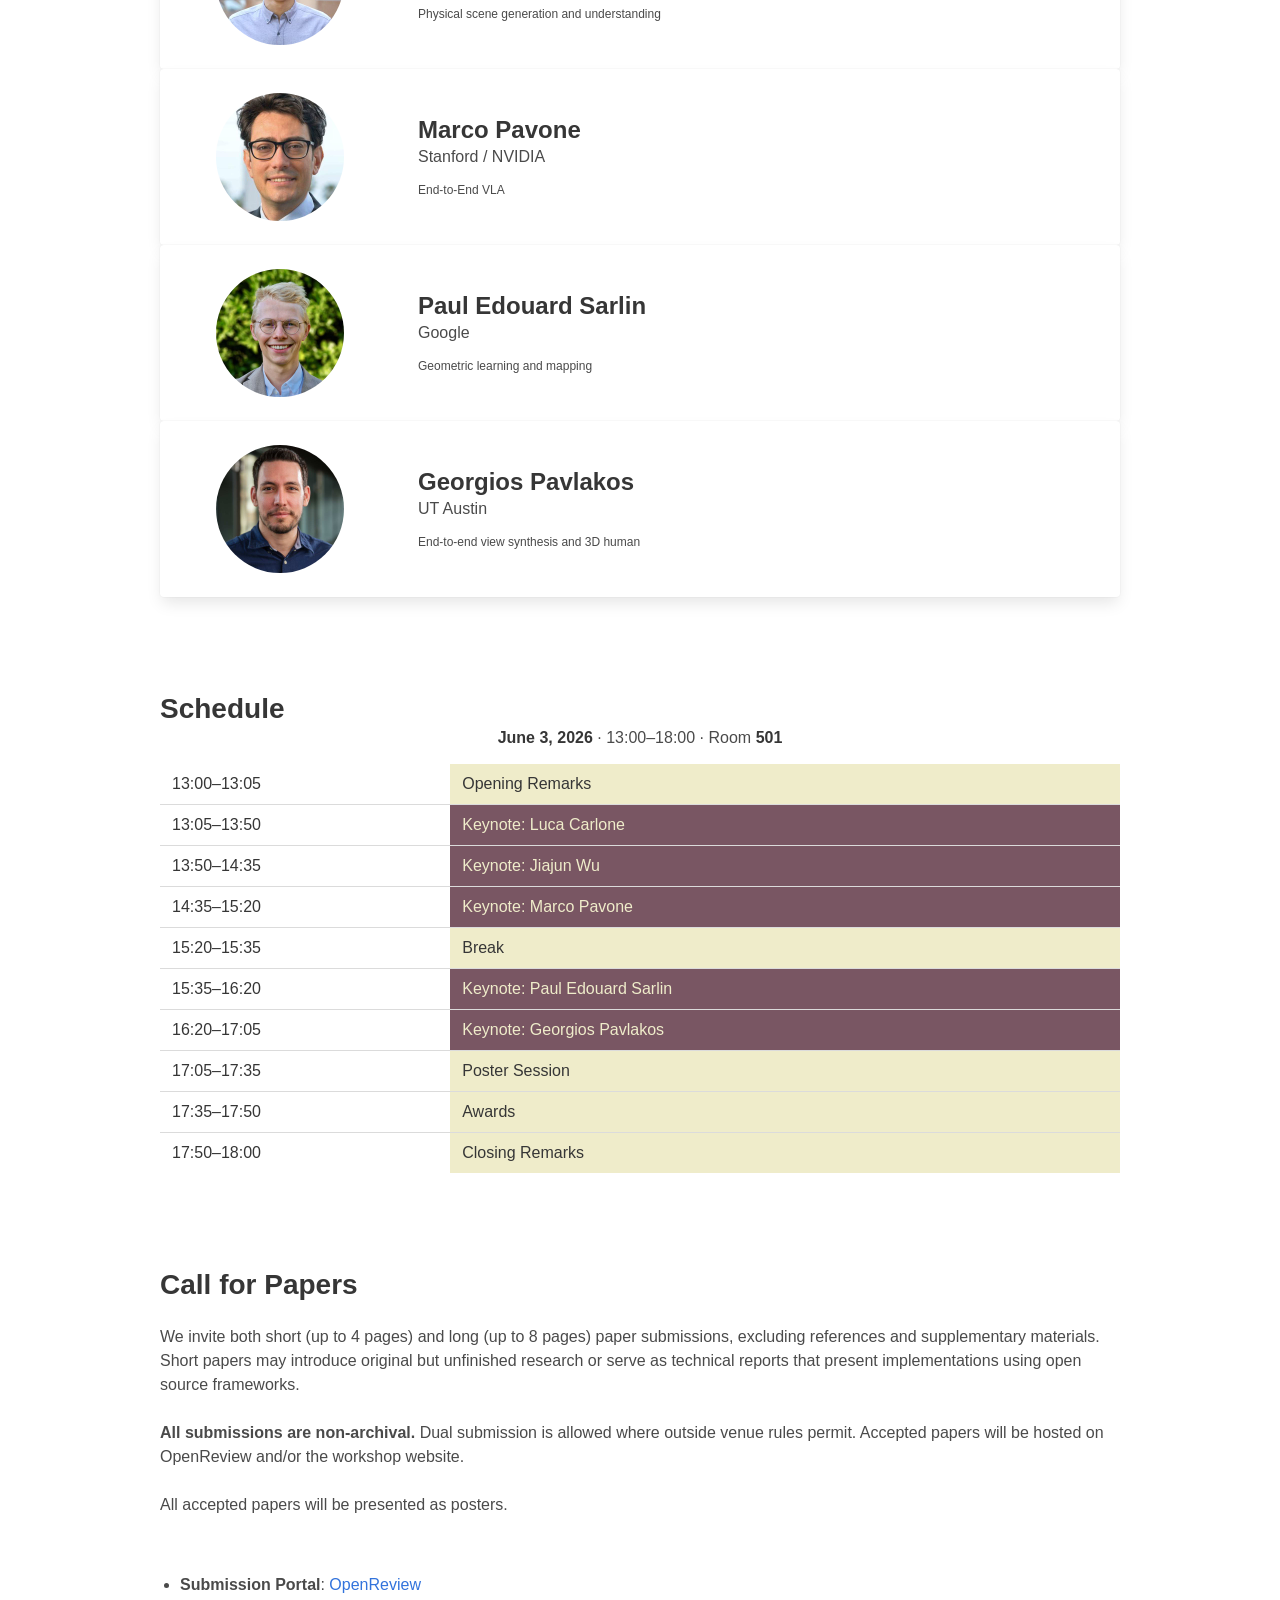
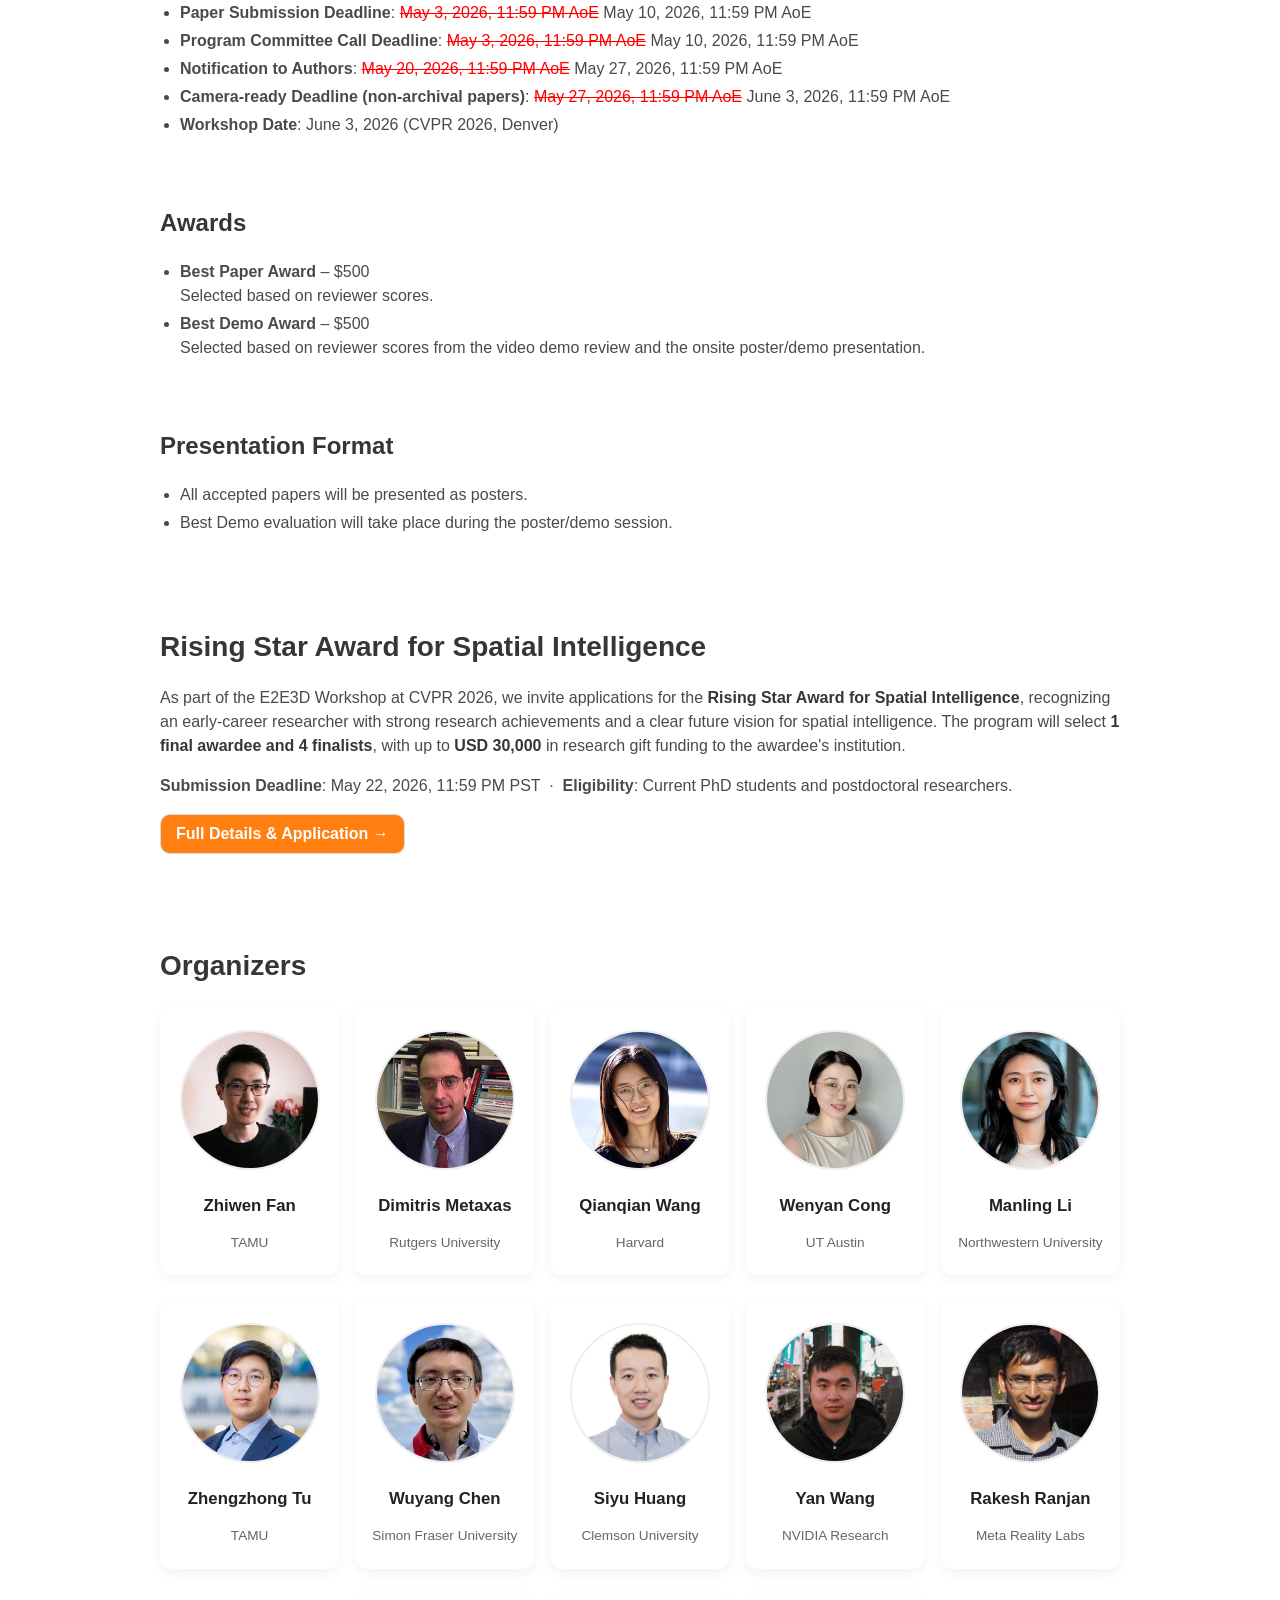
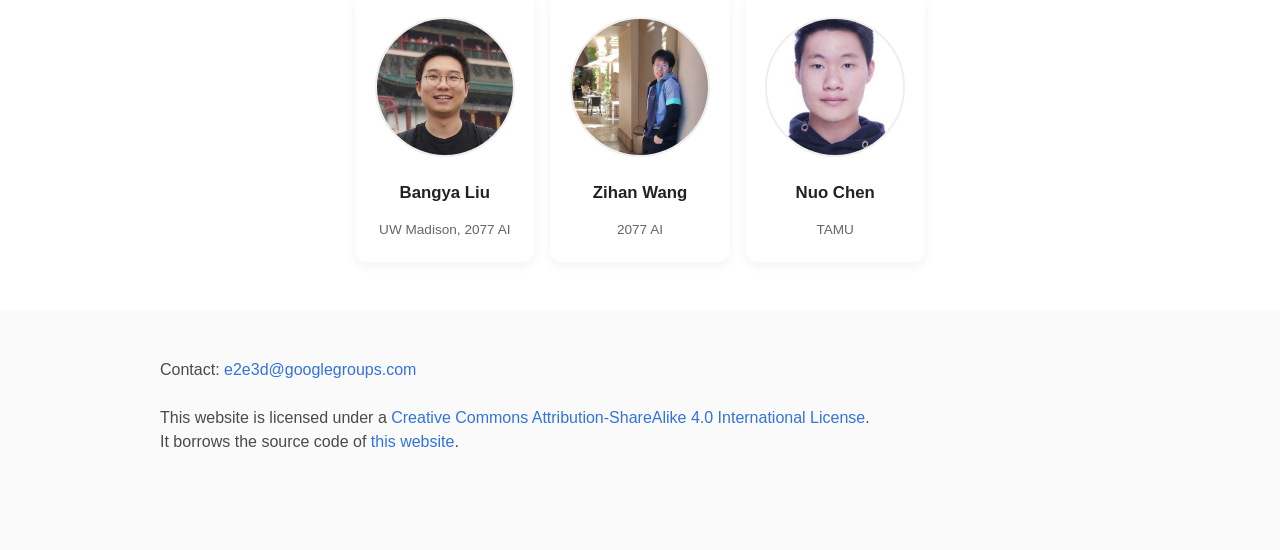
==== commit 68764052: "new time" ====
--- a/index.html
+++ b/index.html
@@ -732,10 +732,10 @@
         OpenReview
         </a>
       </li>
-      <li><b>Paper Submission Deadline</b>: <span style="color: red; text-decoration: line-through;">May 1, 2026, 11:59 PM AoE</span> May 3, 2026, 11:59 PM AoE</li>
-      <li><b>Program Committee Call Deadline</b>: <span style="color: red; text-decoration: line-through;">May 1, 2026, 11:59 PM AoE</span> May 3, 2026, 11:59 PM AoE</li>
-      <li><b>Notification to Authors</b>: <span style="color: red; text-decoration: line-through;">May 18, 2026, 11:59 PM AoE</span> May 20, 2026, 11:59 PM AoE</li>
-      <li><b>Camera-ready Deadline (non-archival papers)</b>: <span style="color: red; text-decoration: line-through;">May 25, 2026, 11:59 PM AoE</span> May 27, 2026, 11:59 PM AoE</li>
+      <li><b>Paper Submission Deadline</b>: <span style="color: red; text-decoration: line-through;">May 3, 2026, 11:59 PM AoE</span> May 10, 2026, 11:59 PM AoE</li>
+      <li><b>Program Committee Call Deadline</b>: <span style="color: red; text-decoration: line-through;">May 3, 2026, 11:59 PM AoE</span> May 10, 2026, 11:59 PM AoE</li>
+      <li><b>Notification to Authors</b>: <span style="color: red; text-decoration: line-through;">May 20, 2026, 11:59 PM AoE</span> May 27, 2026, 11:59 PM AoE</li>
+      <li><b>Camera-ready Deadline (non-archival papers)</b>: <span style="color: red; text-decoration: line-through;">May 27, 2026, 11:59 PM AoE</span> June 3, 2026, 11:59 PM AoE</li>
       <li><b>Workshop Date</b>: June 3, 2026 (CVPR 2026, Denver)</li>
     </ul>
 
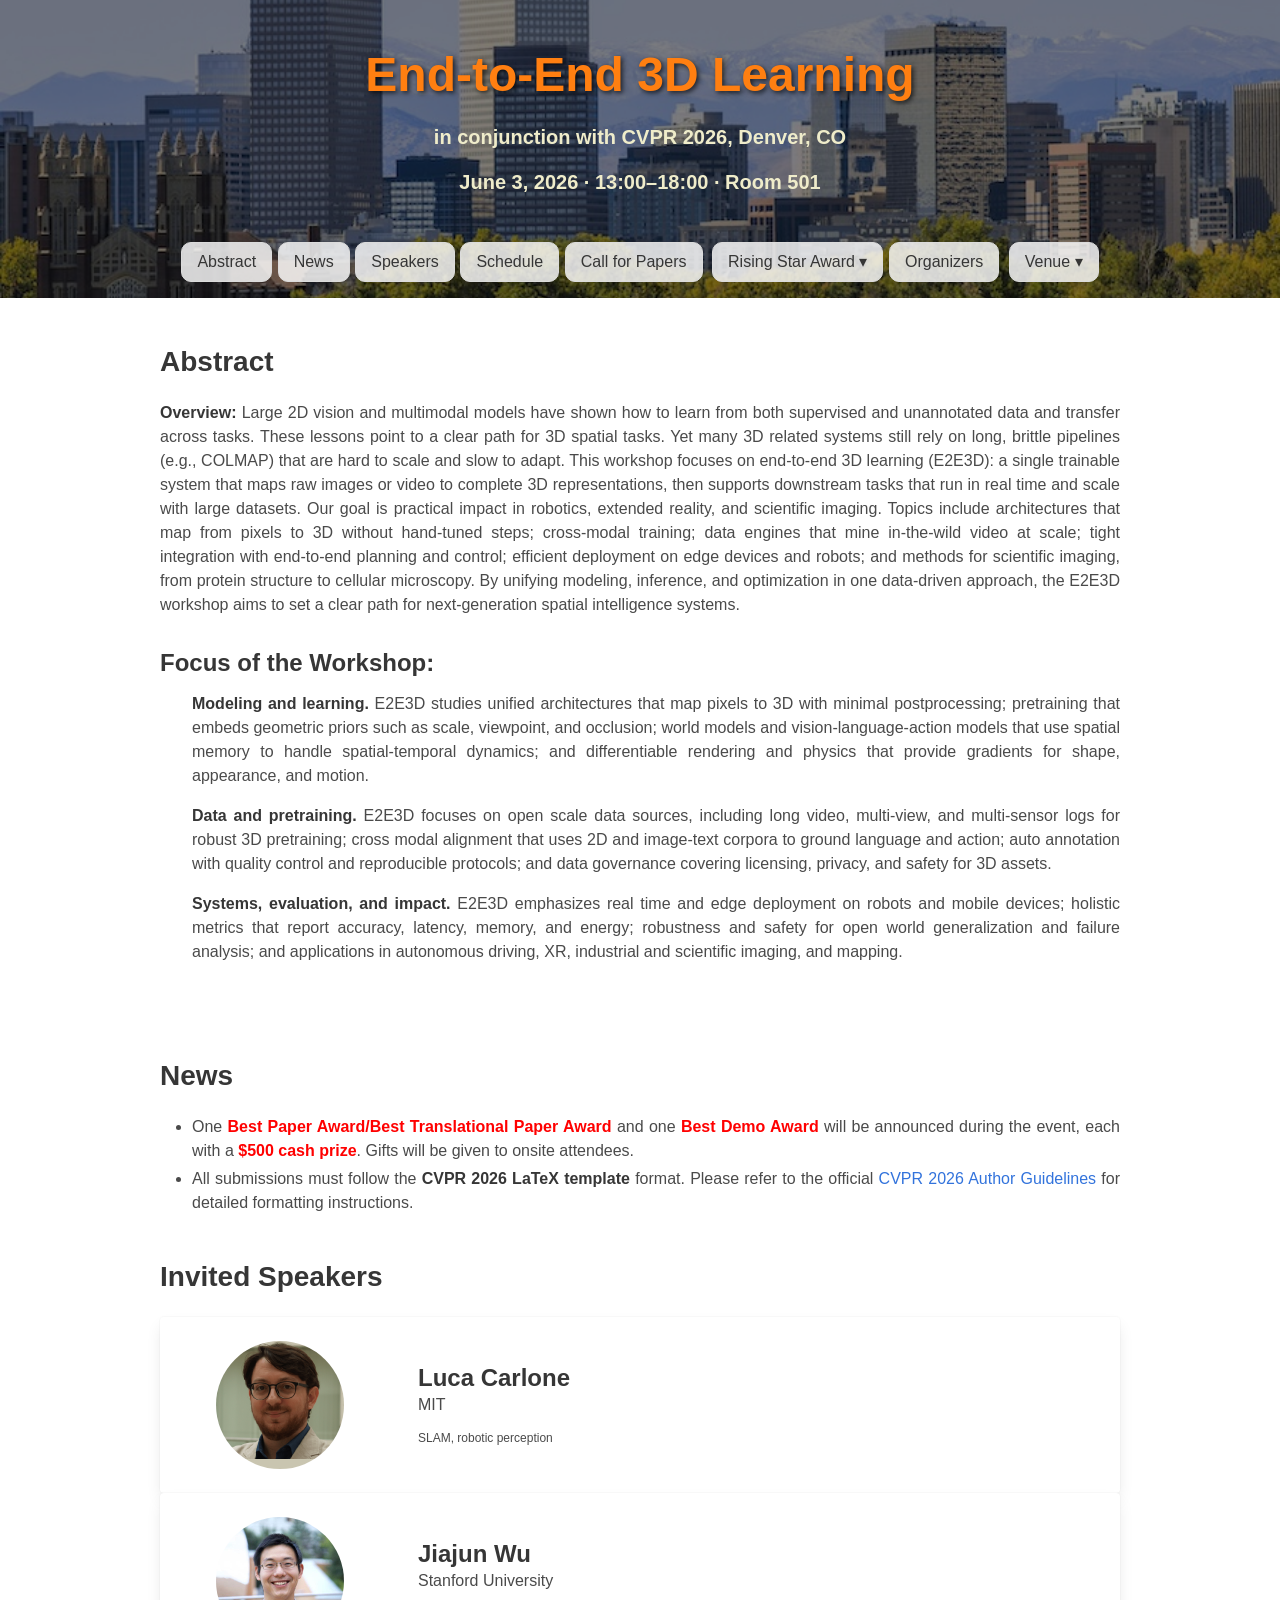
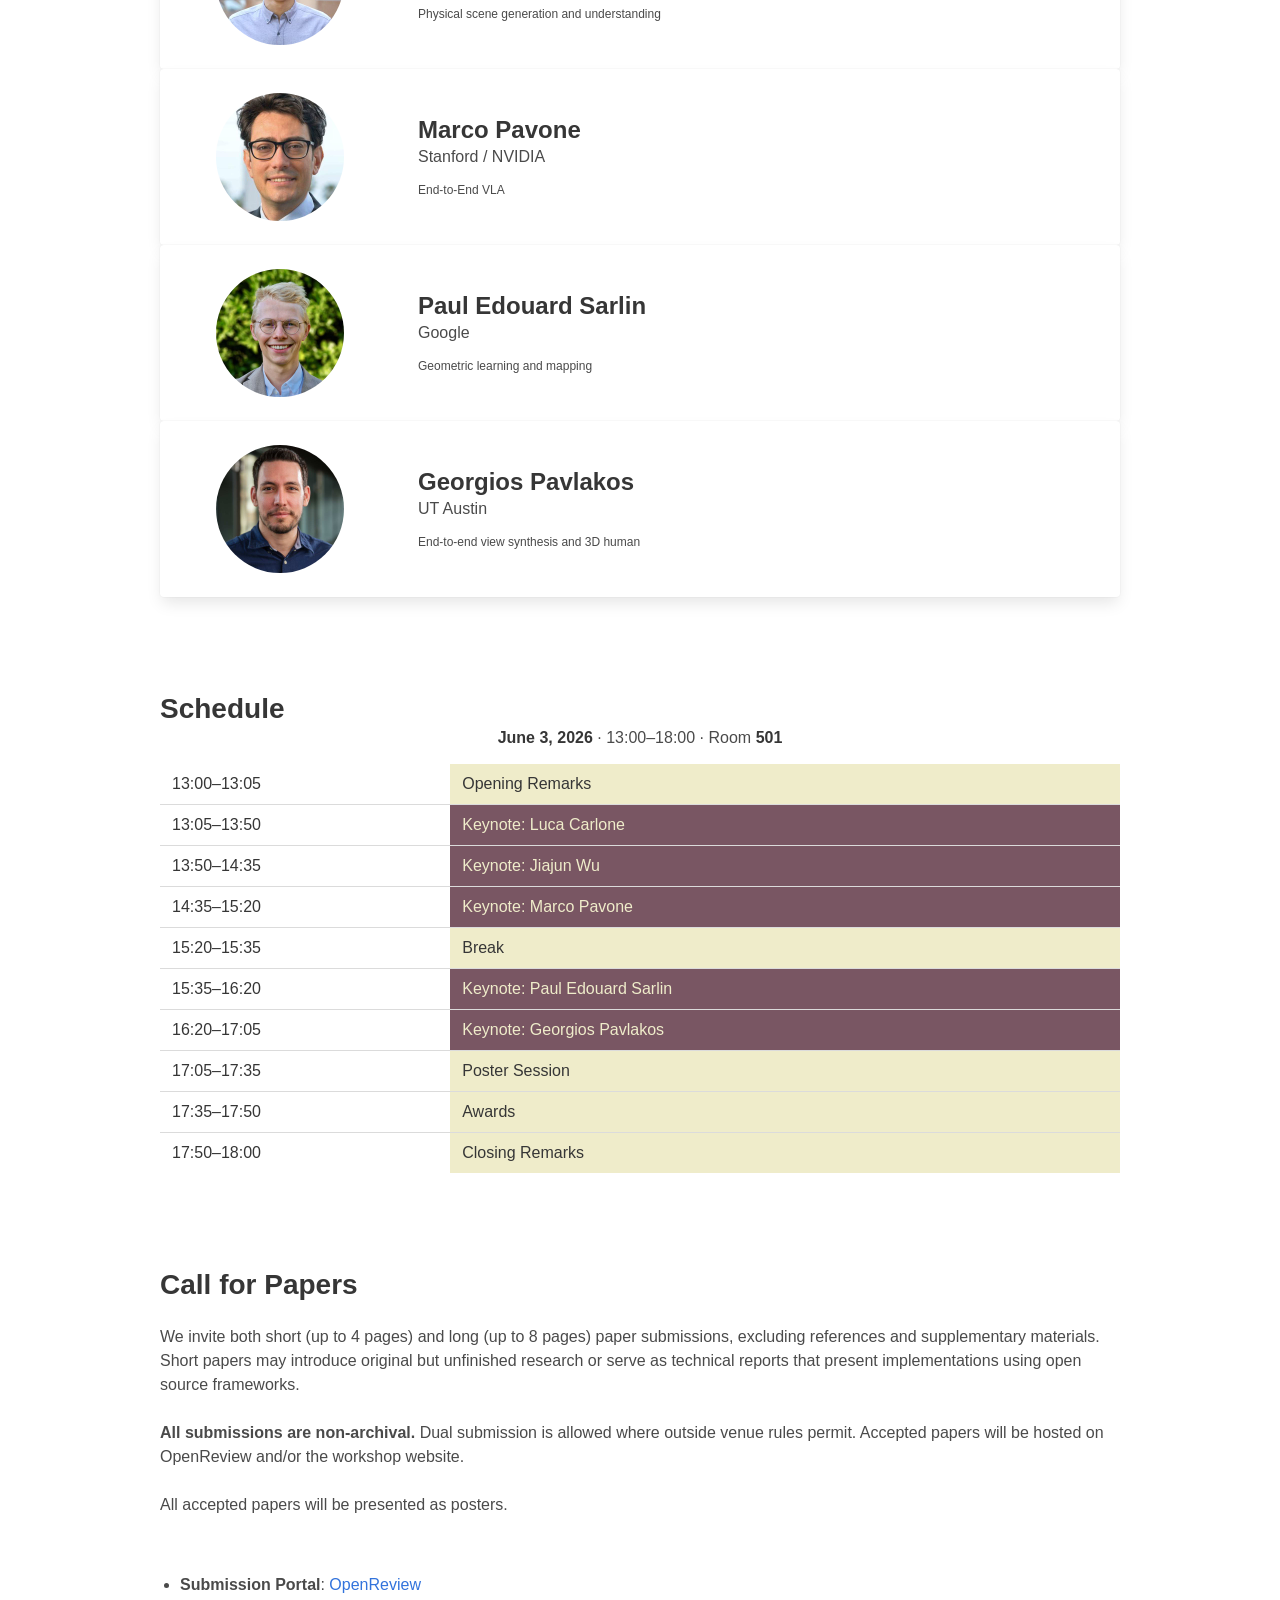
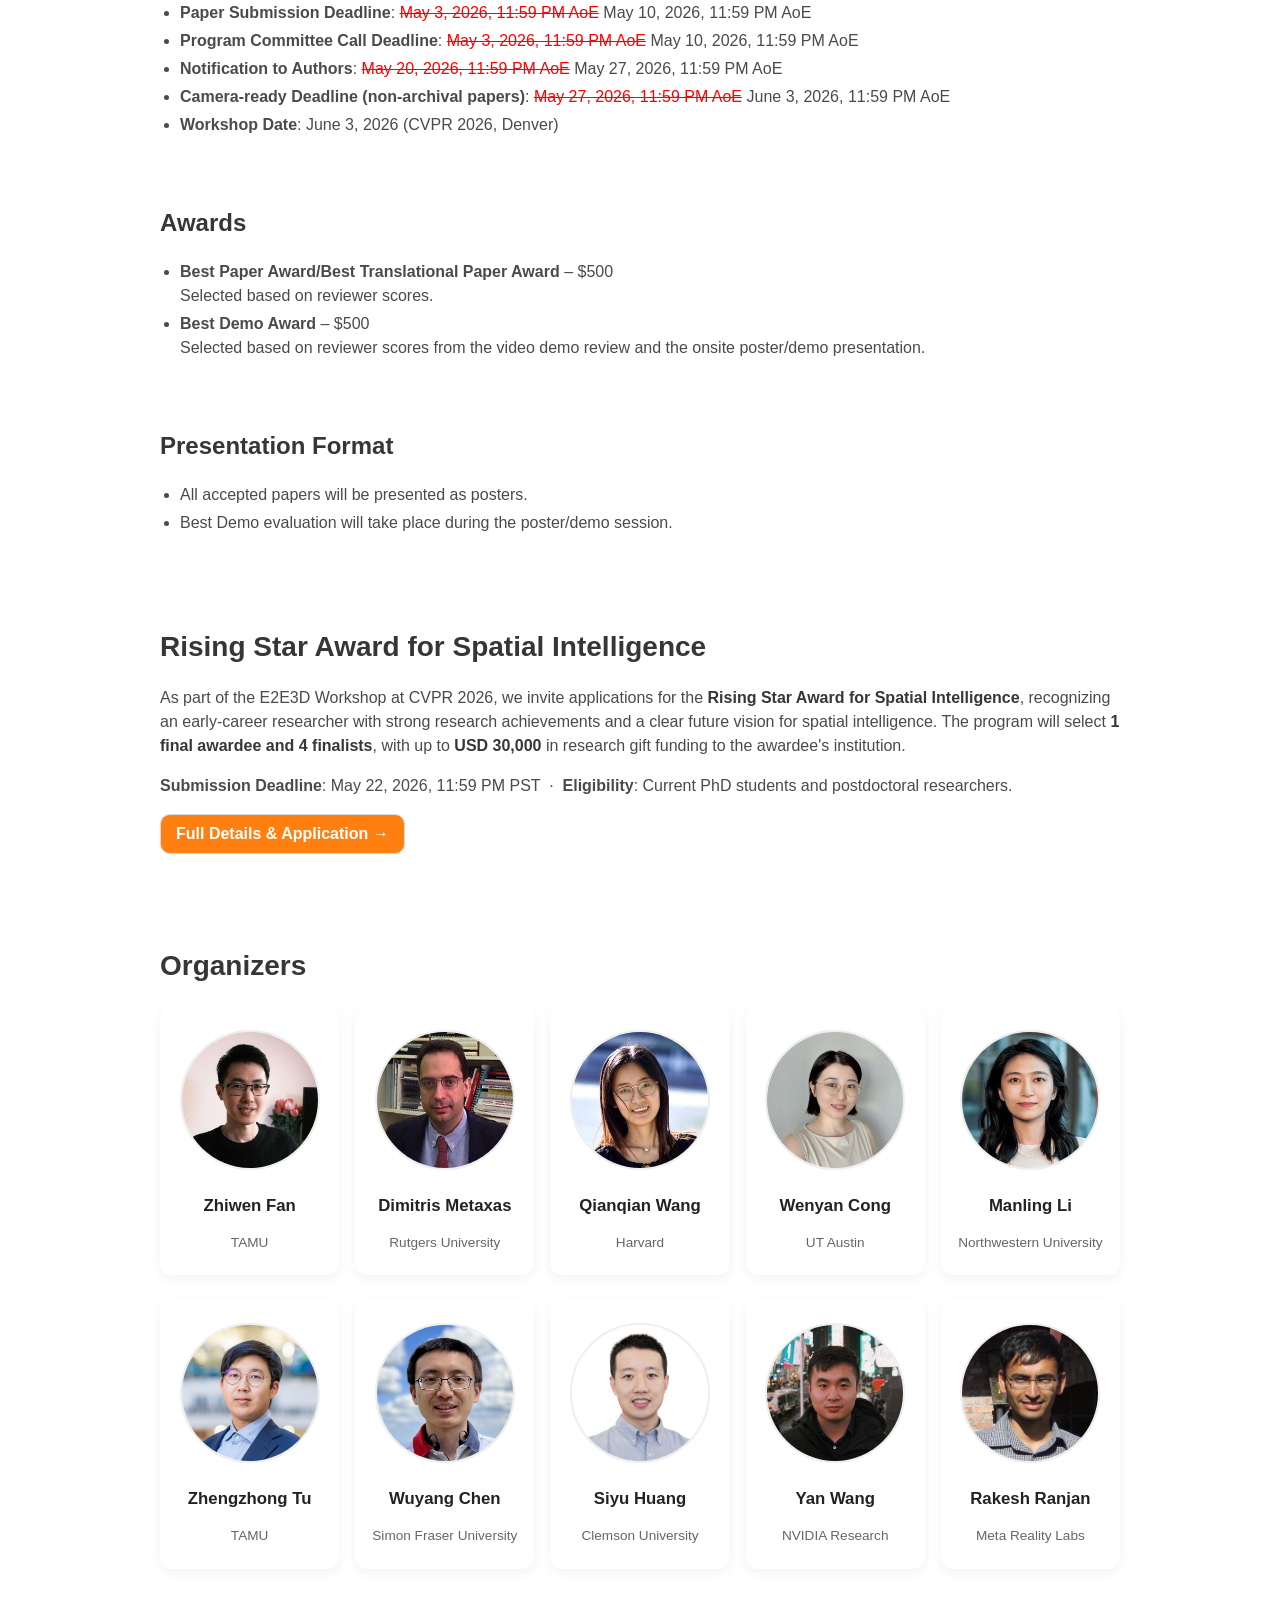
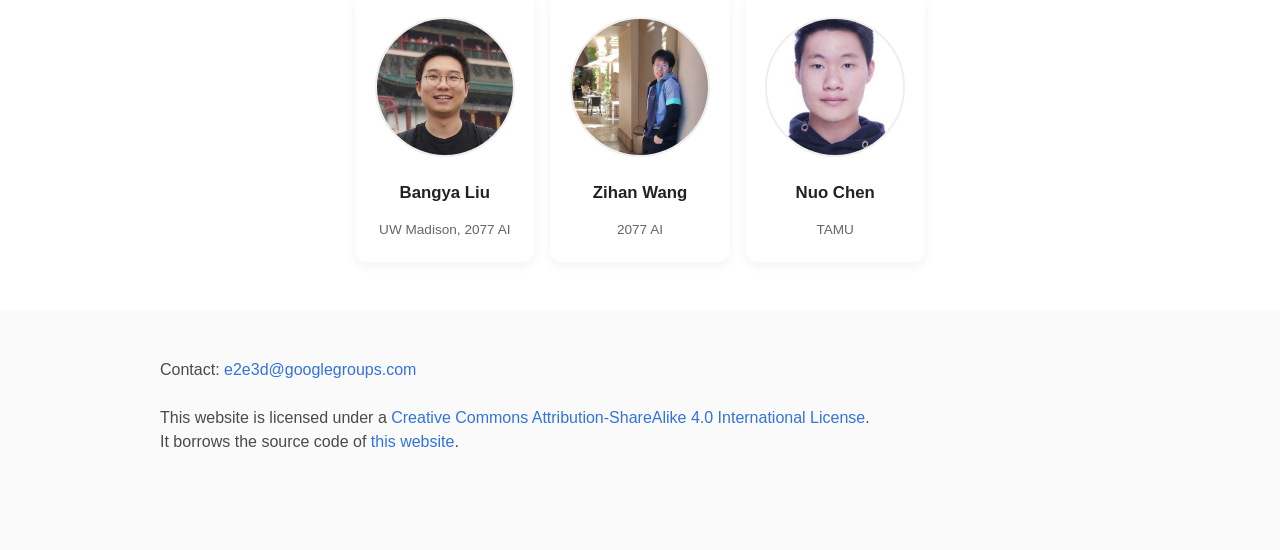
==== commit fcdce4c8: "update rewards" ====
--- a/index.html
+++ b/index.html
@@ -404,7 +404,7 @@
       <div class="content has-text-justified">
         <ul>
           <li>
-            One <strong style="color: red;">Best Paper Award</strong> and
+            One <strong style="color: red;">Best Paper Award/Best Translational Paper Award</strong> and
             one <strong style="color: red;">Best Demo Award</strong> will be announced during the event, each with a <strong style="color: red;">$500 cash prize</strong>.
             Gifts will be given to onsite attendees.
           </li>
@@ -745,7 +745,7 @@
 
     <ul style="margin-left: 20px;">
       <li>
-        <b>Best Paper Award</b> – $500  
+        <b>Best Paper Award/Best Translational Paper Award</b> – $500  
         <br>
         Selected based on reviewer scores.
       </li>
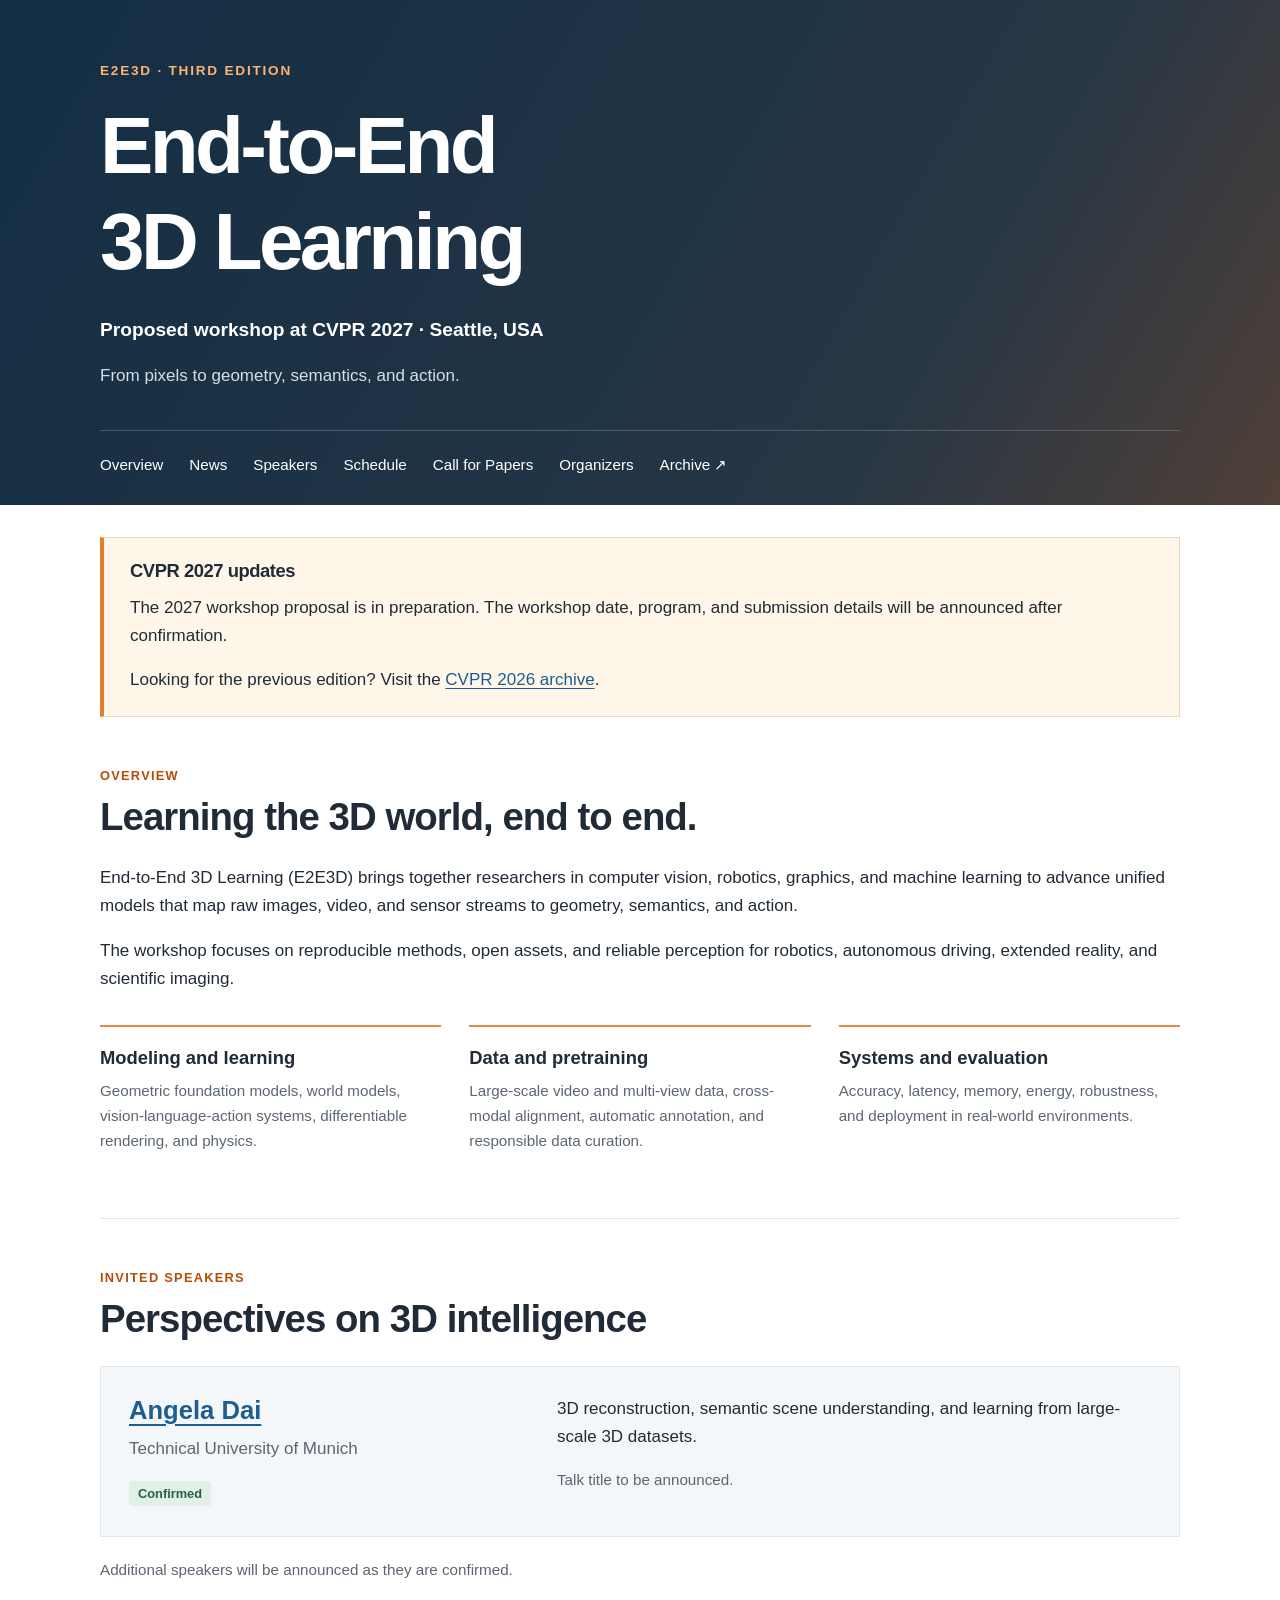
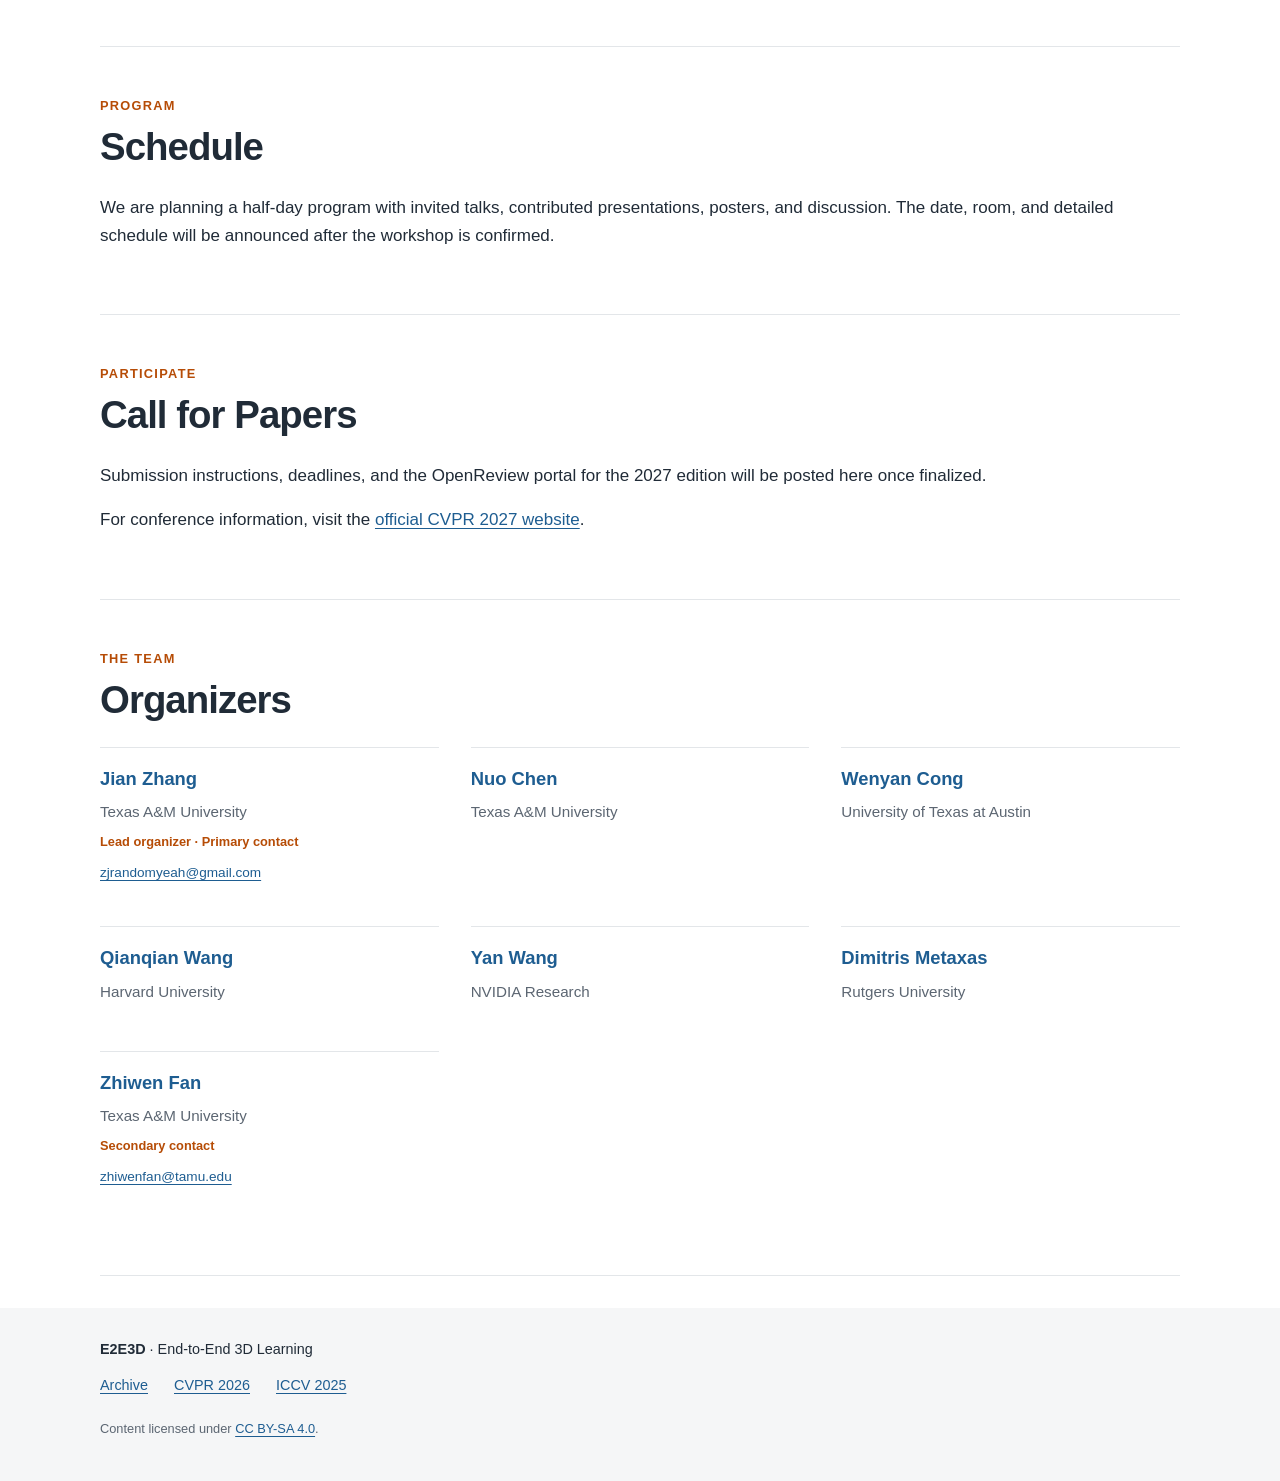
==== commit 8a938091: "Archive CVPR 2026 and make CVPR 2027 the current edition" ====
--- a/index.html
+++ b/index.html
@@ -1,1074 +1,16 @@
-<!DOCTYPE html>
-<!-- saved from url=(0033)https://3d-in-the-wild.github.io/ -->
-<html class="fontawesome-i2svg-active fontawesome-i2svg-complete"><head><meta http-equiv="Content-Type" content="text/html; charset=UTF-8">
-
-<meta name="description" content="End-to-End 3D Learning">
-<meta name="keywords" content="End-to-End 3D">
-<meta name="viewport" content="width=device-width, initial-scale=1">
-<title>End-to-End 3D Learning Workshop</title>
-
-<style type="text/css">svg:not(:root).svg-inline--fa{overflow:visible}.svg-inline--fa{display:inline-block;font-size:inherit;height:1em;overflow:visible;vertical-align:-.125em}.svg-inline--fa.fa-lg{vertical-align:-.225em}.svg-inline--fa.fa-w-1{width:.0625em}.svg-inline--fa.fa-w-2{width:.125em}.svg-inline--fa.fa-w-3{width:.1875em}.svg-inline--fa.fa-w-4{width:.25em}.svg-inline--fa.fa-w-5{width:.3125em}.svg-inline--fa.fa-w-6{width:.375em}.svg-inline--fa.fa-w-7{width:.4375em}.svg-inline--fa.fa-w-8{width:.5em}.svg-inline--fa.fa-w-9{width:.5625em}.svg-inline--fa.fa-w-10{width:.625em}.svg-inline--fa.fa-w-11{width:.6875em}.svg-inline--fa.fa-w-12{width:.75em}.svg-inline--fa.fa-w-13{width:.8125em}.svg-inline--fa.fa-w-14{width:.875em}.svg-inline--fa.fa-w-15{width:.9375em}.svg-inline--fa.fa-w-16{width:1em}.svg-inline--fa.fa-w-17{width:1.0625em}.svg-inline--fa.fa-w-18{width:1.125em}.svg-inline--fa.fa-w-19{width:1.1875em}.svg-inline--fa.fa-w-20{width:1.25em}.svg-inline--fa.fa-pull-left{margin-right:.3em;width:auto}.svg-inline--fa.fa-pull-right{margin-left:.3em;width:auto}.svg-inline--fa.fa-border{height:1.5em}.svg-inline--fa.fa-li{width:2em}.svg-inline--fa.fa-fw{width:1.25em}.fa-layers svg.svg-inline--fa{bottom:0;left:0;margin:auto;position:absolute;right:0;top:0}.fa-layers{display:inline-block;height:1em;position:relative;text-align:center;vertical-align:-.125em;width:1em}.fa-layers svg.svg-inline--fa{-webkit-transform-origin:center center;transform-origin:center center}.fa-layers-counter,.fa-layers-text{display:inline-block;position:absolute;text-align:center}.fa-layers-text{left:50%;top:50%;-webkit-transform:translate(-50%,-50%);transform:translate(-50%,-50%);-webkit-transform-origin:center center;transform-origin:center center}.fa-layers-counter{background-color:#ff253a;border-radius:1em;-webkit-box-sizing:border-box;box-sizing:border-box;color:#fff;height:1.5em;line-height:1;max-width:5em;min-width:1.5em;overflow:hidden;padding:.25em;right:0;text-overflow:ellipsis;top:0;-webkit-transform:scale(.25);transform:scale(.25);-webkit-transform-origin:top right;transform-origin:top right}.fa-layers-bottom-right{bottom:0;right:0;top:auto;-webkit-transform:scale(.25);transform:scale(.25);-webkit-transform-origin:bottom right;transform-origin:bottom right}.fa-layers-bottom-left{bottom:0;left:0;right:auto;top:auto;-webkit-transform:scale(.25);transform:scale(.25);-webkit-transform-origin:bottom left;transform-origin:bottom left}.fa-layers-top-right{right:0;top:0;-webkit-transform:scale(.25);transform:scale(.25);-webkit-transform-origin:top right;transform-origin:top right}.fa-layers-top-left{left:0;right:auto;top:0;-webkit-transform:scale(.25);transform:scale(.25);-webkit-transform-origin:top left;transform-origin:top left}.fa-lg{font-size:1.3333333333em;line-height:.75em;vertical-align:-.0667em}.fa-xs{font-size:.75em}.fa-sm{font-size:.875em}.fa-1x{font-size:1em}.fa-2x{font-size:2em}.fa-3x{font-size:3em}.fa-4x{font-size:4em}.fa-5x{font-size:5em}.fa-6x{font-size:6em}.fa-7x{font-size:7em}.fa-8x{font-size:8em}.fa-9x{font-size:9em}.fa-10x{font-size:10em}.fa-fw{text-align:center;width:1.25em}.fa-ul{list-style-type:none;margin-left:2.5em;padding-left:0}.fa-ul>li{position:relative}.fa-li{left:-2em;position:absolute;text-align:center;width:2em;line-height:inherit}.fa-border{border:solid .08em #eee;border-radius:.1em;padding:.2em .25em .15em}.fa-pull-left{float:left}.fa-pull-right{float:right}.fa.fa-pull-left,.fab.fa-pull-left,.fal.fa-pull-left,.far.fa-pull-left,.fas.fa-pull-left{margin-right:.3em}.fa.fa-pull-right,.fab.fa-pull-right,.fal.fa-pull-right,.far.fa-pull-right,.fas.fa-pull-right{margin-left:.3em}.fa-spin{-webkit-animation:fa-spin 2s infinite linear;animation:fa-spin 2s infinite linear}.fa-pulse{-webkit-animation:fa-spin 1s infinite steps(8);animation:fa-spin 1s infinite steps(8)}@-webkit-keyframes fa-spin{0%{-webkit-transform:rotate(0);transform:rotate(0)}100%{-webkit-transform:rotate(360deg);transform:rotate(360deg)}}@keyframes fa-spin{0%{-webkit-transform:rotate(0);transform:rotate(0)}100%{-webkit-transform:rotate(360deg);transform:rotate(360deg)}}.fa-rotate-90{-webkit-transform:rotate(90deg);transform:rotate(90deg)}.fa-rotate-180{-webkit-transform:rotate(180deg);transform:rotate(180deg)}.fa-rotate-270{-webkit-transform:rotate(270deg);transform:rotate(270deg)}.fa-flip-horizontal{-webkit-transform:scale(-1,1);transform:scale(-1,1)}.fa-flip-vertical{-webkit-transform:scale(1,-1);transform:scale(1,-1)}.fa-flip-both,.fa-flip-horizontal.fa-flip-vertical{-webkit-transform:scale(-1,-1);transform:scale(-1,-1)}:root .fa-flip-both,:root .fa-flip-horizontal,:root .fa-flip-vertical,:root .fa-rotate-180,:root .fa-rotate-270,:root .fa-rotate-90{-webkit-filter:none;filter:none}.fa-stack{display:inline-block;height:2em;position:relative;width:2.5em}.fa-stack-1x,.fa-stack-2x{bottom:0;left:0;margin:auto;position:absolute;right:0;top:0}.svg-inline--fa.fa-stack-1x{height:1em;width:1.25em}.svg-inline--fa.fa-stack-2x{height:2em;width:2.5em}.fa-inverse{color:#fff}.sr-only{border:0;clip:rect(0,0,0,0);height:1px;margin:-1px;overflow:hidden;padding:0;position:absolute;width:1px}.sr-only-focusable:active,.sr-only-focusable:focus{clip:auto;height:auto;margin:0;overflow:visible;position:static;width:auto}.svg-inline--fa .fa-primary{fill:var(--fa-primary-color,currentColor);opacity:1;opacity:var(--fa-primary-opacity,1)}.svg-inline--fa .fa-secondary{fill:var(--fa-secondary-color,currentColor);opacity:.4;opacity:var(--fa-secondary-opacity,.4)}.svg-inline--fa.fa-swap-opacity .fa-primary{opacity:.4;opacity:var(--fa-secondary-opacity,.4)}.svg-inline--fa.fa-swap-opacity .fa-secondary{opacity:1;opacity:var(--fa-primary-opacity,1)}.svg-inline--fa mask .fa-primary,.svg-inline--fa mask .fa-secondary{fill:#000}.fad.fa-inverse{color:#fff}</style><style type="text/css">svg:not(:root).svg-inline--fa{overflow:visible}.svg-inline--fa{display:inline-block;font-size:inherit;height:1em;overflow:visible;vertical-align:-.125em}.svg-inline--fa.fa-lg{vertical-align:-.225em}.svg-inline--fa.fa-w-1{width:.0625em}.svg-inline--fa.fa-w-2{width:.125em}.svg-inline--fa.fa-w-3{width:.1875em}.svg-inline--fa.fa-w-4{width:.25em}.svg-inline--fa.fa-w-5{width:.3125em}.svg-inline--fa.fa-w-6{width:.375em}.svg-inline--fa.fa-w-7{width:.4375em}.svg-inline--fa.fa-w-8{width:.5em}.svg-inline--fa.fa-w-9{width:.5625em}.svg-inline--fa.fa-w-10{width:.625em}.svg-inline--fa.fa-w-11{width:.6875em}.svg-inline--fa.fa-w-12{width:.75em}.svg-inline--fa.fa-w-13{width:.8125em}.svg-inline--fa.fa-w-14{width:.875em}.svg-inline--fa.fa-w-15{width:.9375em}.svg-inline--fa.fa-w-16{width:1em}.svg-inline--fa.fa-w-17{width:1.0625em}.svg-inline--fa.fa-w-18{width:1.125em}.svg-inline--fa.fa-w-19{width:1.1875em}.svg-inline--fa.fa-w-20{width:1.25em}.svg-inline--fa.fa-pull-left{margin-right:.3em;width:auto}.svg-inline--fa.fa-pull-right{margin-left:.3em;width:auto}.svg-inline--fa.fa-border{height:1.5em}.svg-inline--fa.fa-li{width:2em}.svg-inline--fa.fa-fw{width:1.25em}.fa-layers svg.svg-inline--fa{bottom:0;left:0;margin:auto;position:absolute;right:0;top:0}.fa-layers{display:inline-block;height:1em;position:relative;text-align:center;vertical-align:-.125em;width:1em}.fa-layers svg.svg-inline--fa{-webkit-transform-origin:center center;transform-origin:center center}.fa-layers-counter,.fa-layers-text{display:inline-block;position:absolute;text-align:center}.fa-layers-text{left:50%;top:50%;-webkit-transform:translate(-50%,-50%);transform:translate(-50%,-50%);-webkit-transform-origin:center center;transform-origin:center center}.fa-layers-counter{background-color:#ff253a;border-radius:1em;-webkit-box-sizing:border-box;box-sizing:border-box;color:#fff;height:1.5em;line-height:1;max-width:5em;min-width:1.5em;overflow:hidden;padding:.25em;right:0;text-overflow:ellipsis;top:0;-webkit-transform:scale(.25);transform:scale(.25);-webkit-transform-origin:top right;transform-origin:top right}.fa-layers-bottom-right{bottom:0;right:0;top:auto;-webkit-transform:scale(.25);transform:scale(.25);-webkit-transform-origin:bottom right;transform-origin:bottom right}.fa-layers-bottom-left{bottom:0;left:0;right:auto;top:auto;-webkit-transform:scale(.25);transform:scale(.25);-webkit-transform-origin:bottom left;transform-origin:bottom left}.fa-layers-top-right{right:0;top:0;-webkit-transform:scale(.25);transform:scale(.25);-webkit-transform-origin:top right;transform-origin:top right}.fa-layers-top-left{left:0;right:auto;top:0;-webkit-transform:scale(.25);transform:scale(.25);-webkit-transform-origin:top left;transform-origin:top left}.fa-lg{font-size:1.3333333333em;line-height:.75em;vertical-align:-.0667em}.fa-xs{font-size:.75em}.fa-sm{font-size:.875em}.fa-1x{font-size:1em}.fa-2x{font-size:2em}.fa-3x{font-size:3em}.fa-4x{font-size:4em}.fa-5x{font-size:5em}.fa-6x{font-size:6em}.fa-7x{font-size:7em}.fa-8x{font-size:8em}.fa-9x{font-size:9em}.fa-10x{font-size:10em}.fa-fw{text-align:center;width:1.25em}.fa-ul{list-style-type:none;margin-left:2.5em;padding-left:0}.fa-ul>li{position:relative}.fa-li{left:-2em;position:absolute;text-align:center;width:2em;line-height:inherit}.fa-border{border:solid .08em #eee;border-radius:.1em;padding:.2em .25em .15em}.fa-pull-left{float:left}.fa-pull-right{float:right}.fa.fa-pull-left,.fab.fa-pull-left,.fal.fa-pull-left,.far.fa-pull-left,.fas.fa-pull-left{margin-right:.3em}.fa.fa-pull-right,.fab.fa-pull-right,.fal.fa-pull-right,.far.fa-pull-right,.fas.fa-pull-right{margin-left:.3em}.fa-spin{-webkit-animation:fa-spin 2s infinite linear;animation:fa-spin 2s infinite linear}.fa-pulse{-webkit-animation:fa-spin 1s infinite steps(8);animation:fa-spin 1s infinite steps(8)}@-webkit-keyframes fa-spin{0%{-webkit-transform:rotate(0);transform:rotate(0)}100%{-webkit-transform:rotate(360deg);transform:rotate(360deg)}}@keyframes fa-spin{0%{-webkit-transform:rotate(0);transform:rotate(0)}100%{-webkit-transform:rotate(360deg);transform:rotate(360deg)}}.fa-rotate-90{-webkit-transform:rotate(90deg);transform:rotate(90deg)}.fa-rotate-180{-webkit-transform:rotate(180deg);transform:rotate(180deg)}.fa-rotate-270{-webkit-transform:rotate(270deg);transform:rotate(270deg)}.fa-flip-horizontal{-webkit-transform:scale(-1,1);transform:scale(-1,1)}.fa-flip-vertical{-webkit-transform:scale(1,-1);transform:scale(1,-1)}.fa-flip-both,.fa-flip-horizontal.fa-flip-vertical{-webkit-transform:scale(-1,-1);transform:scale(-1,-1)}:root .fa-flip-both,:root .fa-flip-horizontal,:root .fa-flip-vertical,:root .fa-rotate-180,:root .fa-rotate-270,:root .fa-rotate-90{-webkit-filter:none;filter:none}.fa-stack{display:inline-block;height:2em;position:relative;width:2.5em}.fa-stack-1x,.fa-stack-2x{bottom:0;left:0;margin:auto;position:absolute;right:0;top:0}.svg-inline--fa.fa-stack-1x{height:1em;width:1.25em}.svg-inline--fa.fa-stack-2x{height:2em;width:2.5em}.fa-inverse{color:#fff}.sr-only{border:0;clip:rect(0,0,0,0);height:1px;margin:-1px;overflow:hidden;padding:0;position:absolute;width:1px}.sr-only-focusable:active,.sr-only-focusable:focus{clip:auto;height:auto;margin:0;overflow:visible;position:static;width:auto}.svg-inline--fa .fa-primary{fill:var(--fa-primary-color,currentColor);opacity:1;opacity:var(--fa-primary-opacity,1)}.svg-inline--fa .fa-secondary{fill:var(--fa-secondary-color,currentColor);opacity:.4;opacity:var(--fa-secondary-opacity,.4)}.svg-inline--fa.fa-swap-opacity .fa-primary{opacity:.4;opacity:var(--fa-secondary-opacity,.4)}.svg-inline--fa.fa-swap-opacity .fa-secondary{opacity:1;opacity:var(--fa-primary-opacity,1)}.svg-inline--fa mask .fa-primary,.svg-inline--fa mask .fa-secondary{fill:#000}.fad.fa-inverse{color:#fff}</style><link href="./data/css" rel="stylesheet">
-
-<link rel="stylesheet" href="./data/bulma.min.css">
-<link rel="stylesheet" href="./data/fontawesome.all.min.css">
-<link rel="stylesheet" href="./data/academicons.min.css">
-<link rel="stylesheet" href="./data/index.css">
-<link rel="icon" href="https://opensun3d.github.io/static/images/favicon.svg">
-<link rel="stylesheet" href="./data/style.css"> <!-- Resource style -->
-<script src="./data/modernizr.js"></script> <!-- Modernizr -->
-
-<script src="./data/jquery.min.js"></script>
-<script defer="" src="./data/fontawesome.all.min.js"></script>
-
-<style>
-  .page-header1 {
-    position: relative;
-    background-image: url('./data/CVPR_Denver_2026.jpg');
-    background-repeat: no-repeat;
-    background-size: cover;
-    background-position: center;
-    padding-bottom: 1rem;
-  }
-
-  .page-header1::before {
-    content: "";
-    position: absolute;
-    top: 0;
-    left: 0;
-    width: 100%;
-    height: 100%;
-    background: rgba(0, 0, 0, 0.5); /* Adjust transparency */
-  }
-
-  .hero-body {
-    position: relative;
-    z-index: 1;
-  }
-
-  .publication-title {
-    color: #FF4500; /* Gold for emphasis */
-    font-weight: bold;
-    text-shadow: 2px 2px 5px rgba(0, 0, 0, 0.7);
-  }
-
-  .rcorners1 {
-    border-radius: 10px;
-    background: #ffffffd0;
-    padding: 5px;
-    font-size: 120%;
-    color: #e47d0f;
-  }
-
-  .button {
-    border-radius: 10px;
-    background: #ffffffd0;
-    padding: 5px 15px 5px 15px;
-  }
-
-  .dropdown {
-    position: relative;
-    display: inline-block;
-  }
-
-  .dropdown-content {
-    display: none;
-    position: absolute;
-    /* background-color: #f9f9f9; */
-    min-width: 140px;
-    box-shadow: 0px 8px 16px 0px rgba(0, 0, 0, 0.2);
-    padding: 5px 15px 5px 15px;
-    z-index: 1;
-  }
-
-  .dropdown:hover .dropdown-content {
-    display: block;
-  }
-</style>
-<style data-styled="active" data-styled-version="5.0.1"></style><style type="text/css">/* Copyright 2014-present Evernote Corporation. All rights reserved. */
-@keyframes caretBlink {
-    from { opacity: 1.0; }
-    to { opacity: 0.0; }
-}
-
-@keyframes rotateSpinner {
-    from {
-        transform:rotate(0deg);
-    }
-    to {
-        transform:rotate(360deg);
-    }
-}
-
-#text-tool-caret {
-    animation-name: caretBlink;  
-    animation-iteration-count: infinite;  
-    animation-timing-function: cubic-bezier(1.0,0,0,1.0);
-    animation-duration: 1s; 
-}
-
-#en-markup-loading-spinner {
-    position: absolute;
-    top: calc(50% - 16px);
-    left: calc(50% - 16px);
-    width: 32px;
-    height: 32px;
-}
-
-#en-markup-loading-spinner img {
-    position: relative;
-    top: 0px;
-    left: 0px;
-    animation-name: rotateSpinner;
-    animation-duration: 0.6s;
-    animation-iteration-count: infinite;
-    animation-timing-function: linear;
-}
-</style><style type="text/css">/* Copyright 2014-present Evernote Corporation. All rights reserved. */
-.skitchToastBoxContainer {
-    position: absolute;
-    width: 100%;
-    text-align: center;
-    top: 30px;
-    -webkit-user-select: none;
-    -moz-user-select: none;
-    pointer-events: none;
-}
-
-.skitchToastBox {
-    width: 200px;
-    height: 16px;
-    padding: 12px;
-    background-color: rgba(47, 55, 61, 0.95);
-    border-radius: 4px;
-    color: white;
-    cursor: default;
-    font-size: 10pt;
-    text-shadow: 1px 1px 2px rgba(0, 0, 0, 0.32);
-    font-family: 'Soleil', Helvetica, Arial, sans-serif;
-    border: 2px rgba(255, 255, 255, 0.38) solid;
-}
-
-.lang-zh-cn .skitchToastBox {
-    font-family: '微软雅黑', 'Microsoft YaHei', SimSun,
-        '&#x30E1;&#x30A4;&#x30EA;&#x30AA;', Meiryo, 'MS PGothic', 'Soleil',
-        Helvetica, Arial, sans-serif;
-}
-
-.lang-ja-jp .skitchToastBox {
-    font-family: '&#x30E1;&#x30A4;&#x30EA;&#x30AA;', Meiryo, 'MS PGothic',
-        '微软雅黑', 'Microsoft YaHei', SimSun, 'Soleil', Helvetica, Arial,
-        sans-serif;
-}
-
-.skitchToast {
-    padding-left: 20px;
-    padding-right: 20px;
-    display: inline-block;
-    height: 10px;
-    color: #f1f5f8;
-    text-align: center;
-}
-
-.skitchVisible {
-    /* Don't remove this class it's a hack used by the Evernote Clipper */
-}
-</style><style type="text/css">/* Copyright 2014-present Evernote Corporation. All rights reserved. */
-
-@font-face {
-	font-family: 'Soleil';
-	font-weight: normal;
-	font-style: normal;
-}
-</style><style type="text/css">/* Copyright 2019-present Evernote Corporation. All rights reserved. */
-
-#en-markup-disabled {
-    position: fixed;
-    z-index: 9999;
-    width: 100%;
-    height: 100%;
-    top: 0px;
-    left: 0px;
-    cursor: default;
-    -webkit-user-select: none;
-}
-
-#en-markup-alert-container {
-    position: absolute;
-    z-index: 9999;
-    width: 450px;
-    left: calc(50% - 225px);
-    top: calc(50% - 85px);
-    background-color: white;
-    box-shadow: 0 2px 7px 1px rgba(0,0,0,0.35);
-    -webkit-user-select: none;
-}
-
-#en-markup-alert-container .cell-1 {
-    position: relative;
-    height: 110px;
-    width: 105px;
-    float: left;
-    text-align: center;
-    background-position: 65% 50%;
-    background-repeat: no-repeat;
-}
-
-#en-markup-alert-container .cell-2 {
-    position: relative;
-    float: left;
-    width: 345px;
-    margin-top: 29px;
-    margin-bottom: 20px;
-}
-
-#en-markup-alert-container .cell-2 .cell-2-title {
-    margin-bottom: 5px;
-    padding-right: 30px;
-    font-size: 12pt;
-    font-family: Tahoma, Arial;
-}
-
-#en-markup-alert-container .cell-2 .cell-2-message {
-    padding-right: 30px;
-    font-size: 9.5pt;
-    font-family: Tahoma, Arial;
-}
-
-#en-markup-alert-container .cell-3 {
-    position: relative;
-    width: 450px;
-    height: 60px;
-    float: left;
-    background-color: rgb(240,240,240);
-}
-
-#en-markup-alert-container .cell-3 button {
-    position: absolute;
-    top: 12px;
-    right: 15px;
-    width: 110px;
-    height: 36px;
-}
-
-#en-markup-alert-container .cell-3 button.alt-button {
-    position: absolute;
-    top: 12px;
-    right: 140px;
-    width: 110px;
-    height: 36px;
-}
-
-/* Modern, clean style for organizers */
-.organizer-card {
-  background: #fff;
-  border-radius: 12px;
-  padding: 1.5rem 1rem;
-  box-shadow: 0 4px 12px rgba(0, 0, 0, 0.05);
-  transition: all 0.25s ease-in-out;
-}
-
-.organizer-card:hover {
-  transform: translateY(-4px);
-  box-shadow: 0 8px 20px rgba(0, 0, 0, 0.12);
-}
-
-.organizer-photo {
-  width: 140px;
-  height: 140px;
-  border-radius: 50%;
-  object-fit: cover;
-  margin-bottom: 1rem;
-  border: 2px solid #eee;
-}
-
-.organizer-name {
-  font-weight: 600;
-  font-size: 1.05rem;
-  color: #222;
-  margin-bottom: 0.25rem;
-}
-
-.organizer-affiliation {
-  font-size: 0.85rem;
-  color: #666;
-  line-height: 1.2;
-}
-
-@media screen and (max-width: 1024px) {
-  .organizer-photo {
-    width: 120px;
-    height: 120px;
-  }
-}
-
-@media screen and (max-width: 768px) {
-  .organizer-photo {
-    width: 100px;
-    height: 100px;
-  }
-  .organizer-name {
-    font-size: 1rem;
-  }
-  .organizer-affiliation {
-    font-size: 0.8rem;
-  }
-}
-</style></head>
-
-<body data-new-gr-c-s-check-loaded="14.1065.0" data-gr-ext-installed="">
-  <section class="hero page-header1">
-    <div class="hero-body">
-      <div class="container is-max-desktop">
-        <div class="columns is-centered">
-          <div class="column has-text-centered">
-            <h1 class="title is-1 publication-title" style="color:#FF7F11 ">End-to-End 3D Learning<br></h1>
-            <h2 class="title is-5 " style="color:#EFECCA;">
-              <strong>in conjunction with CVPR 2026, Denver, CO </strong>
-              <br><br>
-              <strong>June 3, 2026 · 13:00–18:00 · Room 501</strong>
-            </h2>
-          </div>
-        </div>
-      </div>
-    </div>
-
-      <h2 class="subtitle has-text-centered">
-          <a href="#motivation" class="button">Abstract</a>
-          <a href="#news" class="button">News</a>
-          <a href="#speakers" class="button">Speakers</a>
-          <a href="#schedule" class="button">Schedule</a>
-          <a href="#dates" class="button">Call for Papers</a>
-          <span class="dropdown" style="margin-left: .25rem;">
-            <a class="button">Rising Star Award ▾</a>
-            <div class="dropdown-content box">
-              <p><a class="dropdown-item" href="#rising-star-award">Intro</a></p>
-              <p><a class="dropdown-item" href="./rising_star.html">Application</a></p>
-            </div>
-          </span>
-          <!-- <a href="#papers" class="button">Accepted Papers</a> -->
-          <a href="#organizers" class="button">Organizers</a>
-        <!-- <a href="#reviewers" class="button">Program Committee</a> -->
-        
-        <!-- 新增：Venue 下拉菜单 -->
-        <span class="dropdown" style="margin-left: .25rem;">
-          <a class="button">Venue ▾</a>
-          <div class="dropdown-content box">
-            <!-- 当前站点：根目录就是 2026（按照你现在的部署）-->
-            <p><a class="dropdown-item" href="/">CVPR 2026 (current)</a></p>
-            <!-- 历史站点：ICCV 2025 子路径 -->
-            <p><a class="dropdown-item" href="./iccv2025/">ICCV 2025 (archive)</a></p>
-          </div>
-        </span>
-      </h2>
-    </div>
-  </section>
-
-<section class="section" id="motivation">
-    <div class="container is-max-desktop content">
-      <h2 class="title">Abstract</h2>
-      <div class="content has-text-justified">
-        <p>
-          <strong>Overview:</strong> Large 2D vision and multimodal models have shown how to learn from both supervised and unannotated data and transfer across tasks. These lessons point to a clear path for 3D spatial tasks. Yet many 3D related systems still rely on long, brittle pipelines (e.g., COLMAP) that are hard to scale and slow to adapt.
-This workshop focuses on end-to-end 3D learning (E2E3D): a single trainable system that maps raw images or video to complete 3D representations, then supports downstream tasks that run in real time and scale with large datasets. Our goal is practical impact in robotics, extended reality, and scientific imaging.
-Topics include architectures that map from pixels to 3D without hand-tuned steps; cross-modal training; data engines that mine in-the-wild video at scale; tight integration with end-to-end planning and control; efficient deployment on edge devices and robots; and methods for scientific imaging, from protein structure to cellular microscopy. By unifying modeling, inference, and optimization in one data-driven approach, the E2E3D workshop aims to set a clear path for next-generation spatial intelligence systems.        </p>
-        
-        <h3><strong>Focus of the Workshop:</strong></h3>
-        <ul>
-          <p><strong>Modeling and learning.</strong> 
-          E2E3D studies unified architectures that map pixels to 3D with minimal postprocessing; 
-          pretraining that embeds geometric priors such as scale, viewpoint, and occlusion; 
-          world models and vision-language-action models that use spatial memory to handle spatial-temporal dynamics; 
-          and differentiable rendering and physics that provide gradients for shape, appearance, and motion.</p>
-
-          <p><strong>Data and pretraining.</strong> 
-          E2E3D focuses on open scale data sources, including long video, multi-view, and multi-sensor logs for robust 3D pretraining; 
-          cross modal alignment that uses 2D and image-text corpora to ground language and action; 
-          auto annotation with quality control and reproducible protocols; 
-          and data governance covering licensing, privacy, and safety for 3D assets.</p>
-
-          <p><strong>Systems, evaluation, and impact.</strong> 
-          E2E3D emphasizes real time and edge deployment on robots and mobile devices; 
-          holistic metrics that report accuracy, latency, memory, and energy; 
-          robustness and safety for open world generalization and failure analysis; 
-          and applications in autonomous driving, XR, industrial and scientific imaging, and mapping.</p>
-
-        </ul>
-      </div>
-    </div>
-  </section>
-
-
-  <section class="section" id="news">
-    <div class="container is-max-desktop content">
-      <h2 class="title">News</h2>
-      <div class="content has-text-justified">
-        <ul>
-          <li>
-            One <strong style="color: red;">Best Paper Award/Best Translational Paper Award</strong> and
-            one <strong style="color: red;">Best Demo Award</strong> will be announced during the event, each with a <strong style="color: red;">$500 cash prize</strong>.
-            Gifts will be given to onsite attendees.
-          </li>
-          <li>
-            All submissions must follow the <strong>CVPR 2026 LaTeX template</strong> format. Please refer to the official
-            <a href="https://cvpr.thecvf.com/Conferences/2026/AuthorGuidelines" target="_blank">CVPR 2026 Author Guidelines</a>
-            for detailed formatting instructions.
-          </li>
-        </ul>
-      </div>
-    </div>
-  </section>
-
-  <section class="section" id="speakers" style="margin-top:-50px">
-    <div class="container is-max-desktop content">
-      <h2 class="title" id="speakers">Invited Speakers</h2>
-
-      <a href="https://lucacarlone.mit.edu/" target="_blank">
-        <div class="card">
-          <div class="card-content">
-            <div class="columns is-vcentered">
-              <div class="column is-one-quarter">
-                <figure class="image is-128x128">
-                  <img class="is-rounded" src="./data/Luca Carlone.png">
-                </figure>
-              </div>
-              <div class="column">
-                <p class="title is-4">Luca Carlone</p>
-                <p class="subtitle is-6">MIT</p>
-                <p class="subtitle is-7">SLAM, robotic perception</p>
-              </div>
-            </div>
-          </div>
-        </div>
-      </a>
-
-      
-
-      <a href="https://jiajunwu.com/" target="_blank">
-        <div class="card">
-          <div class="card-content">
-            <div class="columns is-vcentered">
-              <div class="column is-one-quarter">
-                <figure class="image is-128x128">
-                  <img class="is-rounded" src="./data/jiajun wu.jpg">
-                </figure>
-              </div>
-              <div class="column">
-                <p class="title is-4">Jiajun Wu</p> 
-                <p class="subtitle is-6">Stanford University</p>
-                <p class="subtitle is-7">Physical scene generation and understanding</p>
-              </div>
-            </div>
-          </div>
-        </div>
-      </a>
-
-      <a href="https://web.stanford.edu/~pavone/index.html" target="_blank">
-        <div class="card">
-          <div class="card-content">
-            <div class="columns is-vcentered">
-              <div class="column is-one-quarter">
-                <figure class="image is-128x128">
-                  <img class="is-rounded" src="./data/Marco Pavone.jpg">
-                </figure>
-              </div>
-              <div class="column">
-                <p class="title is-4">Marco Pavone</p>
-                <p class="subtitle is-6">Stanford / NVIDIA</p>
-                <p class="subtitle is-7">End-to-End VLA</p>
-              </div>
-            </div>
-          </div>
-        </div>
-      </a>
-      
-      <a href="https://psarlin.com/" target="_blank">
-        <div class="card">
-          <div class="card-content">
-            <div class="columns is-vcentered">
-              <div class="column is-one-quarter">
-                <figure class="image is-128x128">
-                  <img class="is-rounded" src="./data/Paul Edouard Sarlin.jpg">
-                </figure>
-              </div>
-              <div class="column">
-                <p class="title is-4">Paul Edouard Sarlin</p>
-                <p class="subtitle is-6">Google</p>
-                <p class="subtitle is-7">Geometric learning and mapping</p>
-              </div>
-            </div>
-          </div>
-        </div>
-      </a>
-
-      <a href="https://geopavlakos.github.io/" target="_blank">
-        <div class="card">
-          <div class="card-content">
-            <div class="columns is-vcentered">
-              <div class="column is-one-quarter">
-                <figure class="image is-128x128">
-                  <img class="is-rounded" src="./data/Georgios Pavlakos.jpg">
-                </figure>
-              </div>
-              <div class="column">
-                <p class="title is-4">Georgios Pavlakos</p>
-                <p class="subtitle is-6">UT Austin</p>
-                <p class="subtitle is-7">End-to-end view synthesis and 3D human</p>
-              </div>
-            </div>
-          </div>
-        </div>
-      </a>
-      
-<!-- 
-      <a href="https://www.linkedin.com/in/rakesh-r-3848538/" target="_blank">
-        <div class="card">
-          <div class="card-content">
-            <div class="columns is-vcentered">
-              <div class="column is-one-quarter">
-                <figure class="image is-128x128">
-                  <img class="is-rounded" src="./data/Rakesh Ranjan.jpeg">
-                </figure>
-              </div>
-              <div class="column">
-                <p class="title is-4">Rakesh Ranjan</p>
-                <p class="subtitle is-6">Meta Reality Labs</p>
-                <p class="subtitle is-7">Large-scale 3D models for the Metaverse</p>
-              </div>
-            </div>
-          </div>
-        </div>
-      </a> -->
-
-      <!-- <a href="https://jiakai-zhang.github.io/" target="_blank">
-        <div class="card">
-          <div class="card-content">
-            <div class="columns is-vcentered">
-              <div class="column is-one-quarter">
-                <figure class="image is-128x128">
-                  <img class="is-rounded" src="./data/Jiakai Zhang.jpg">
-                </figure>
-              </div>
-              <div class="column">
-                <p class="title is-4">Jiakai Zhang</p>
-                <p class="subtitle is-6">ShanghaiTech University</p>
-                <p class="subtitle is-7">Large-scale models for Cryo-EM</p>
-              </div>
-            </div>
-          </div>
-        </div>
-      </a> -->
-      
-
-    </div>
-  </section>
-
-<section class="section" id="schedule">
-  <div class="container is-max-desktop content">
-    <h2 class="title">Schedule</h2>
-    <p class="subtitle is-6 has-text-centered" style="margin-bottom: 1rem;">
-      <strong>June 3, 2026</strong> · 13:00–18:00 · Room <strong>501</strong>
-    </p>
-    <div class="content has-text-justified">
-      <table class="table table-striped">
-        <tbody>
-          <tr>
-            <td width="130">13:00–13:05</td>
-            <td width="300" style="background-color:#EFECCA">Opening Remarks</td>
-          </tr>
-          <tr>
-            <td>13:05–13:50</td>
-            <td style="background-color:#795663;color:#EFECCA">Keynote: Luca Carlone</td>
-          </tr>
-          <tr>
-            <td>13:50–14:35</td>
-            <td style="background-color:#795663;color:#EFECCA">Keynote: Jiajun Wu</td>
-          </tr>
-          <tr>
-            <td>14:35–15:20</td>
-            <td style="background-color:#795663;color:#EFECCA">Keynote: Marco Pavone</td>
-          </tr>
-          <tr>
-            <td>15:20–15:35</td>
-            <td style="background-color:#EFECCA">Break</td>
-          </tr>
-          <tr>
-            <td>15:35–16:20</td>
-            <td style="background-color:#795663;color:#EFECCA">Keynote: Paul Edouard Sarlin</td>
-          </tr>
-          <tr>
-            <td>16:20–17:05</td>
-            <td style="background-color:#795663;color:#EFECCA">Keynote: Georgios Pavlakos</td>
-          </tr>
-          <tr>
-            <td>17:05–17:35</td>
-            <td style="background-color:#EFECCA">Poster Session</td>
-          </tr>
-          <tr>
-            <td>17:35–17:50</td>
-            <td style="background-color:#EFECCA">Awards</td>
-          </tr>
-          <tr>
-            <td>17:50–18:00</td>
-            <td style="background-color:#EFECCA">Closing Remarks</td>
-          </tr>
-        </tbody>
-      </table>
-    </div>
-  </div>
-</section>
-
-
-	<!-- <section class="section" id="Spotlight Speakers">
-    <div class="container is-max-desktop content">
-      <h2 class="title" id="spotlight-speakers">Spotlight Speakers</h2>
-
-      <a href="https://mightychaos.github.io/" target="_blank">
-        <div class="card">
-          <div class="card-content">
-            <div class="columns is-vcentered">
-              <div class="column is-one-quarter">
-                <figure class="image is-128x128">
-                  <img class="is-rounded" src="./data/chaoyang_wang.jpg">
-                </figure>
-              </div>
-              <div class="column">
-                <p class="title is-4">Chaoyang Wang</p>
-                <p class="subtitle is-6">Snap</p>
-              </div>
-            </div>
-            <div class="content">
-                Chaoyang Wang is a research scientist at Snap Creative Vision Team, leading research in 4D reconstruction and generation. He obtained his PhD degree from Robotics Institute of Carnegie Mellon University, and was a member of CI2CV Lab led by Prof. Simon Lucey. Prior to CMU, he obtained his B.E. and M.S. degree from Shanghai Jiao Tong University.
-            </div>
-          </div>
-        </div>
-      </a>
-
-      <a href="https://www.junyi42.com/" target="_blank">
-        <div class="card">
-          <div class="card-content">
-            <div class="columns is-vcentered">
-              <div class="column is-one-quarter">
-                <figure class="image is-128x128">
-                  <img class="is-rounded" src="./data/yufei_ye.jpg">
-                </figure>
-              </div>
-              <div class="column">
-                <p class="title is-4">Yufei Ye</p>
-                <p class="subtitle is-6">Stanford</p>
-              </div>
-            </div>
-            <div class="content">
-                Yufei Ye is a Postdoctoral Researcher in computer science at Stanford University. She received her PhD from Carnegie Mellon University. Her research focuses on the reconstruction and generation of human interactions and its applications in robotics. She received 2022 NVIDIA Graduate Fellowship and 2023 EECS Rising Star.
-            </div>
-          </div>
-        </div>
-      </a>
-
-      <a href="https://kerrj.github.io/" target="_blank">
-        <div class="card">
-          <div class="card-content">
-            <div class="columns is-vcentered">
-              <div class="column is-one-quarter">
-                <figure class="image is-128x128">
-                  <img class="is-rounded" src="./data/justin_kerr.jpg">
-                </figure>
-              </div>
-              <div class="column">
-                <p class="title is-4">Justin Kerr</p>
-                <p class="subtitle is-6">UC Berkeley</p>
-              </div>
-            </div>
-            <div class="content">
-                Justin Kerr is a 4th year PhD at Berkeley's AI Research Lab co-advised by Angjoo Kanazawa and Ken Goldberg. His work primarily involves 3D multi-modal reconstruction and how it can enable robotic manipulation. He is also a maintainer of Nerfstudio, a large open-source, open-license repo for 3D neural reconstruction and his work is supported by the NSF GRFP. Previously he finished his bachelor's at CMU where he worked with Howie Choset on multi-robot path planning, and spent time at Berkshire Grey and NASA's JPL.
-            </div>
-          </div>
-        </div>
-      </a>
-
-      <a href="https://sizhe-li.github.io/" target="_blank">
-        <div class="card">
-          <div class="card-content">
-            <div class="columns is-vcentered">
-              <div class="column is-one-quarter">
-                <figure class="image is-128x128">
-                  <img class="is-rounded" src="./data/sizhe_li.jpg">
-                </figure>
-              </div>
-              <div class="column">
-                <p class="title is-4">Sizhe Lester Li</p>
-                <p class="subtitle is-6">MIT</p>
-              </div>
-            </div>
-            <div class="content">
-                Sizhe Lester Li is a PhD student at MIT CSAIL working with Vincent Sitzmann and Josh Tenenbaum. Previously, he completed his B.S. in Computer Science at the University of Rochester. His research is partly supported by the MIT Presidential Fellowship. He is interested in building inverse models that capture the rich and structured representation of the physical world from unstructured observation. To this end, his research draws ideas from vision+graphics, robotics, and computational cognitive science.
-            </div>
-          </div>
-        </div>
-      </a>
-    </div>
-  </section> -->
-
-<section class="section" id="Papers">
-  <div class="container is-max-desktop content">
-    <h2 class="title" id="dates">Call for Papers</h2>
-
-    <p>
-      We invite both short (up to 4 pages) and long (up to 8 pages) paper submissions, excluding references and supplementary materials. 
-      Short papers may introduce original but unfinished research or serve as technical reports that present implementations using open source frameworks.
-      <br><br>
-
-      <b>All submissions are non-archival.</b> Dual submission is allowed where outside venue rules permit. 
-      Accepted papers will be hosted on OpenReview and/or the workshop website.
-      <br><br>
-
-      All accepted papers will be presented as posters.
-    </p>
-
-    <br>
-
-    <ul style="margin-left: 20px;">
-      <li><b>Submission Portal</b>: 
-        <a href="https://openreview.net/group?id=thecvf.com/CVPR/2026/Workshop/E2E3D" target="_blank">
-        OpenReview
-        </a>
-      </li>
-      <li><b>Paper Submission Deadline</b>: <span style="color: red; text-decoration: line-through;">May 3, 2026, 11:59 PM AoE</span> May 10, 2026, 11:59 PM AoE</li>
-      <li><b>Program Committee Call Deadline</b>: <span style="color: red; text-decoration: line-through;">May 3, 2026, 11:59 PM AoE</span> May 10, 2026, 11:59 PM AoE</li>
-      <li><b>Notification to Authors</b>: <span style="color: red; text-decoration: line-through;">May 20, 2026, 11:59 PM AoE</span> May 27, 2026, 11:59 PM AoE</li>
-      <li><b>Camera-ready Deadline (non-archival papers)</b>: <span style="color: red; text-decoration: line-through;">May 27, 2026, 11:59 PM AoE</span> June 3, 2026, 11:59 PM AoE</li>
-      <li><b>Workshop Date</b>: June 3, 2026 (CVPR 2026, Denver)</li>
-    </ul>
-
-    <br>
-
-    <h3 class="title is-4">Awards</h3>
-
-    <ul style="margin-left: 20px;">
-      <li>
-        <b>Best Paper Award/Best Translational Paper Award</b> – $500  
-        <br>
-        Selected based on reviewer scores.
-      </li>
-
-      <li>
-        <b>Best Demo Award</b> – $500  
-        <br>
-        Selected based on reviewer scores from the video demo review and the onsite poster/demo presentation.
-      </li>
-    </ul>
-
-    <br>
-
-    <h3 class="title is-4">Presentation Format</h3>
-
-    <ul style="margin-left: 20px;">
-      <li>All accepted papers will be presented as posters.</li>
-      <li>Best Demo evaluation will take place during the poster/demo session.</li>
-    </ul>
-
-  </div>
-</section>
-
-<section class="section" id="Rising-Star-Award">
-  <div class="container is-max-desktop content">
-    <h2 class="title" id="rising-star-award">Rising Star Award for Spatial Intelligence</h2>
-
-    <p>
-      As part of the E2E3D Workshop at CVPR 2026, we invite applications for the
-      <strong>Rising Star Award for Spatial Intelligence</strong>, recognizing an early-career researcher
-      with strong research achievements and a clear future vision for spatial intelligence.
-      The program will select <strong>1 final awardee and 4 finalists</strong>, with up to
-      <strong>USD 30,000</strong> in research gift funding to the awardee's institution.
-    </p>
-
-    <p>
-      <b>Submission Deadline</b>: May 22, 2026, 11:59 PM PST &nbsp;·&nbsp;
-      <b>Eligibility</b>: Current PhD students and postdoctoral researchers.
-    </p>
-
-    <p>
-      <a class="button" href="./rising_star.html" style="background:#FF7F11;color:#fff;font-weight:600;">
-        Full Details &amp; Application →
-      </a>
-    </p>
-  </div>
-</section>
-
-  <!-- <section class="section" id="Accepted-Papers">
-    <div class="container is-max-desktop content">
-      <h2 class="title" id="papers">Accepted Papers</h2>
-      <ul>
-        <li><a href="https://openreview.net/forum?id=cv7X2FU1BM">CHOSEN: Contrastive Hypothesis Selection for Multi-View Depth Refinement</a> </li>
-        <li><a href="https://openreview.net/forum?id=CzlQ2RL4M2">BoostMVSNeRFs: Boosting MVS-based NeRFs to Generalizable View Synthesis in Large-scale Scenes</a> </li>
-        <li><a href="https://openreview.net/forum?id=Z6gDkuI5fu">SWAG: Splatting in the Wild images with Appearance-conditioned Gaussians</a> </li>
-        <li><a>PAPR Up-close: Close-up Neural Point Rendering without Holes</a></li>
-        <li><a>PROSE: Point Rendering of Sparse-Controlled Edits to Static Scenes</a></li>
-      </ul>
-    </div>
-  </section> -->
-
-<section class="section" id="Organizers">
-  <div class="container is-max-desktop content">
-    <!-- <h2 class="title has-text-centered" id="organizers">Organizers</h2> -->
-    <h2 class="title" id="organizers">Organizers</h2>
-    <div class="columns is-centered is-variable is-2 is-multiline has-text-centered">
-
-      <!-- Organizer template -->
-      <div class="column is-one-fifth">
-        <a href="https://zhiwenfan.github.io/">
-          <div class="organizer-card">
-            <img src="./data/Zhiwen Fan.jpeg" alt="Zhiwen Fan" class="organizer-photo">
-            <p class="organizer-name">Zhiwen Fan</p>
-            <p class="organizer-affiliation">TAMU</p>
-          </div>
-        </a>
-      </div>
-
-      <div class="column is-one-fifth">
-        <a href="https://people.cs.rutgers.edu/~dnm/">
-          <div class="organizer-card">
-            <img src="./data/dimitris metaxas.jpg" alt="Dimitris Metaxas" class="organizer-photo">
-            <p class="organizer-name">Dimitris Metaxas</p>
-            <p class="organizer-affiliation">Rutgers University</p>
-          </div>
-        </a>
-      </div>
-
-      <div class="column is-one-fifth">
-        <a href="https://qianqianwang68.github.io/">
-          <div class="organizer-card">
-            <img src="./data/Qianqian Wang.jpg" alt="Qianqian Wang" class="organizer-photo">
-            <p class="organizer-name">Qianqian Wang</p>
-            <p class="organizer-affiliation">Harvard</p>
-          </div>
-        </a>
-      </div>
-
-      <div class="column is-one-fifth">
-        <a href="https://wenyancong.com/">
-          <div class="organizer-card">
-            <img src="./data/Wenyan Cong_new.jpeg" alt="Wenyan Cong" class="organizer-photo">
-            <p class="organizer-name">Wenyan Cong</p>
-            <p class="organizer-affiliation">UT Austin</p>
-          </div>
-        </a>
-      </div>
-
-      <div class="column is-one-fifth">
-        <a href="https://limanling.github.io/">
-          <div class="organizer-card">
-            <img src="./data/manling li.jpg" alt="Manling Li" class="organizer-photo">
-            <p class="organizer-name">Manling Li</p>
-            <p class="organizer-affiliation">Northwestern University</p>
-          </div>
-        </a>
-      </div>
-
-      <!-- Row 2 -->
-      <div class="column is-one-fifth">
-        <a href="https://vztu.github.io/">
-          <div class="organizer-card">
-            <img src="./data/Zhengzhong Tu.png" alt="Zhengzhong Tu" class="organizer-photo">
-            <p class="organizer-name">Zhengzhong Tu</p>
-            <p class="organizer-affiliation">TAMU</p>
-          </div>
-        </a>
-      </div>
-
-      <div class="column is-one-fifth">
-        <a href="https://delta-lab-ai.github.io/people.html">
-          <div class="organizer-card">
-            <img src="./data/wuyang_chen.jpg" alt="Wuyang Chen" class="organizer-photo">
-            <p class="organizer-name">Wuyang Chen</p>
-            <p class="organizer-affiliation">Simon Fraser University</p>
-          </div>
-        </a>
-      </div>
-
-      <div class="column is-one-fifth">
-        <a href="https://siyuhuang.github.io/">
-          <div class="organizer-card">
-            <img src="./data/Siyu Huang.jpg" alt="Siyu Huang" class="organizer-photo">
-            <p class="organizer-name">Siyu Huang</p>
-            <p class="organizer-affiliation">Clemson University</p>
-          </div>
-        </a>
-      </div>
-
-      <div class="column is-one-fifth">
-        <a href="https://research.nvidia.com/labs/avg/author/yan-wang/">
-          <div class="organizer-card">
-            <img src="./data/Yan Wang.png" alt="Yan Wang" class="organizer-photo">
-            <p class="organizer-name">Yan Wang</p>
-            <p class="organizer-affiliation">NVIDIA Research</p>
-          </div>
-        </a>
-      </div>
-
-      <div class="column is-one-fifth">
-        <a href="https://www.linkedin.com/in/rakesh-r-3848538/">
-          <div class="organizer-card">
-            <img src="./data/Rakesh Ranjan.jpeg" alt="Rakesh Ranjan" class="organizer-photo">
-            <p class="organizer-name">Rakesh Ranjan</p>
-            <p class="organizer-affiliation">Meta Reality Labs</p>
-          </div>
-        </a>
-      </div>
-
-      <div class="column is-one-fifth">
-        <a href="https://pages.cs.wisc.edu/~bangya/index.html">
-          <div class="organizer-card">
-            <img src="./data/bangya liu.jpeg" alt="Bangya Liu" class="organizer-photo">
-            <p class="organizer-name">Bangya Liu</p>
-            <p class="organizer-affiliation">UW Madison, 2077 AI</p>
-          </div>
-        </a>
-      </div>
-
-      <div class="column is-one-fifth">
-        <a href="https://www.linkedin.com/in/zihanwanghms/">
-          <div class="organizer-card">
-            <img src="./data/Zihan Wang.png" alt="Zihan Wang" class="organizer-photo">
-            <p class="organizer-name">Zihan Wang</p>
-            <p class="organizer-affiliation">2077 AI</p>
-          </div>
-        </a>
-      </div>
-
-      <div class="column is-one-fifth">
-        <a href="https://nuochen1203.github.io/">
-          <div class="organizer-card">
-            <img src="./data/nuo chen.jpeg" alt="Nuo Chen" class="organizer-photo">
-            <p class="organizer-name">Nuo Chen</p>
-            <p class="organizer-affiliation">TAMU</p>
-          </div>
-        </a>
-      </div>
-
-    </div>
-  </div>
-</section>
-
-  <!-- <section class="section" id="sponsors">
-  <div class="container is-max-desktop content">
-    <h2 class="title" id="sponsors">Sponsors</h2>
-    <div class="columns is-vcentered is-mobile">
-      <div class="column has-text-centered">
-        <figure class="image is-256x256 is-inline-block">
-          <img src="./data/tencent-logo.png" alt="Sponsor 1">
-        </figure>
-      </div>
-      <div class="column has-text-centered">
-        <figure class="image is-512x512 is-inline-block">
-          <img src="./data/suwa3d-logo.jpg" alt="Sponsor 2">
-        </figure>
-      </div>
-    </div>
-  </div>
-</section> -->
-
-  <!-- <section class="section" id="Reviewers">
-    <div class="container is-max-desktop content">
-      <h2 class="title" id="reviewers">Program Committee</h2>
-      <div class="content has-text-justified">
-        <table class="table table-striped">
-          <tbody>
-            <tr>
-              <td width="150">Mohamed El Banani</td>
-              <td width="150">Tianhang Cheng</td>
-              <td width="150">Zhiyang Dou</td>
-              <td width="150">Yidan Gao</td>
-            </tr>
-            <tr>
-              <td width="150">Gemmechu Hassena</td>
-              <td width="150">Yiming Huang</td>
-              <td width="150">Hanwen Jiang</td>
-              <td width="150">Linyi Jin</td>
-            </tr>
-            <tr>
-              <td width="150">Divya Kothandaraman</td>
-              <td width="150">Amy Lin</td>
-              <td width="150">Zhi-Hao Lin</td>
-              <td width="150">Shaowei Liu</td>
-            </tr>
-            <tr>
-              <td width="150">Jiaxin Lu</td>
-              <td width="150">Chuanruo Ning</td>
-              <td width="150">Chris Rockwell</td>
-              <td width="150">Yuan Shen</td>
-            </tr>
-            <tr>
-              <td width="150">Paridhi Singh</td>
-              <td width="150">Mayank Singh</td>
-              <td width="150">Shuhan Tan</td>
-              <td width="150">Zaid Tasneem</td>
-            </tr>
-            <tr>
-              <td width="150">Joseph Tung</td>
-              <td width="150">Chen Wang</td>
-              <td width="150">Jing Wen</td>
-              <td width="150">Yu Wu</td>
-            </tr>
-            <tr>
-              <td width="150">Yanbo Xu</td>
-              <td width="150">Jingsen Zhu</td>
-              <td width="150">Qitao Zhao</td>
-              <td width="150">Albert J. Zhai</td>
-            </tr>
-            <tr>
-              <td width="150">Bharath Raj Nagoor Kani</td>
-            </tr>
-          </tbody>
-        </table>
-      </div>
-    </div>
-  </section> -->
-
-  <!-- <section class="section" id="Sponsors">
-    <div class="container is-max-desktop content">
-      <h2 class="title">Sponsors </h2>
-    </div>
-  </section> -->
-
-  <footer class="footer">
-    <div class="container is-max-desktop">
-      <div class="content">
-        <p>
-          Contact: <a href="mailto:e2e3d@googlegroups.com">e2e3d@googlegroups.com</a>
-          <br><br>
-          This website is licensed under a <a rel="license" href="http://creativecommons.org/licenses/by-sa/4.0/">Creative
-            Commons Attribution-ShareAlike 4.0 International License</a>.
-          <br>
-          It borrows the source code of <a href="https://github.com/nerfies/nerfies.github.io">this website</a>.
-        </p>
-      </div>
-    </div>
-  </footer>
-
-<script src="./data/jquery-2.1.1.js"></script>
-<script src="./data/jquery.mobile.custom.min.js"></script> <!-- Resource jQuery -->
-<script src="./data/main.js"></script> <!-- Resource jQuery -->
-
-
-</div></section></section><div id="dc972c2f-992c-51c6-a634-8f72aeb33ee7"></div><grammarly-desktop-integration data-grammarly-shadow-root="true"><template shadowrootmode="open"><style>
-      div.grammarly-desktop-integration {
-        position: absolute;
-        width: 1px;
-        height: 1px;
-        padding: 0;
-        margin: -1px;
-        overflow: hidden;
-        clip: rect(0, 0, 0, 0);
-        white-space: nowrap;
-        border: 0;
-        -moz-user-select: none;
-        -webkit-user-select: none;
-        -ms-user-select:none;
-        user-select:none;
-      }
-
-      div.grammarly-desktop-integration:before {
-        content: attr(data-content);
-      }
-    </style><div aria-label="grammarly-integration" role="group" tabindex="-1" class="grammarly-desktop-integration" data-content="{&quot;mode&quot;:&quot;full&quot;,&quot;isActive&quot;:true,&quot;isUserDisabled&quot;:false}"></div></template></grammarly-desktop-integration>
-</body></html>
+<!doctype html>
+<html lang="en">
+<head>
+  <meta charset="utf-8">
+  <meta name="viewport" content="width=device-width, initial-scale=1">
+  <title>E2E3D at CVPR 2027</title>
+  <link rel="canonical" href="https://e2e3d.github.io/cvpr2027/">
+  <script>
+    window.location.replace("./cvpr2027/" + window.location.search + window.location.hash);
+  </script>
+  <noscript><meta http-equiv="refresh" content="0; url=./cvpr2027/"></noscript>
+</head>
+<body>
+  <p>Continue to <a href="./cvpr2027/">E2E3D at CVPR 2027</a>.</p>
+</body>
+</html>
